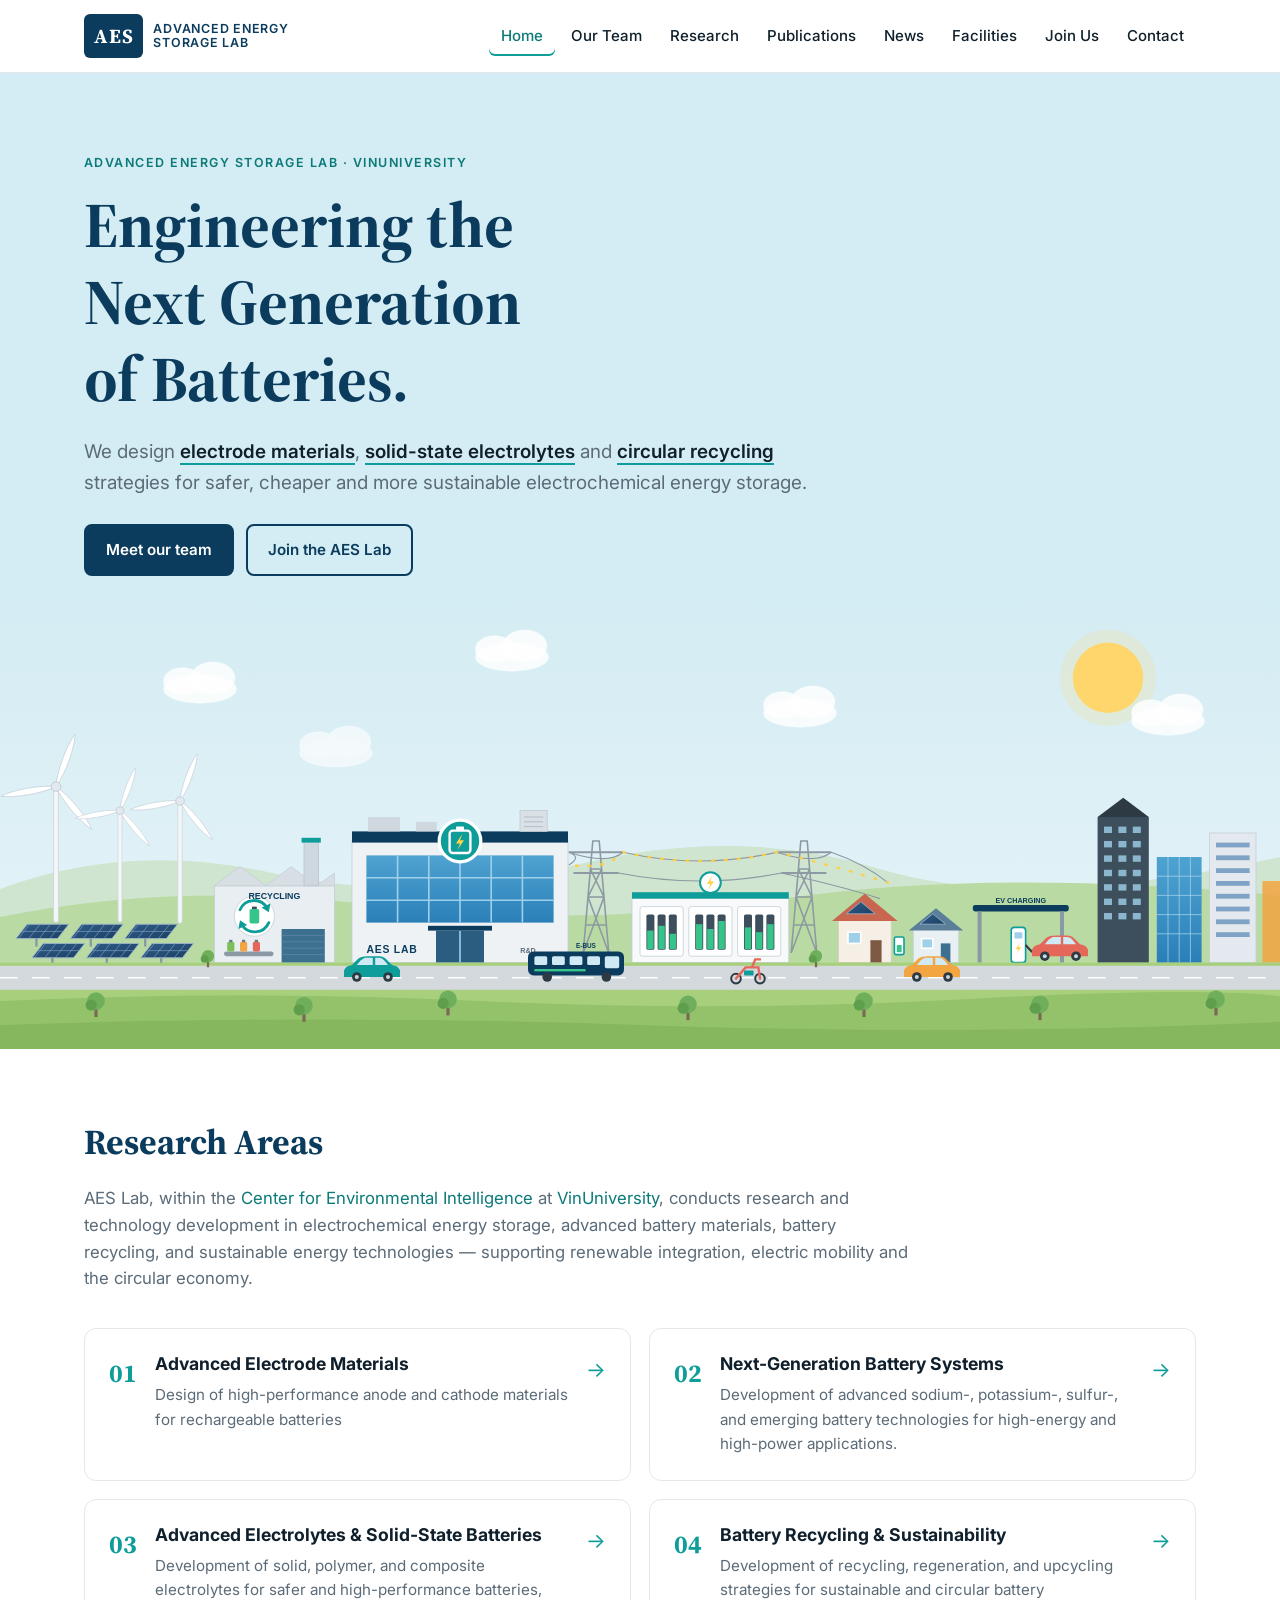
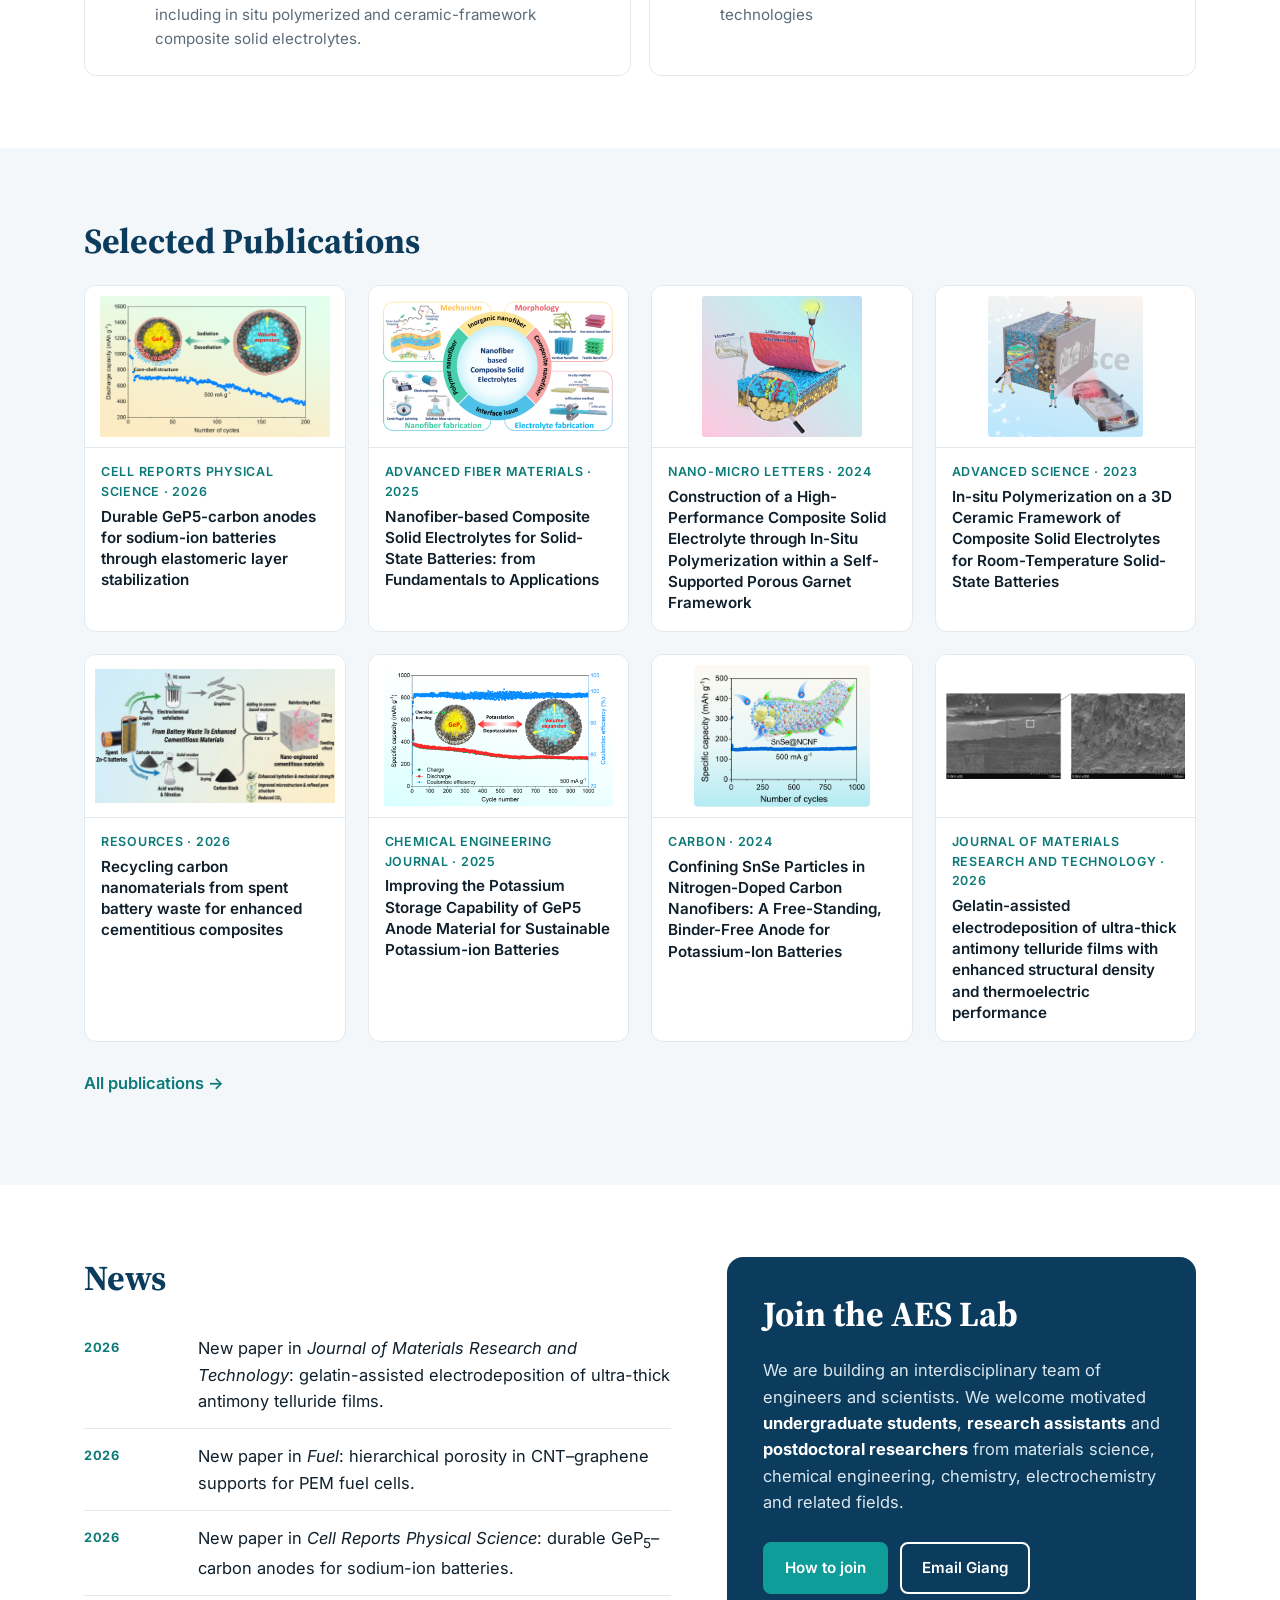
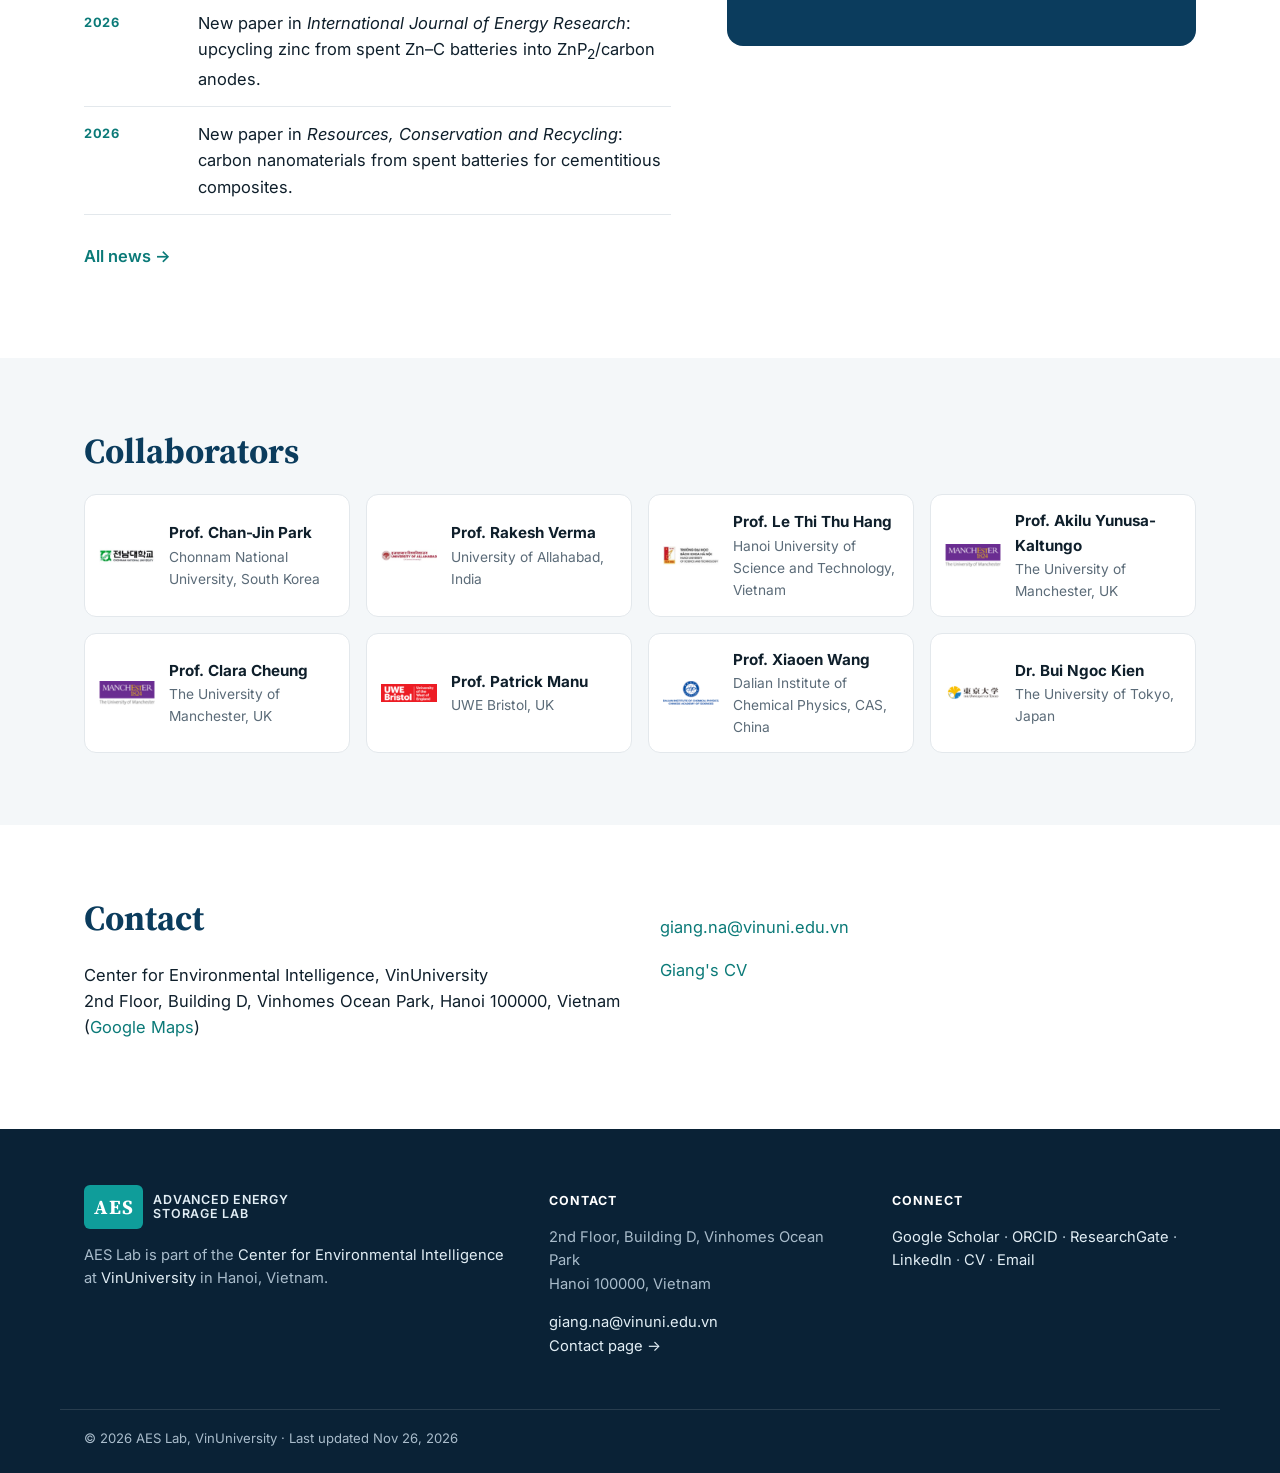
==== index.html @ db92ef1f "New BUI-style hero illustration: battery research and applications Co-Authored-By: Claude Opus 5.5 <" ====
<!DOCTYPE html>
<html lang="en">
<head>
<meta charset="utf-8">
<meta name="viewport" content="width=device-width, initial-scale=1">
<title>Home | AES Lab</title>
<meta name="description" content="Advanced Energy Storage Lab (AES Lab) at VinUniversity, Hanoi.">
<meta name="author" content="An-Giang Nguyen">
<meta name="google-site-verification" content="d0pSPKO_GlTzVYPjmjcmrT25txM_n-tMU0p10082C5M">
<link rel="icon" type="image/png" href="images/icon.png">
<link rel="preconnect" href="https://fonts.googleapis.com">
<link rel="preconnect" href="https://fonts.gstatic.com" crossorigin>
<link href="https://fonts.googleapis.com/css2?family=Inter:wght@400;500;600;700&family=Source+Serif+4:opsz,wght@8..60,600;8..60,700&display=swap" rel="stylesheet">
<link rel="stylesheet" href="assets/style.css">
</head>
<body>
<a class="skip" href="#main">Skip to content</a>
<header class="site-header">
  <div class="wrap nav-row">
    <a class="logo" href="index.html"><span class="logo-mark">AES</span><span class="logo-text">Advanced Energy<br>Storage Lab</span></a>
    <input type="checkbox" id="menu-toggle" class="menu-toggle" aria-label="Menu">
    <label for="menu-toggle" class="menu-btn"><span></span>Menu</label>
    <nav aria-label="Main"><ul><li><a href="index.html" class=active aria-current=page>Home</a></li><li><a href="team.html">Our Team</a></li><li><a href="research.html">Research</a></li><li><a href="publications.html">Publications</a></li><li><a href="news.html">News</a></li><li><a href="facilities.html">Facilities</a></li><li><a href="join.html">Join Us</a></li><li><a href="contact.html">Contact</a></li></ul></nav>
  </div>
</header>
<main id="main">

<section class="hero">
  <div class="wrap hero-inner">
    <p class="kicker">Advanced Energy Storage Lab · VinUniversity</p>
    <h1>Engineering the Next Generation of Batteries.</h1>
    <p class="lead">We design <em>electrode materials</em>, <em>solid-state electrolytes</em> and <em>circular recycling</em> strategies for safer, cheaper and more sustainable electrochemical energy storage.</p>
    <p class="cta"><a class="btn" href="team.html">Meet our team</a><a class="btn btn-ghost" href="join.html">Join the AES Lab</a></p>
  </div>
  <div class="hero-img" role="img" aria-label="Illustration of the battery ecosystem: solar and wind power, the AES battery lab, grid storage, homes, EV charging, electric vehicles and battery recycling"></div>
</section>

<section class="section">
  <div class="wrap">
    <h2 class="section-title">Research Areas</h2>
    <p class="section-lead">AES Lab, within the <a href="https://cei.vinuni.edu.vn/">Center for Environmental Intelligence</a> at <a href="https://vinuni.edu.vn/">VinUniversity</a>, conducts research and technology development in electrochemical energy storage, advanced battery materials, battery recycling, and sustainable energy technologies — supporting renewable integration, electric mobility and the circular economy.</p>
    <ol class="research-list"><li><a href="research.html#electrodes"><span class="num">01</span><div><h3>Advanced Electrode Materials</h3><p>Design of high-performance anode and cathode materials for rechargeable batteries</p></div><span class="arrow">→</span></a></li><li><a href="research.html#next-gen"><span class="num">02</span><div><h3>Next-Generation Battery Systems</h3><p>Development of advanced sodium-, potassium-, sulfur-, and emerging battery technologies for high-energy and high-power applications.</p></div><span class="arrow">→</span></a></li><li><a href="research.html#solid-state"><span class="num">03</span><div><h3>Advanced Electrolytes & Solid-State Batteries</h3><p>Development of solid, polymer, and composite electrolytes for safer and high-performance batteries, including in situ polymerized and ceramic-framework composite solid electrolytes.</p></div><span class="arrow">→</span></a></li><li><a href="research.html#recycling"><span class="num">04</span><div><h3>Battery Recycling & Sustainability</h3><p>Development of recycling, regeneration, and upcycling strategies for sustainable and circular battery technologies</p></div><span class="arrow">→</span></a></li></ol>
  </div>
</section>

<section class="section section-alt">
  <div class="wrap">
    <h2 class="section-title">Selected Publications</h2>
    <div class="pub-grid"><article class="pub-card"><a href="https://doi.org/10.1016/j.xcrp.2026.103433"><img src="images/33.png" alt="" loading="lazy"></a>
<p class="pub-card-venue">Cell Reports Physical Science · 2026</p>
<a class="pub-card-title" href="https://doi.org/10.1016/j.xcrp.2026.103433">Durable GeP5-carbon anodes for sodium-ion batteries through elastomeric layer stabilization</a></article><article class="pub-card"><a href="https://doi.org/10.1007/s42765-024-00508-3"><img src="images/20.png" alt="" loading="lazy"></a>
<p class="pub-card-venue">Advanced Fiber Materials · 2025</p>
<a class="pub-card-title" href="https://doi.org/10.1007/s42765-024-00508-3">Nanofiber-based Composite Solid Electrolytes for Solid-State Batteries: from Fundamentals to Applications</a></article><article class="pub-card"><a href="https://bit.ly/giang15"><img src="images/15.png" alt="" loading="lazy"></a>
<p class="pub-card-venue">Nano-Micro Letters · 2024</p>
<a class="pub-card-title" href="https://bit.ly/giang15">Construction of a High-Performance Composite Solid Electrolyte through In-Situ Polymerization within a Self-Supported Porous Garnet Framework</a></article><article class="pub-card"><a href="https://bit.ly/giang13"><img src="images/13.png" alt="" loading="lazy"></a>
<p class="pub-card-venue">Advanced Science · 2023</p>
<a class="pub-card-title" href="https://bit.ly/giang13">In-situ Polymerization on a 3D Ceramic Framework of Composite Solid Electrolytes for Room-Temperature Solid-State Batteries</a></article><article class="pub-card"><a href="https://doi.org/10.1016/j.resconrec.2026.108887"><img src="images/31.png" alt="" loading="lazy"></a>
<p class="pub-card-venue">Resources · 2026</p>
<a class="pub-card-title" href="https://doi.org/10.1016/j.resconrec.2026.108887">Recycling carbon nanomaterials from spent battery waste for enhanced cementitious composites</a></article><article class="pub-card"><a href="https://doi.org/10.1016/j.cej.2025.162350"><img src="images/22.png" alt="" loading="lazy"></a>
<p class="pub-card-venue">Chemical Engineering Journal · 2025</p>
<a class="pub-card-title" href="https://doi.org/10.1016/j.cej.2025.162350">Improving the Potassium Storage Capability of GeP5 Anode Material for Sustainable Potassium-ion Batteries</a></article><article class="pub-card"><a href="https://doi.org/10.1016/j.carbon.2023.118741"><img src="images/16.png" alt="" loading="lazy"></a>
<p class="pub-card-venue">Carbon · 2024</p>
<a class="pub-card-title" href="https://doi.org/10.1016/j.carbon.2023.118741">Confining SnSe Particles in Nitrogen-Doped Carbon Nanofibers: A Free-Standing, Binder-Free Anode for Potassium-Ion Batteries</a></article><article class="pub-card"><a href="https://doi.org/10.1016/j.jmrt.2026.08.152"><img src="images/37.png" alt="" loading="lazy"></a>
<p class="pub-card-venue">Journal of Materials Research and Technology · 2026</p>
<a class="pub-card-title" href="https://doi.org/10.1016/j.jmrt.2026.08.152">Gelatin-assisted electrodeposition of ultra-thick antimony telluride films with enhanced structural density and thermoelectric performance</a></article></div>
    <p class="more"><a href="publications.html">All publications →</a></p>
  </div>
</section>

<section class="section">
  <div class="wrap two-col">
    <div>
      <h2 class="section-title">News</h2>
      <ul class="news"><li><span class="date">2026</span><a href="https://doi.org/10.1016/j.jmrt.2026.08.152">New paper in <em>Journal of Materials Research and Technology</em>: gelatin-assisted electrodeposition of ultra-thick antimony telluride films.</a></li><li><span class="date">2026</span><a href="https://doi.org/10.1016/j.fuel.2026.141014">New paper in <em>Fuel</em>: hierarchical porosity in CNT–graphene supports for PEM fuel cells.</a></li><li><span class="date">2026</span><a href="https://doi.org/10.1016/j.xcrp.2026.103433">New paper in <em>Cell Reports Physical Science</em>: durable GeP<sub>5</sub>–carbon anodes for sodium-ion batteries.</a></li><li><span class="date">2026</span><a href="https://doi.org/10.1155/er/6625373">New paper in <em>International Journal of Energy Research</em>: upcycling zinc from spent Zn–C batteries into ZnP<sub>2</sub>/carbon anodes.</a></li><li><span class="date">2026</span><a href="https://doi.org/10.1016/j.resconrec.2026.108887">New paper in <em>Resources, Conservation and Recycling</em>: carbon nanomaterials from spent batteries for cementitious composites.</a></li></ul>
      <p class="more"><a href="news.html">All news →</a></p>
    </div>
    <div class="join-card">
      <h2 class="section-title">Join the AES Lab</h2>
      <p>We are building an interdisciplinary team of engineers and scientists. We welcome motivated <strong>undergraduate students</strong>, <strong>research assistants</strong> and <strong>postdoctoral researchers</strong> from materials science, chemical engineering, chemistry, electrochemistry and related fields.</p>
      <p class="cta"><a class="btn" href="join.html">How to join</a><a class="btn btn-ghost" href="mailto:giang.na@vinuni.edu.vn?subject=%5BAES%20Lab_Applying%20Position_Your%20Name%5D">Email Giang</a></p>
    </div>
  </div>
</section>

<section class="section section-alt">
  <div class="wrap">
    <h2 class="section-title">Collaborators</h2>
    <div class="collab-grid"><a class="collab" href="https://jnu-melab.com/"><img src="images/c/c1.png" alt="" loading="lazy"><span><strong>Prof. Chan-Jin Park</strong>Chonnam National University, South Korea</span></a><a class="collab" href="https://allduniv.ac.in/faculties/chemistry"><img src="images/c/c2.png" alt="" loading="lazy"><span><strong>Prof. Rakesh Verma</strong>University of Allahabad, India</span></a><a class="collab" href="https://scholar.google.com/citations?user=3qwyZ5cAAAAJ&hl=en"><img src="images/c/c3.png" alt="" loading="lazy"><span><strong>Prof. Le Thi Thu Hang</strong>Hanoi University of Science and Technology, Vietnam</span></a><a class="collab" href="https://research.manchester.ac.uk/en/persons/akilu.kaltungo"><img src="images/c/c4.png" alt="" loading="lazy"><span><strong>Prof. Akilu Yunusa-Kaltungo</strong>The University of Manchester, UK</span></a><a class="collab" href="https://research.manchester.ac.uk/en/persons/clara.cheung/"><img src="images/c/c4.png" alt="" loading="lazy"><span><strong>Prof. Clara Cheung</strong>The University of Manchester, UK</span></a><a class="collab" href="https://people.uwe.ac.uk/Person/PatrickManu"><img src="images/c/c6.png" alt="" loading="lazy"><span><strong>Prof. Patrick Manu</strong>UWE Bristol, UK</span></a><a class="collab" href="http://english.dicp.cas.cn/sourcedb/people/Profes/202411/t20241115_694271.html"><img src="images/c/c7.png" alt="" loading="lazy"><span><strong>Prof. Xiaoen Wang</strong>Dalian Institute of Chemical Physics, CAS, China</span></a><a class="collab" href="https://scholar.google.com.vn/citations?user=zB12kVgAAAAJ&hl=en"><img src="images/c/c8.png" alt="" loading="lazy"><span><strong>Dr. Bui Ngoc Kien</strong>The University of Tokyo, Japan</span></a></div>
  </div>
</section>

<section class="section">
  <div class="wrap contact-strip">
    <div><h2 class="section-title">Contact</h2>
    <p>Center for Environmental Intelligence, VinUniversity<br>2nd Floor, Building D, Vinhomes Ocean Park, Hanoi 100000, Vietnam (<a href="https://maps.app.goo.gl/zWSa4pebakvrFzTW8">Google Maps</a>)</p></div>
    <div><p><a href="mailto:giang.na@vinuni.edu.vn">giang.na@vinuni.edu.vn</a></p><p><a href="https://bit.ly/giang-cv">Giang's CV</a></p></div>
  </div>
</section>
</main>
<footer class="site-footer">
  <div class="wrap footer-grid">
    <div>
      <a class="logo logo-light" href="index.html"><span class="logo-mark">AES</span><span class="logo-text">Advanced Energy<br>Storage Lab</span></a>
      <p>AES Lab is part of the <a href="https://cei.vinuni.edu.vn/">Center for Environmental Intelligence</a> at <a href="https://vinuni.edu.vn/">VinUniversity</a> in Hanoi, Vietnam.</p>
    </div>
    <div>
      <h4>Contact</h4>
      <p>2nd Floor, Building D, Vinhomes Ocean Park<br>Hanoi 100000, Vietnam</p>
      <p><a href="mailto:giang.na@vinuni.edu.vn">giang.na@vinuni.edu.vn</a><br><a href="contact.html">Contact page →</a></p>
    </div>
    <div>
      <h4>Connect</h4>
      <p class="social"><a href="https://bit.ly/gianggs">Google Scholar</a> · <a href="https://bit.ly/giangorc">ORCID</a> · <a href="https://bit.ly/giangrg">ResearchGate</a> · <a href="https://www.linkedin.com/company/aeslabo/">LinkedIn</a> · <a href="https://bit.ly/giang-cv">CV</a> · <a href="mailto:giang.na@vinuni.edu.vn">Email</a></p>
    </div>
  </div>
  <div class="wrap footer-bottom">© 2026 AES Lab, VinUniversity · Last updated Nov 26, 2026</div>
</footer>
</body>
</html>
---- assets/style.css ----
/* AES Lab — layout modeled on the BUI Lab (NYU Tandon) site */
:root{
  --ink:#0f1f2b; --muted:#5b6b78; --line:#e3e8ec; --bg:#fff; --alt:#f4f7f9;
  --brand:#0b3c5d; --accent:#0f9d9a; --accent-dark:#0b7a78;
  --serif:"Source Serif 4",Georgia,serif; --sans:Inter,system-ui,-apple-system,"Segoe UI",Roboto,sans-serif;
  --max:1160px;
}
*{box-sizing:border-box}
html{scroll-behavior:smooth}
body{margin:0;font-family:var(--sans);color:var(--ink);background:var(--bg);line-height:1.6;font-size:16.5px;-webkit-font-smoothing:antialiased}
img{max-width:100%;display:block}
a{color:var(--accent-dark);text-decoration:none}
a:hover{text-decoration:underline}
h1,h2,h3{line-height:1.2;margin:0 0 .5em}
.wrap{max-width:var(--max);margin:0 auto;padding:0 24px}
.muted{color:var(--muted)}
.skip{position:absolute;left:-999px;top:8px;background:#fff;padding:8px 12px;z-index:100}
.skip:focus{left:8px}

/* header */
.site-header{position:sticky;top:0;z-index:50;background:rgba(255,255,255,.96);backdrop-filter:blur(8px);border-bottom:1px solid var(--line)}
.nav-row{display:flex;align-items:center;justify-content:space-between;min-height:72px;gap:24px}
.logo{display:flex;align-items:center;gap:10px;color:var(--brand);text-decoration:none!important}
.logo-mark{font-family:var(--serif);font-weight:700;font-size:1.25rem;background:var(--brand);color:#fff;padding:6px 10px;border-radius:6px;letter-spacing:.04em}
.logo-text{font-size:.78rem;font-weight:600;line-height:1.15;text-transform:uppercase;letter-spacing:.06em}
.logo-light{color:#fff}.logo-light .logo-mark{background:var(--accent)}
nav ul{list-style:none;margin:0;padding:0;display:flex;gap:4px;flex-wrap:wrap}
nav a{display:block;padding:8px 12px;border-radius:6px;color:var(--ink);font-weight:500;font-size:.94rem}
nav a:hover{background:var(--alt);text-decoration:none}
nav a.active{color:var(--accent-dark);box-shadow:inset 0 -2px 0 var(--accent)}
.menu-toggle,.menu-btn{display:none}

/* hero */
.hero{background:#d4ecf3}
.hero-inner{padding:80px 24px 8px}
.kicker{text-transform:uppercase;letter-spacing:.12em;font-size:.78rem;font-weight:600;color:var(--accent-dark);margin:0 0 14px}
.hero h1{font-family:var(--serif);font-size:clamp(2.3rem,5.2vw,4rem);max-width:15ch;color:var(--brand);margin-bottom:20px}
.lead{font-size:1.18rem;color:var(--muted);max-width:62ch}
.lead em,.hero .lead em{color:var(--ink);font-style:normal;font-weight:600;border-bottom:2px solid var(--accent)}
.hero-img{height:clamp(240px,35vw,560px);background:url(../images/hero-battery.svg) center bottom/cover no-repeat}
.cta{display:flex;flex-wrap:wrap;gap:12px;margin-top:26px}
.btn{display:inline-block;background:var(--brand);color:#fff;padding:12px 20px;border-radius:8px;font-weight:600;font-size:.95rem;border:2px solid var(--brand)}
.btn:hover{background:var(--accent-dark);border-color:var(--accent-dark);text-decoration:none}
.btn-ghost{background:transparent;color:var(--brand)}
.btn-ghost:hover{color:#fff}

/* sections */
.section{padding:72px 0}
.section-alt{background:var(--alt)}
.section-title{font-family:var(--serif);font-size:clamp(1.6rem,3vw,2.2rem);color:var(--brand);margin-bottom:22px}
.section-lead{max-width:75ch;color:var(--muted);font-size:1.05rem}
.more{margin-top:28px;font-weight:600}
.page-head{background:var(--brand);color:#fff;padding:64px 0 52px}
.page-head .kicker{color:#7fe0dd}
.page-head h1{font-family:var(--serif);font-size:clamp(2rem,4.5vw,3.2rem);max-width:24ch}
.page-head .lead{color:#cfe0ea}
.page-head a{color:#7fe0dd}

/* research list */
.research-list{list-style:none;margin:36px 0 0;padding:0;display:grid;grid-template-columns:repeat(2,1fr);gap:18px}
.research-list a{display:flex;gap:18px;align-items:flex-start;padding:24px;border:1px solid var(--line);border-radius:12px;color:var(--ink);height:100%;transition:.2s}
.research-list a:hover{border-color:var(--accent);box-shadow:0 8px 24px rgba(11,60,93,.08);text-decoration:none;transform:translateY(-2px)}
.research-list p{color:var(--muted);margin:0;font-size:.95rem}
.research-list h3{font-size:1.1rem}
.num{font-family:var(--serif);font-size:1.6rem;font-weight:700;color:var(--accent)}
.arrow{margin-left:auto;color:var(--accent);font-size:1.3rem}

/* publications */
.pub-grid{display:grid;grid-template-columns:repeat(4,1fr);gap:22px}
.pub-card{background:#fff;border:1px solid var(--line);border-radius:12px;overflow:hidden;display:flex;flex-direction:column}
.pub-card img{width:100%;aspect-ratio:16/10;object-fit:contain;background:#fff;padding:10px;border-bottom:1px solid var(--line)}
.pub-card-venue{margin:14px 16px 4px;font-size:.78rem;text-transform:uppercase;letter-spacing:.06em;color:var(--accent-dark);font-weight:600}
.pub-card-title{margin:0 16px 18px;color:var(--ink);font-weight:600;font-size:.95rem;line-height:1.4}
.jump{display:flex;gap:10px;flex-wrap:wrap}
.jump a,.chips a{border:1px solid var(--line);padding:6px 14px;border-radius:999px;font-size:.9rem;font-weight:500}
.chips{display:flex;gap:8px;flex-wrap:wrap}
.pubs{list-style:none;padding:0;margin:0 0 56px}
.pub{display:grid;grid-template-columns:180px 1fr;gap:24px;padding:22px 0;border-bottom:1px solid var(--line);align-items:center}
.pub img{width:180px;max-height:130px;object-fit:contain}
.pub-num{display:inline-block;font-size:.78rem;font-weight:700;color:#fff;background:var(--brand);border-radius:4px;padding:1px 7px;margin-right:8px;vertical-align:2px}
.pub-title{font-weight:600;color:var(--ink);font-size:1.02rem}
.pub-authors{margin:6px 0 2px;color:var(--muted);font-size:.92rem}
.pub-authors strong{color:var(--ink)}
.pub-venue{margin:0;font-size:.92rem}
.tag{display:inline-block;font-size:.72rem;font-weight:600;background:#e2f5f4;color:var(--accent-dark);padding:2px 8px;border-radius:999px;margin-left:4px}
.tag-muted{background:#eef1f4;color:var(--muted);margin-left:0}

/* news */
.news{list-style:none;margin:0;padding:0}
.news li{display:grid;grid-template-columns:96px 1fr;gap:18px;padding:14px 0;border-bottom:1px solid var(--line)}
.news .date{font-size:.8rem;font-weight:700;text-transform:uppercase;letter-spacing:.05em;color:var(--accent-dark);padding-top:3px}
.news a{color:var(--ink)}
.two-col{display:grid;grid-template-columns:1.25fr 1fr;gap:56px;align-items:start}
.join-card{background:var(--brand);color:#dbe8ef;padding:36px;border-radius:16px}
.join-card .section-title{color:#fff}.join-card strong{color:#fff}
.join-card .btn{background:var(--accent);border-color:var(--accent)}
.join-card .btn-ghost{background:transparent;color:#fff;border-color:#fff}

/* people */
.pi-card{display:grid;grid-template-columns:260px 1fr;gap:40px;align-items:start}
.pi-card img{border-radius:16px;width:100%}
.role{color:var(--accent-dark);font-weight:600}
.people-grid{display:grid;grid-template-columns:repeat(auto-fill,minmax(200px,1fr));gap:22px}
.person{background:#fff;border:1px solid var(--line);border-radius:12px;padding:18px;text-align:center}
.person img{width:120px;height:120px;border-radius:50%;object-fit:cover;margin:0 auto 12px}
.person h3{font-size:1rem;margin-bottom:4px}
.person p{margin:2px 0;font-size:.86rem}
.collab-grid{display:grid;grid-template-columns:repeat(auto-fill,minmax(250px,1fr));gap:16px}
.collab{display:flex;gap:14px;align-items:center;background:#fff;border:1px solid var(--line);border-radius:12px;padding:14px;color:var(--muted);font-size:.86rem}
.collab:hover{border-color:var(--accent);text-decoration:none}
.collab img{width:56px;height:56px;object-fit:contain;flex:none}
.collab strong{display:block;color:var(--ink);font-size:.95rem}
.cv-item{padding:18px 0;border-bottom:1px solid var(--line)}
.cv-item h3{font-size:1.08rem;margin-bottom:4px}
.cv-item p{margin:4px 0}

/* research page */
.research-item{display:grid;grid-template-columns:380px 1fr;gap:40px;align-items:center;padding:36px 0;border-bottom:1px solid var(--line);scroll-margin-top:90px}
.research-item img{border-radius:12px;border:1px solid var(--line);background:#fff;padding:8px;width:100%;max-height:300px;object-fit:contain}
.research-item h2{font-family:var(--serif);color:var(--brand);font-size:1.7rem}
.research-item p{color:var(--muted);font-size:1.05rem}
.gallery{display:grid;grid-template-columns:repeat(auto-fill,minmax(250px,1fr));gap:20px}
.gallery figure{margin:0;background:#fff;border:1px solid var(--line);border-radius:12px;overflow:hidden}
.gallery img{width:100%;aspect-ratio:4/3;object-fit:contain;padding:10px;background:#fff}
.gallery figcaption{padding:10px 14px 14px;font-size:.86rem;color:var(--muted);border-top:1px solid var(--line)}
.gallery-sm{grid-template-columns:repeat(auto-fill,minmax(170px,1fr));margin-bottom:48px}
.gallery-sm figcaption{text-align:center;color:var(--ink);font-weight:500}
.position-grid{display:grid;grid-template-columns:repeat(2,1fr);gap:22px;margin-top:36px}
.position{border:1px solid var(--line);border-radius:12px;padding:26px}
.position img{width:64px;height:64px;object-fit:contain;margin-bottom:12px}
.position p{color:var(--muted);margin:0}
.contact-strip{display:grid;grid-template-columns:1fr 1fr;gap:40px}
.slides{display:grid;gap:18px;max-width:900px}
.slides img{border:1px solid var(--line);border-radius:8px}

/* footer */
.site-footer{background:#0a2236;color:#a9bccb;padding:56px 0 24px;font-size:.92rem}
.site-footer a{color:#e2eef5}
.footer-grid{display:grid;grid-template-columns:1.4fr 1fr 1fr;gap:40px}
.site-footer h4{color:#fff;text-transform:uppercase;letter-spacing:.08em;font-size:.78rem;margin:6px 0 12px}
.footer-bottom{border-top:1px solid rgba(255,255,255,.12);margin-top:36px;padding-top:18px;font-size:.82rem}

/* responsive */
@media (max-width:1000px){
  .pub-grid{grid-template-columns:repeat(2,1fr)}
  .menu-btn{display:flex;align-items:center;gap:8px;cursor:pointer;font-weight:600;padding:8px 12px;border:1px solid var(--line);border-radius:8px}
  .menu-btn span,.menu-btn span::before,.menu-btn span::after{display:block;width:18px;height:2px;background:var(--ink);position:relative}
  .menu-btn span::before,.menu-btn span::after{content:"";position:absolute}
  .menu-btn span::before{top:-6px}.menu-btn span::after{top:6px}
  nav{display:none;position:absolute;top:72px;left:0;right:0;background:#fff;border-bottom:1px solid var(--line);padding:8px 16px 16px}
  nav ul{flex-direction:column}
  .menu-toggle:checked~nav{display:block}
}
@media (max-width:760px){
  .research-list,.two-col,.pi-card,.research-item,.position-grid,.contact-strip,.footer-grid{grid-template-columns:1fr}
  .pub{grid-template-columns:1fr}.pub img{width:140px}
  .pi-card img{max-width:220px}
  .section{padding:52px 0}.hero-inner{padding-top:56px}
}
@media (max-width:480px){.pub-grid{grid-template-columns:1fr}.news li{grid-template-columns:1fr;gap:2px}}
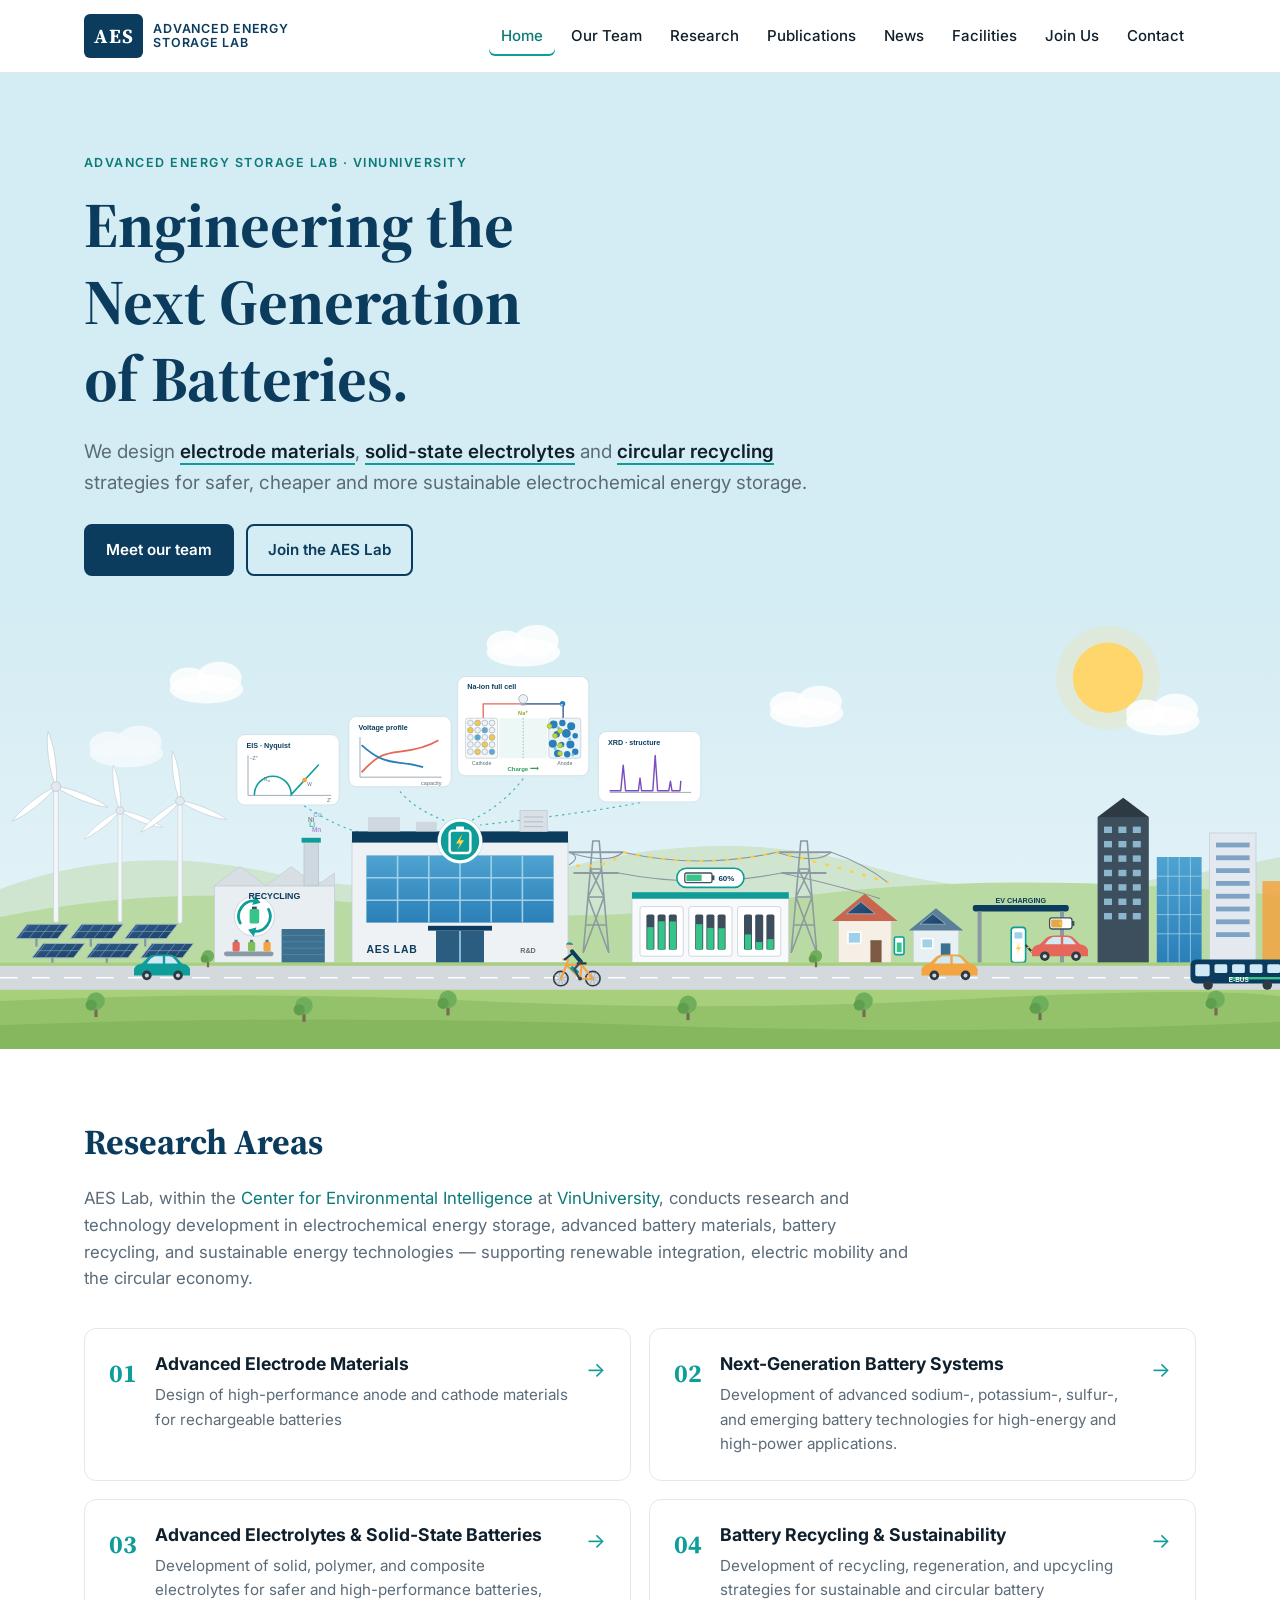
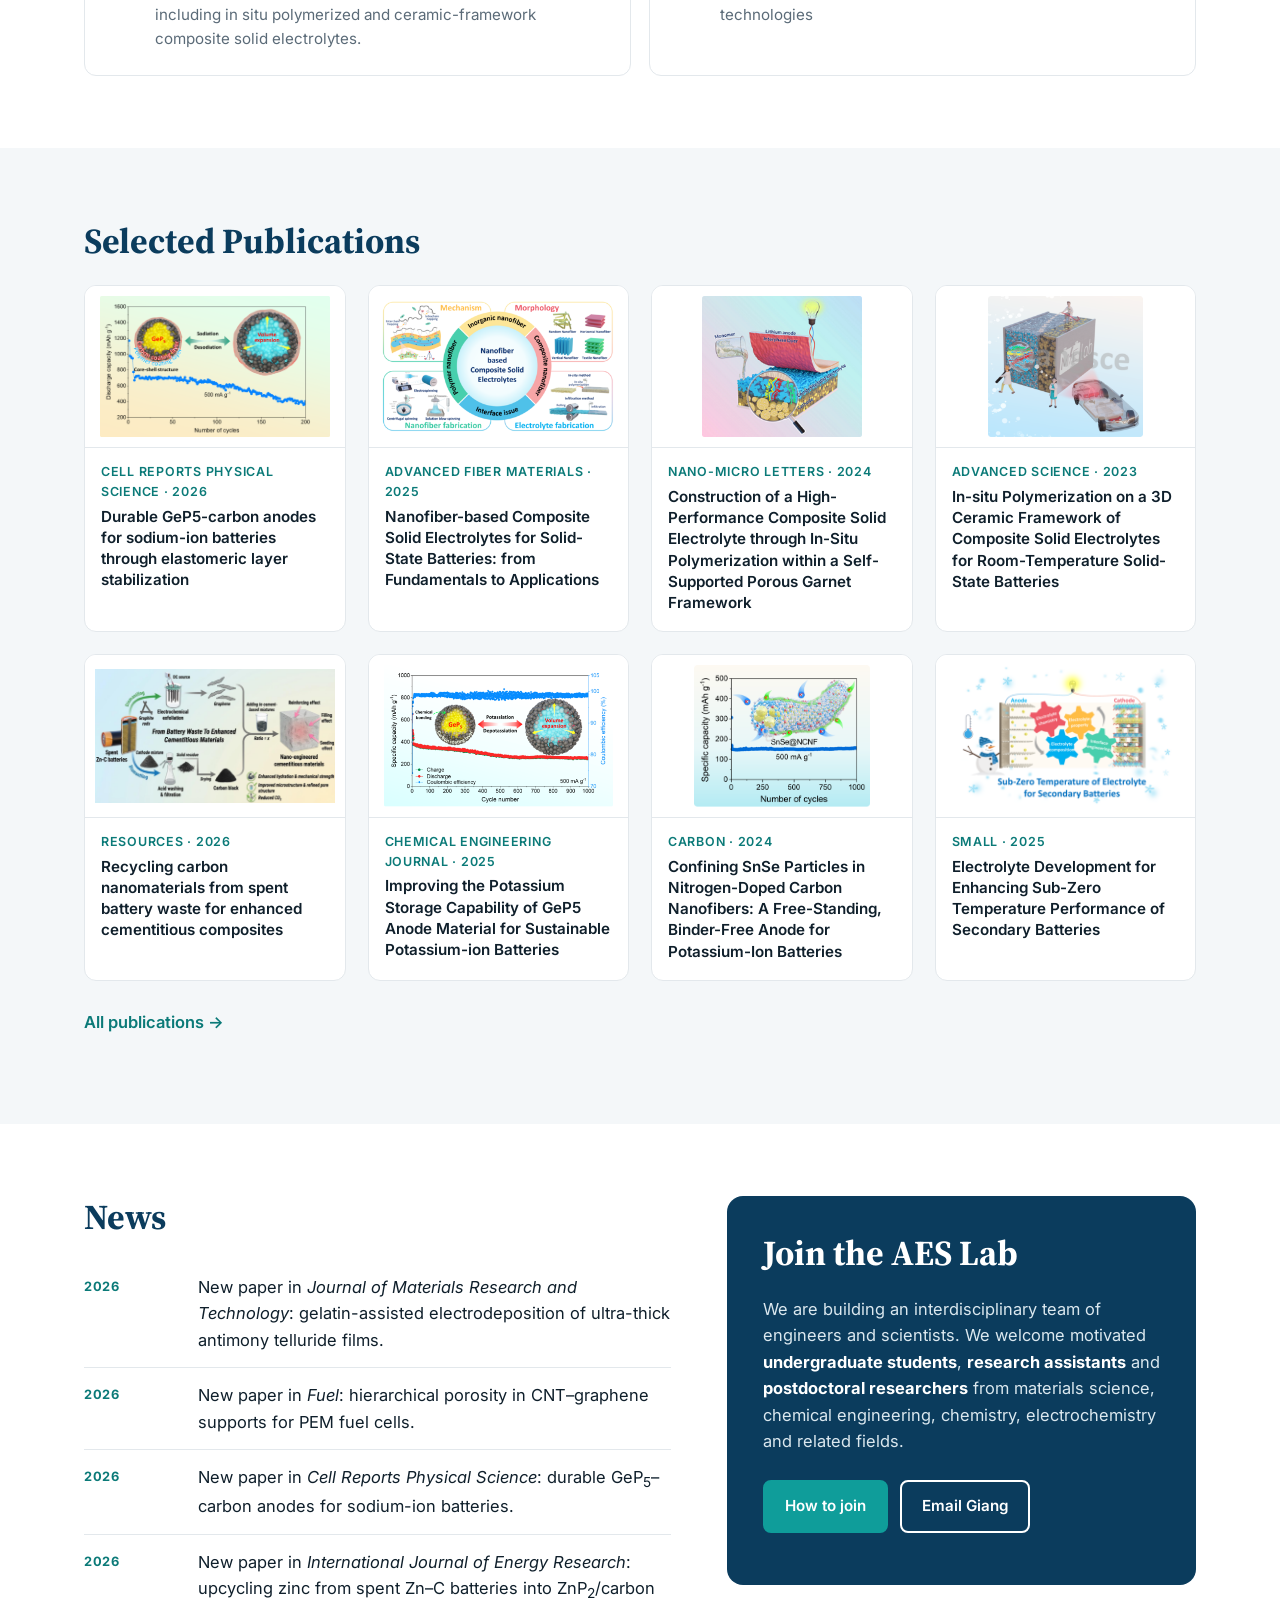
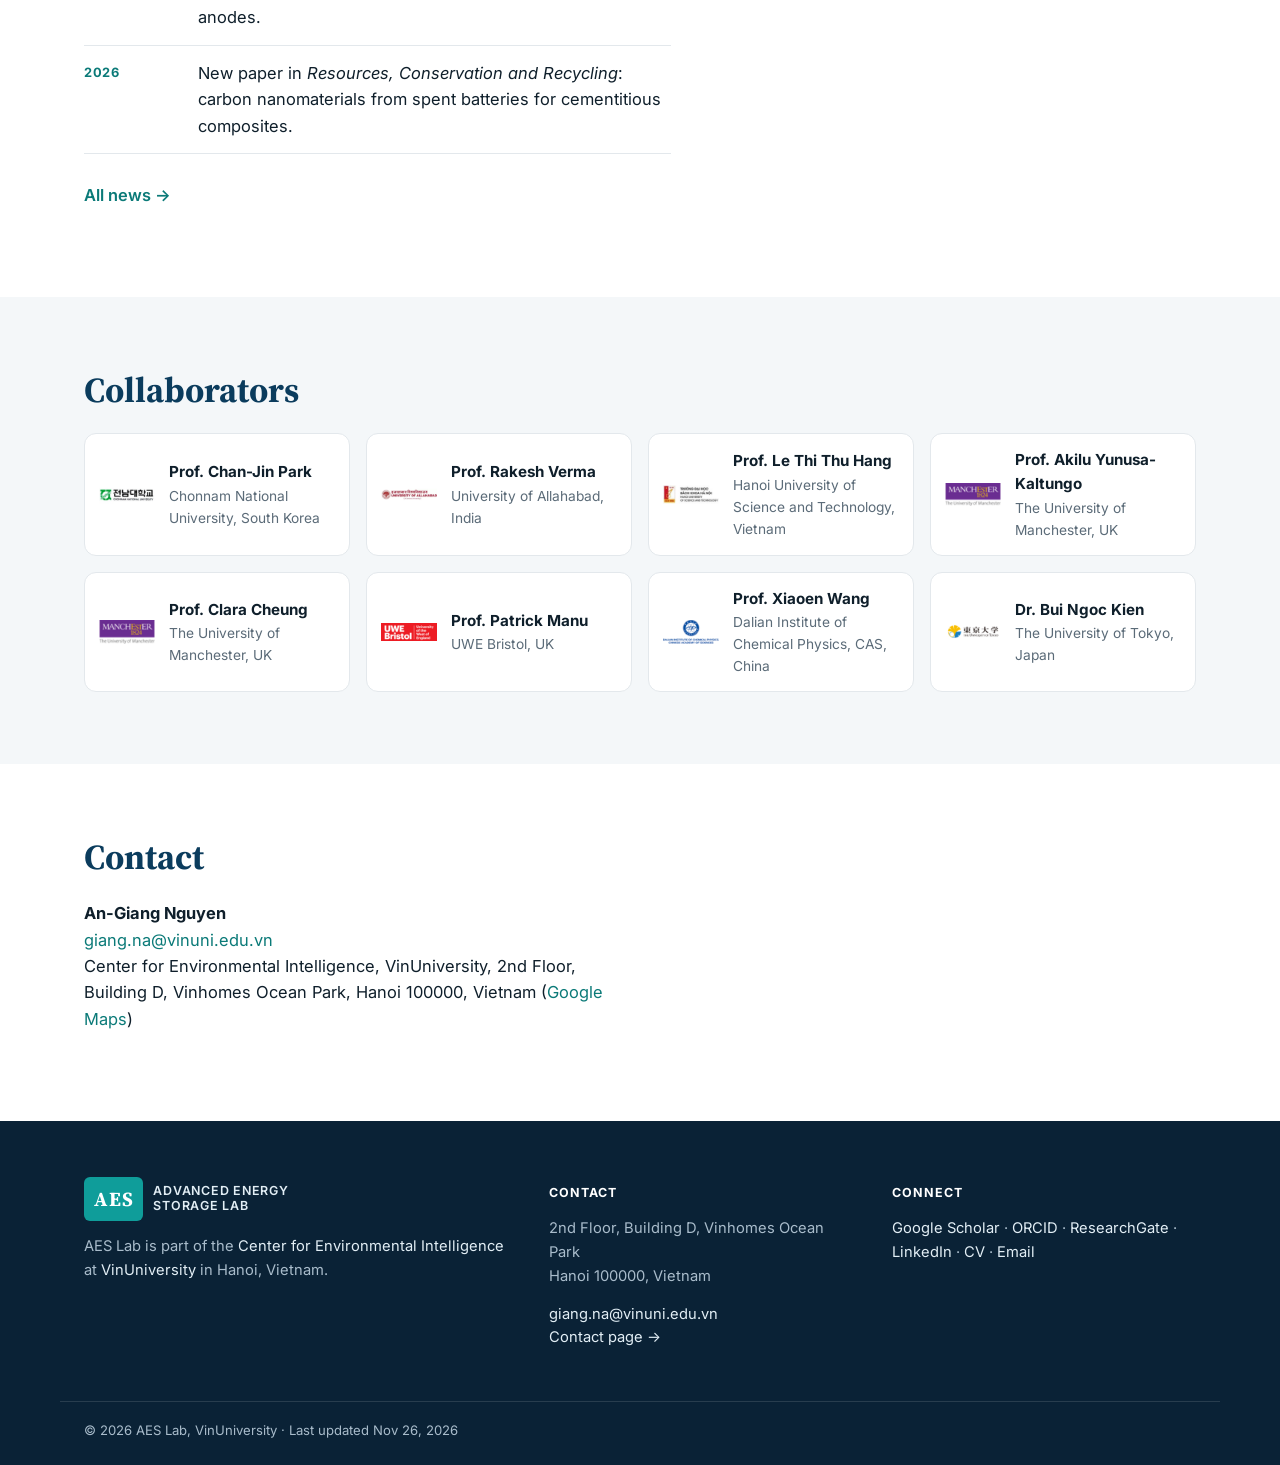
==== commit b605214b: "Hero: Na-ion full cell, EIS, recycling animation, e-bike; update pubs, contact, news Co-Authored-By:" ====
--- a/index.html
+++ b/index.html
@@ -60,9 +60,9 @@
 <p class="pub-card-venue">Chemical Engineering Journal · 2025</p>
 <a class="pub-card-title" href="https://doi.org/10.1016/j.cej.2025.162350">Improving the Potassium Storage Capability of GeP5 Anode Material for Sustainable Potassium-ion Batteries</a></article><article class="pub-card"><a href="https://doi.org/10.1016/j.carbon.2023.118741"><img src="images/16.png" alt="" loading="lazy"></a>
 <p class="pub-card-venue">Carbon · 2024</p>
-<a class="pub-card-title" href="https://doi.org/10.1016/j.carbon.2023.118741">Confining SnSe Particles in Nitrogen-Doped Carbon Nanofibers: A Free-Standing, Binder-Free Anode for Potassium-Ion Batteries</a></article><article class="pub-card"><a href="https://doi.org/10.1016/j.jmrt.2026.08.152"><img src="images/37.png" alt="" loading="lazy"></a>
-<p class="pub-card-venue">Journal of Materials Research and Technology · 2026</p>
-<a class="pub-card-title" href="https://doi.org/10.1016/j.jmrt.2026.08.152">Gelatin-assisted electrodeposition of ultra-thick antimony telluride films with enhanced structural density and thermoelectric performance</a></article></div>
+<a class="pub-card-title" href="https://doi.org/10.1016/j.carbon.2023.118741">Confining SnSe Particles in Nitrogen-Doped Carbon Nanofibers: A Free-Standing, Binder-Free Anode for Potassium-Ion Batteries</a></article><article class="pub-card"><a href="https://doi.org/10.1002/smll.202500982"><img src="images/19.png" alt="" loading="lazy"></a>
+<p class="pub-card-venue">Small · 2025</p>
+<a class="pub-card-title" href="https://doi.org/10.1002/smll.202500982">Electrolyte Development for Enhancing Sub-Zero Temperature Performance of Secondary Batteries</a></article></div>
     <p class="more"><a href="publications.html">All publications →</a></p>
   </div>
 </section>
@@ -92,8 +92,7 @@
 <section class="section">
   <div class="wrap contact-strip">
     <div><h2 class="section-title">Contact</h2>
-    <p>Center for Environmental Intelligence, VinUniversity<br>2nd Floor, Building D, Vinhomes Ocean Park, Hanoi 100000, Vietnam (<a href="https://maps.app.goo.gl/zWSa4pebakvrFzTW8">Google Maps</a>)</p></div>
-    <div><p><a href="mailto:giang.na@vinuni.edu.vn">giang.na@vinuni.edu.vn</a></p><p><a href="https://bit.ly/giang-cv">Giang's CV</a></p></div>
+    <p class="contact-lines"><strong>An-Giang Nguyen</strong><br><a href="mailto:giang.na@vinuni.edu.vn">giang.na@vinuni.edu.vn</a><br>Center for Environmental Intelligence, VinUniversity, 2nd Floor, Building D, Vinhomes Ocean Park, Hanoi 100000, Vietnam (<a href="https://maps.app.goo.gl/zWSa4pebakvrFzTW8">Google Maps</a>)</p></div>
   </div>
 </section>
 </main>
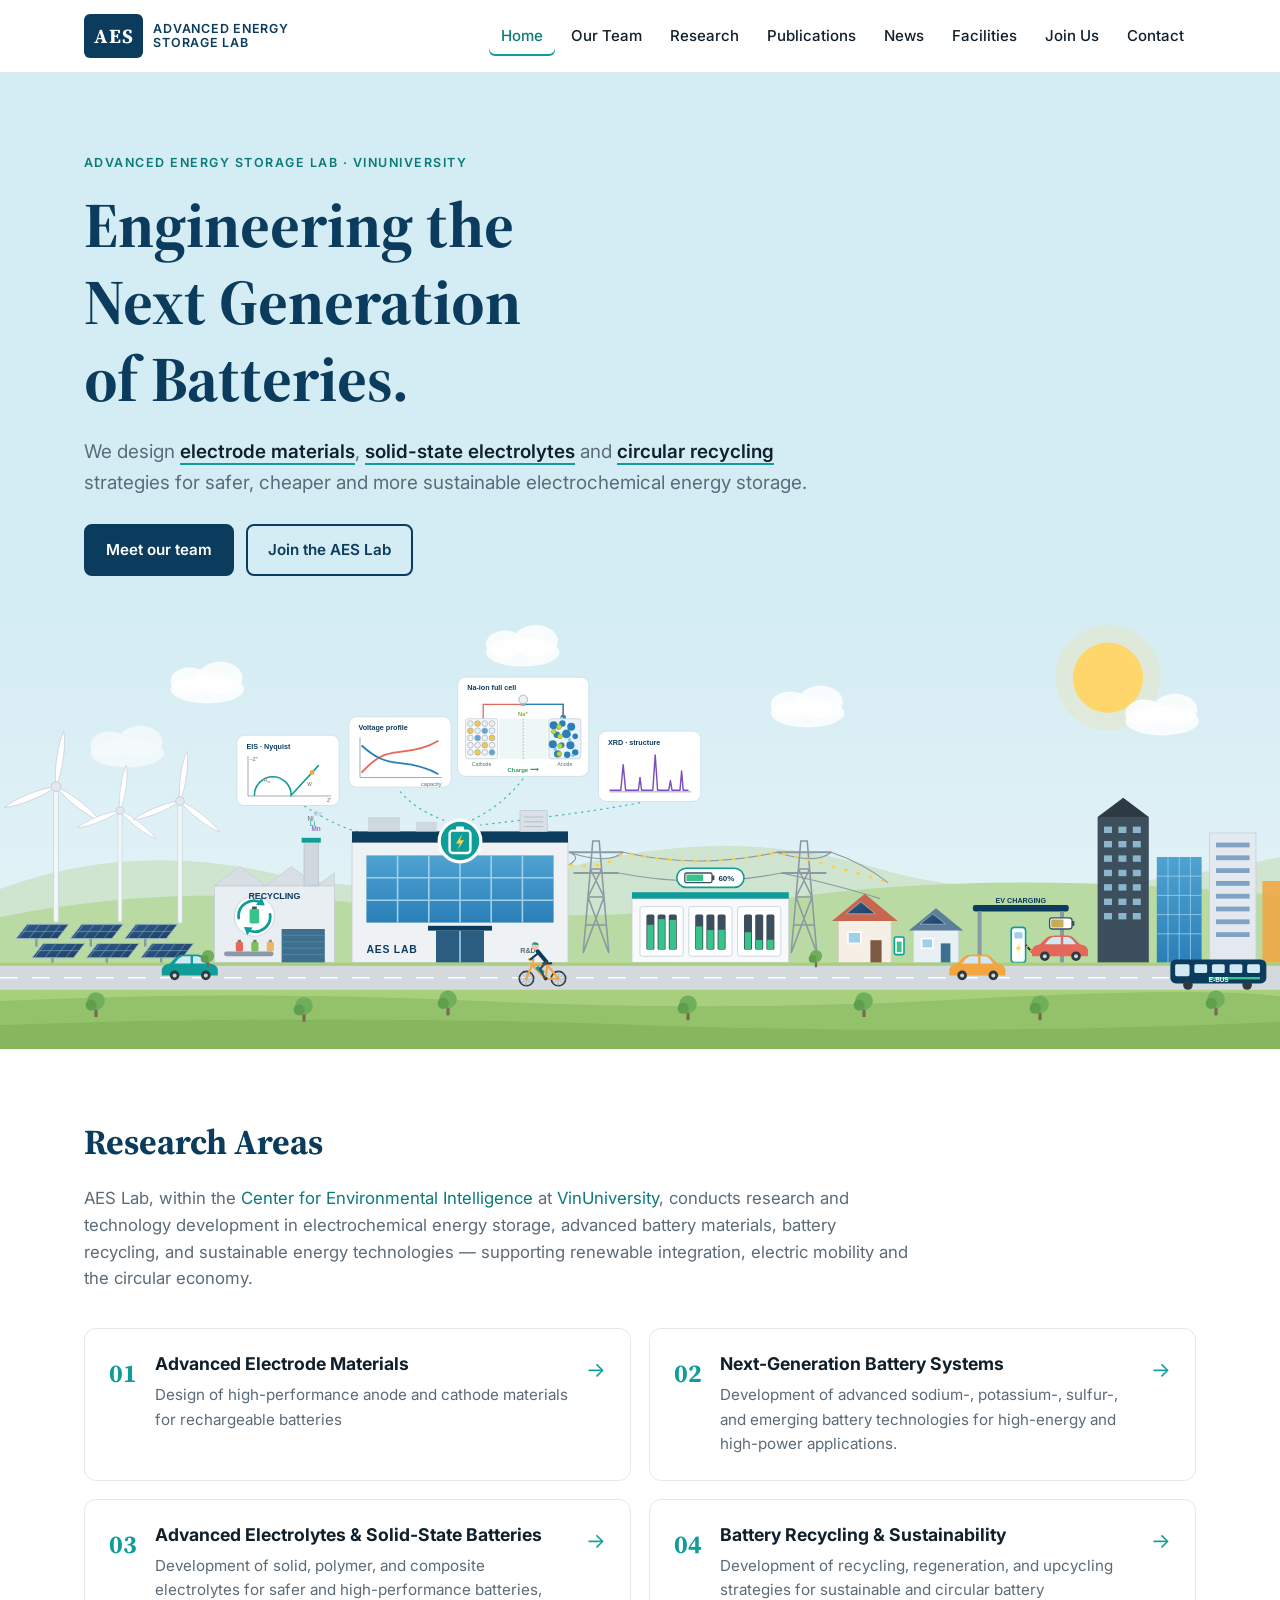
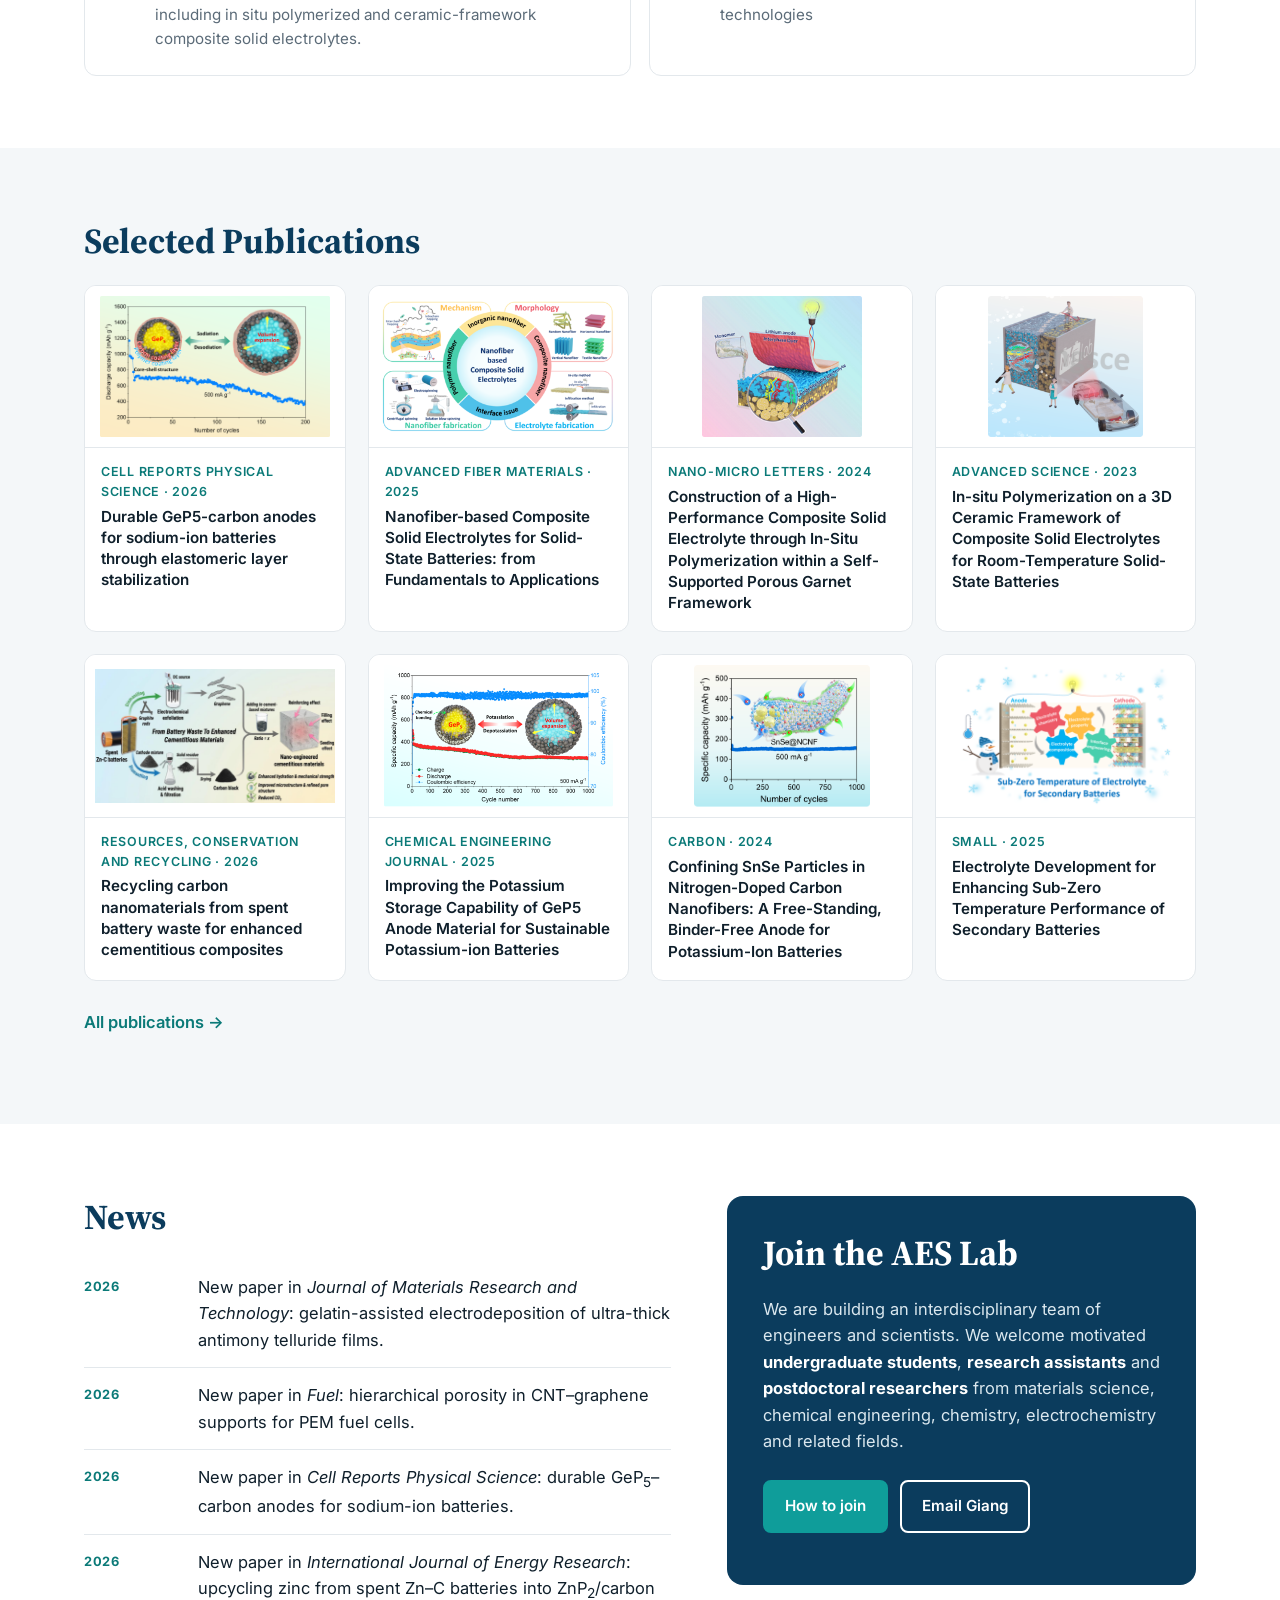
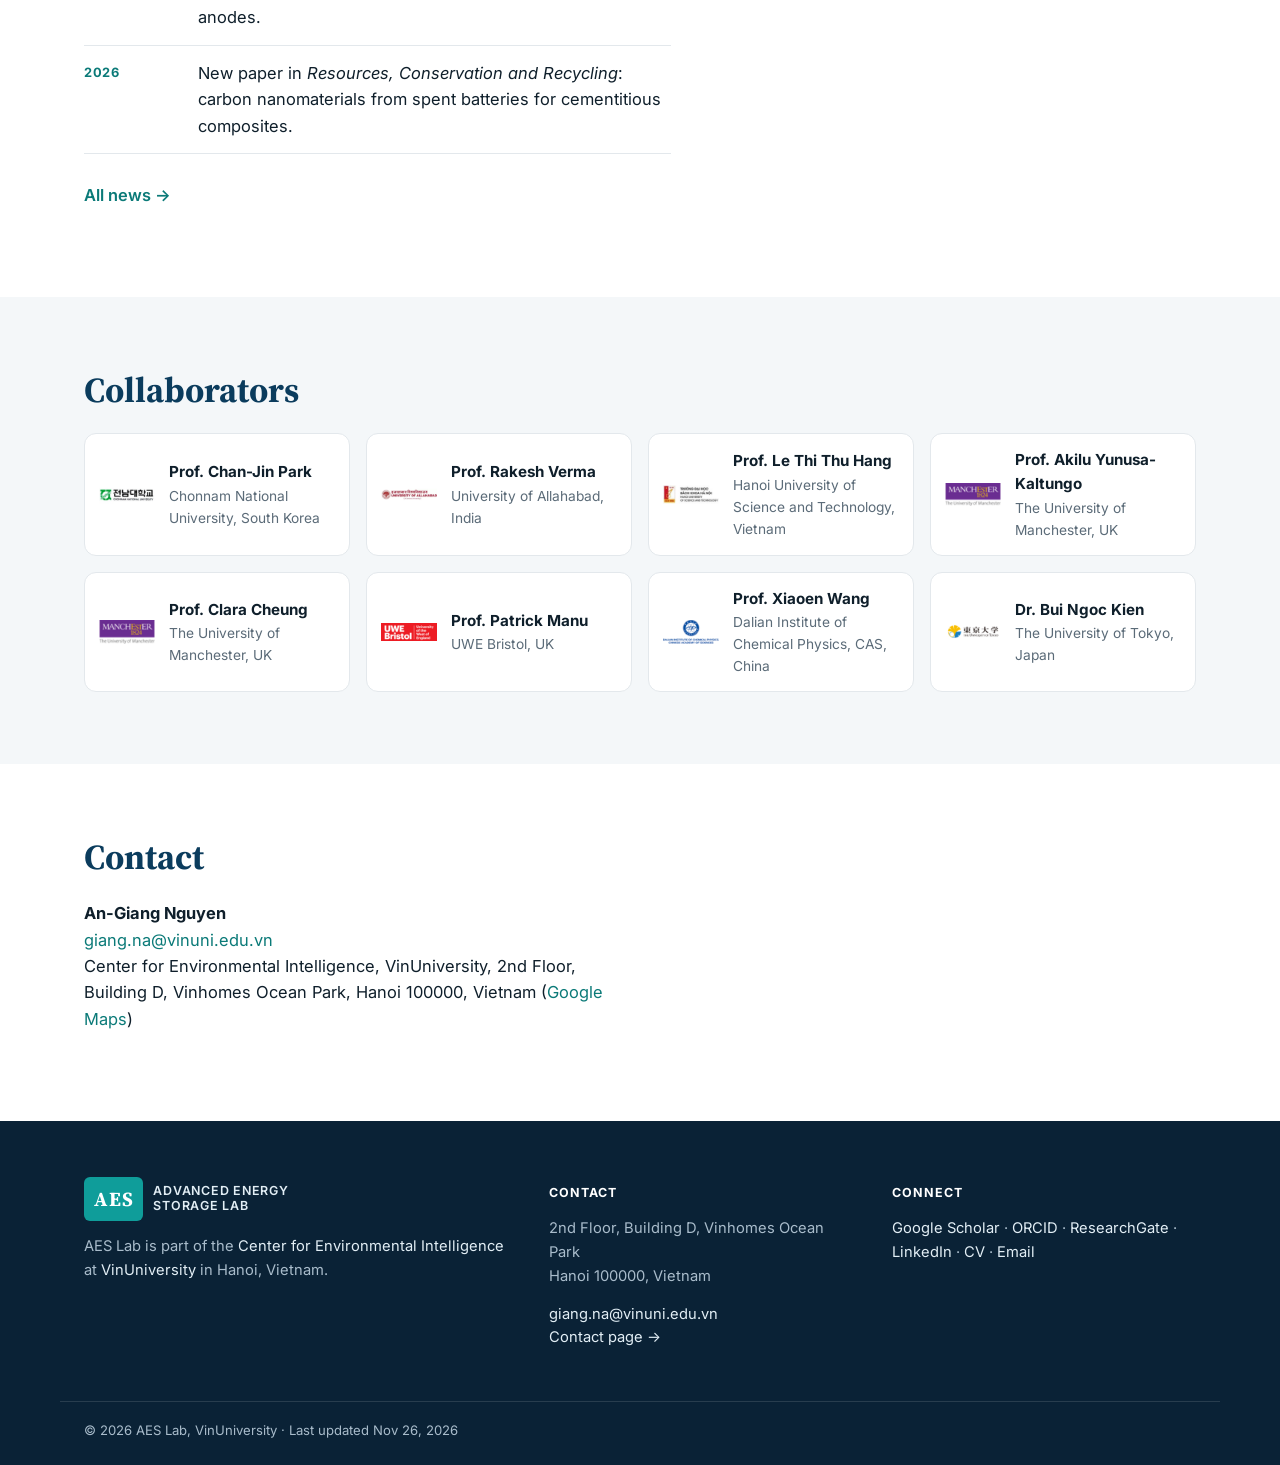
==== commit 1cb2ab34: "Show full journal name on publication cards Co-Authored-By: Claude Opus 5.5 <noreply@anthropic.com>" ====
--- a/index.html
+++ b/index.html
@@ -55,7 +55,7 @@
 <a class="pub-card-title" href="https://bit.ly/giang15">Construction of a High-Performance Composite Solid Electrolyte through In-Situ Polymerization within a Self-Supported Porous Garnet Framework</a></article><article class="pub-card"><a href="https://bit.ly/giang13"><img src="images/13.png" alt="" loading="lazy"></a>
 <p class="pub-card-venue">Advanced Science · 2023</p>
 <a class="pub-card-title" href="https://bit.ly/giang13">In-situ Polymerization on a 3D Ceramic Framework of Composite Solid Electrolytes for Room-Temperature Solid-State Batteries</a></article><article class="pub-card"><a href="https://doi.org/10.1016/j.resconrec.2026.108887"><img src="images/31.png" alt="" loading="lazy"></a>
-<p class="pub-card-venue">Resources · 2026</p>
+<p class="pub-card-venue">Resources, Conservation and Recycling · 2026</p>
 <a class="pub-card-title" href="https://doi.org/10.1016/j.resconrec.2026.108887">Recycling carbon nanomaterials from spent battery waste for enhanced cementitious composites</a></article><article class="pub-card"><a href="https://doi.org/10.1016/j.cej.2025.162350"><img src="images/22.png" alt="" loading="lazy"></a>
 <p class="pub-card-venue">Chemical Engineering Journal · 2025</p>
 <a class="pub-card-title" href="https://doi.org/10.1016/j.cej.2025.162350">Improving the Potassium Storage Capability of GeP5 Anode Material for Sustainable Potassium-ion Batteries</a></article><article class="pub-card"><a href="https://doi.org/10.1016/j.carbon.2023.118741"><img src="images/16.png" alt="" loading="lazy"></a>
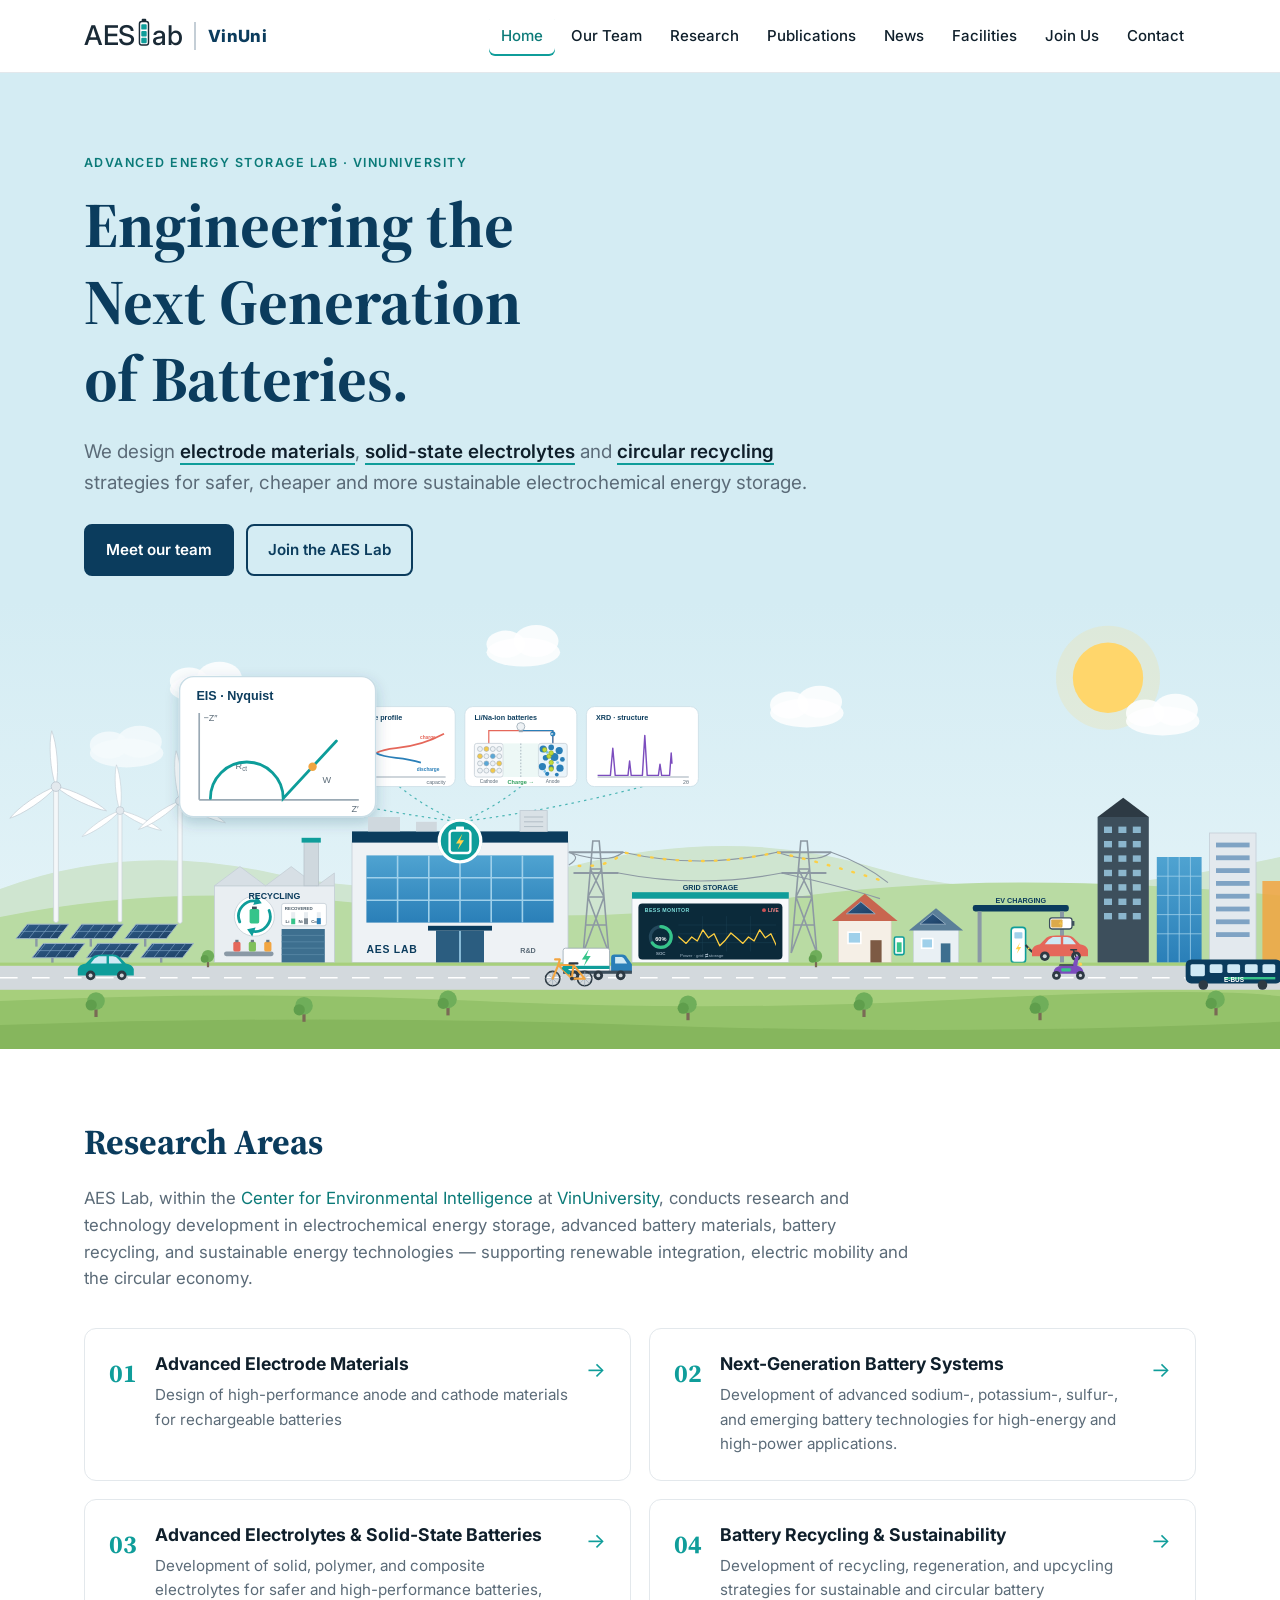
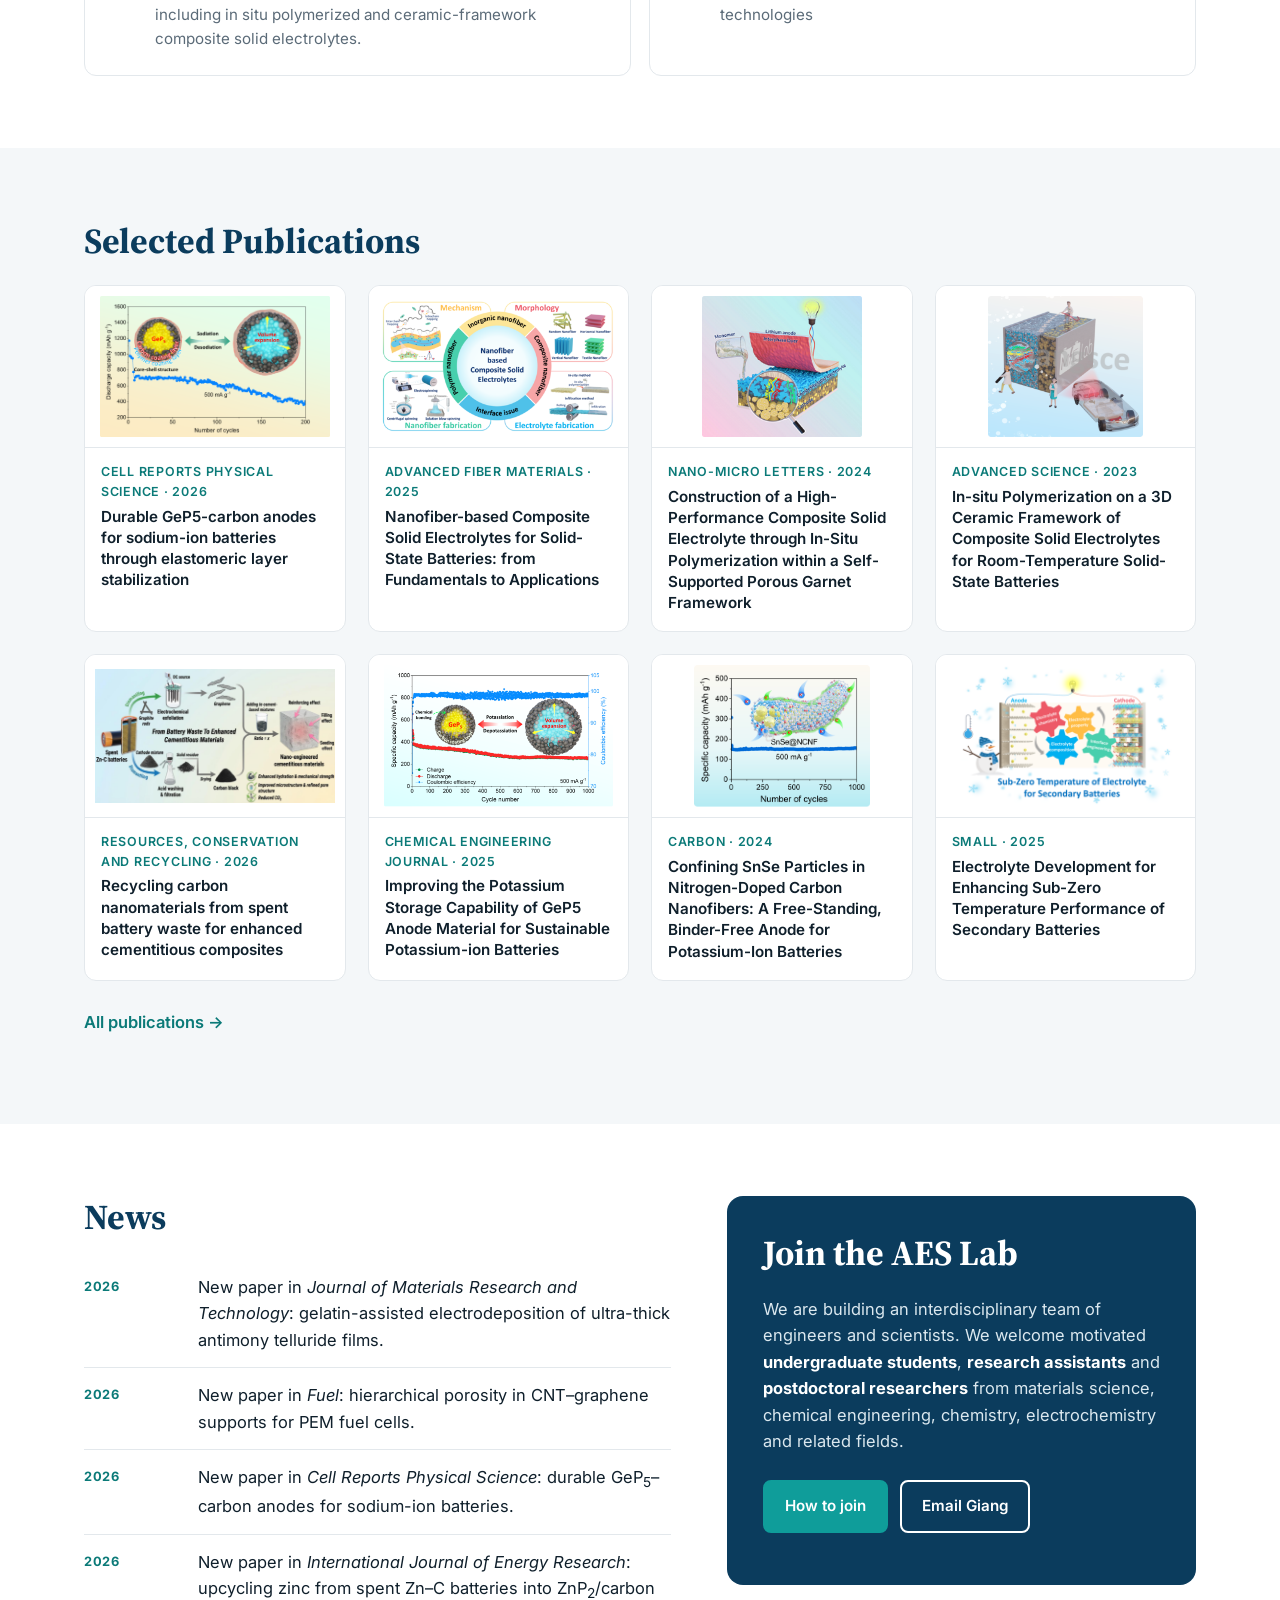
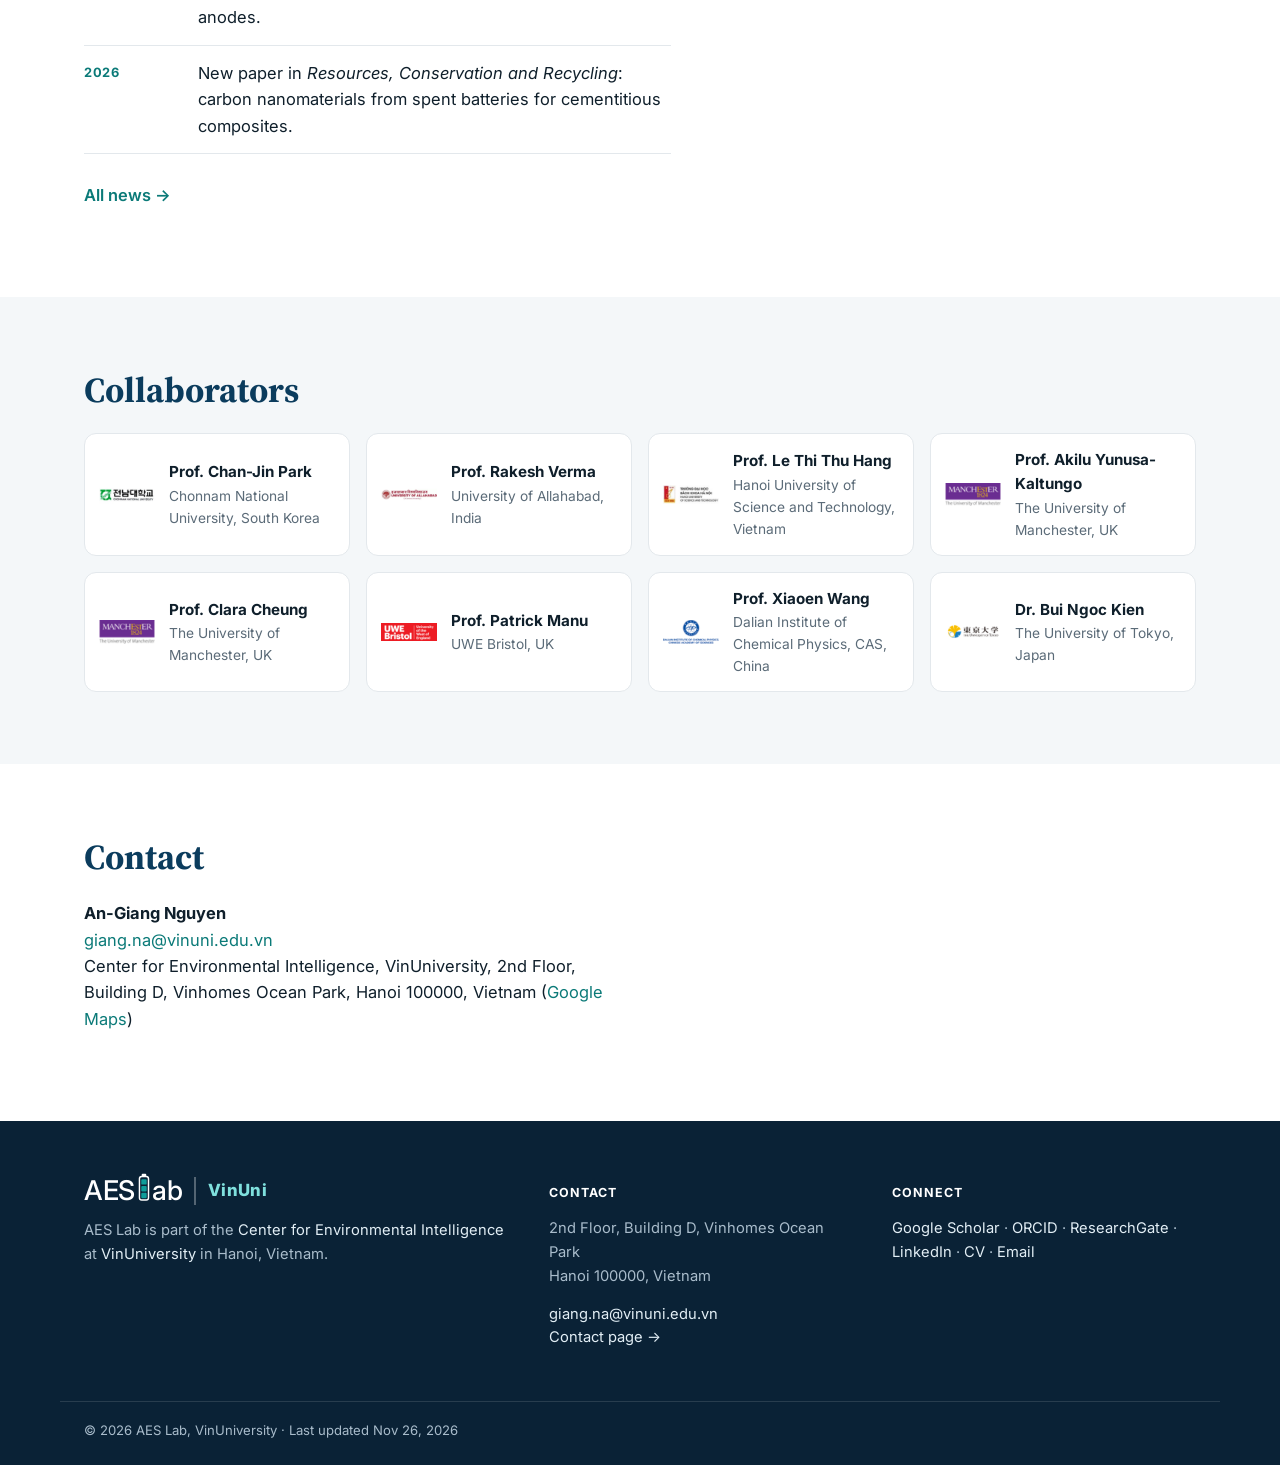
==== commit ddaadddb: "New AESlab logo; hero: R&D spotlight cards, BESS live dashboard, e-truck/e-moto, recycling fix Co-Au" ====
--- a/index.html
+++ b/index.html
@@ -17,7 +17,7 @@
 <a class="skip" href="#main">Skip to content</a>
 <header class="site-header">
   <div class="wrap nav-row">
-    <a class="logo" href="index.html"><span class="logo-mark">AES</span><span class="logo-text">Advanced Energy<br>Storage Lab</span></a>
+    <a class="logo" href="index.html" aria-label="AES Lab · VinUniversity"><span class="logo-word">AES<svg class="logo-batt" viewBox="0 0 12 30" aria-hidden="true"><rect class="cap" x="3.5" y="0" width="5" height="3.2" rx="1"/><rect class="shell" x="1" y="3" width="10" height="26" rx="2.5"/><rect class="b1" x="3" y="21" width="6" height="6" rx="1"/><rect class="b2" x="3" y="13.5" width="6" height="6" rx="1"/><rect class="b3" x="3" y="6" width="6" height="6" rx="1"/></svg>ab</span><span class="logo-div" aria-hidden="true"></span><span class="logo-org">VinUni</span></a>
     <input type="checkbox" id="menu-toggle" class="menu-toggle" aria-label="Menu">
     <label for="menu-toggle" class="menu-btn"><span></span>Menu</label>
     <nav aria-label="Main"><ul><li><a href="index.html" class=active aria-current=page>Home</a></li><li><a href="team.html">Our Team</a></li><li><a href="research.html">Research</a></li><li><a href="publications.html">Publications</a></li><li><a href="news.html">News</a></li><li><a href="facilities.html">Facilities</a></li><li><a href="join.html">Join Us</a></li><li><a href="contact.html">Contact</a></li></ul></nav>
@@ -99,7 +99,7 @@
 <footer class="site-footer">
   <div class="wrap footer-grid">
     <div>
-      <a class="logo logo-light" href="index.html"><span class="logo-mark">AES</span><span class="logo-text">Advanced Energy<br>Storage Lab</span></a>
+      <a class="logo logo-light" href="index.html" aria-label="AES Lab · VinUniversity"><span class="logo-word">AES<svg class="logo-batt" viewBox="0 0 12 30" aria-hidden="true"><rect class="cap" x="3.5" y="0" width="5" height="3.2" rx="1"/><rect class="shell" x="1" y="3" width="10" height="26" rx="2.5"/><rect class="b1" x="3" y="21" width="6" height="6" rx="1"/><rect class="b2" x="3" y="13.5" width="6" height="6" rx="1"/><rect class="b3" x="3" y="6" width="6" height="6" rx="1"/></svg>ab</span><span class="logo-div" aria-hidden="true"></span><span class="logo-org">VinUni</span></a>
       <p>AES Lab is part of the <a href="https://cei.vinuni.edu.vn/">Center for Environmental Intelligence</a> at <a href="https://vinuni.edu.vn/">VinUniversity</a> in Hanoi, Vietnam.</p>
     </div>
     <div>
--- a/assets/style.css
+++ b/assets/style.css
@@ -158,3 +158,18 @@
   .section{padding:52px 0}.hero-inner{padding-top:56px}
 }
 @media (max-width:480px){.pub-grid{grid-template-columns:1fr}.news li{grid-template-columns:1fr;gap:2px}}
+
+/* logo (BUI-style wordmark: battery as the "l" in AESlab) */
+.logo{gap:12px}
+.logo-word{font-family:var(--sans);font-weight:500;font-size:1.7rem;letter-spacing:-.01em;color:#1a2a36;display:inline-flex;align-items:baseline;line-height:1}
+.logo-batt{width:.44em;height:1em;margin:0 .06em 0 .12em;align-self:flex-end;transform:translateY(-.12em);overflow:visible}
+.logo-batt .cap{fill:#1a2a36}
+.logo-batt .shell{fill:none;stroke:#1a2a36;stroke-width:1.6}
+.logo-batt .b1,.logo-batt .b2,.logo-batt .b3{fill:var(--accent);animation:aes-charge 3s infinite}
+.logo-batt .b2{animation-delay:.45s}.logo-batt .b3{animation-delay:.9s}
+@keyframes aes-charge{0%,10%{opacity:.12}25%,80%{opacity:1}95%,100%{opacity:.12}}
+.logo-div{width:1.5px;height:28px;background:#c4ced6}
+.logo-org{font-weight:800;font-size:1.05rem;color:var(--brand);letter-spacing:.02em}
+.logo-light .logo-word{color:#fff}.logo-light .logo-batt .cap{fill:#fff}.logo-light .logo-batt .shell{stroke:#fff}
+.logo-light .logo-org{color:#7fe0dd}.logo-light .logo-div{background:rgba(255,255,255,.3)}
+@media (prefers-reduced-motion:reduce){.logo-batt rect{animation:none!important}}
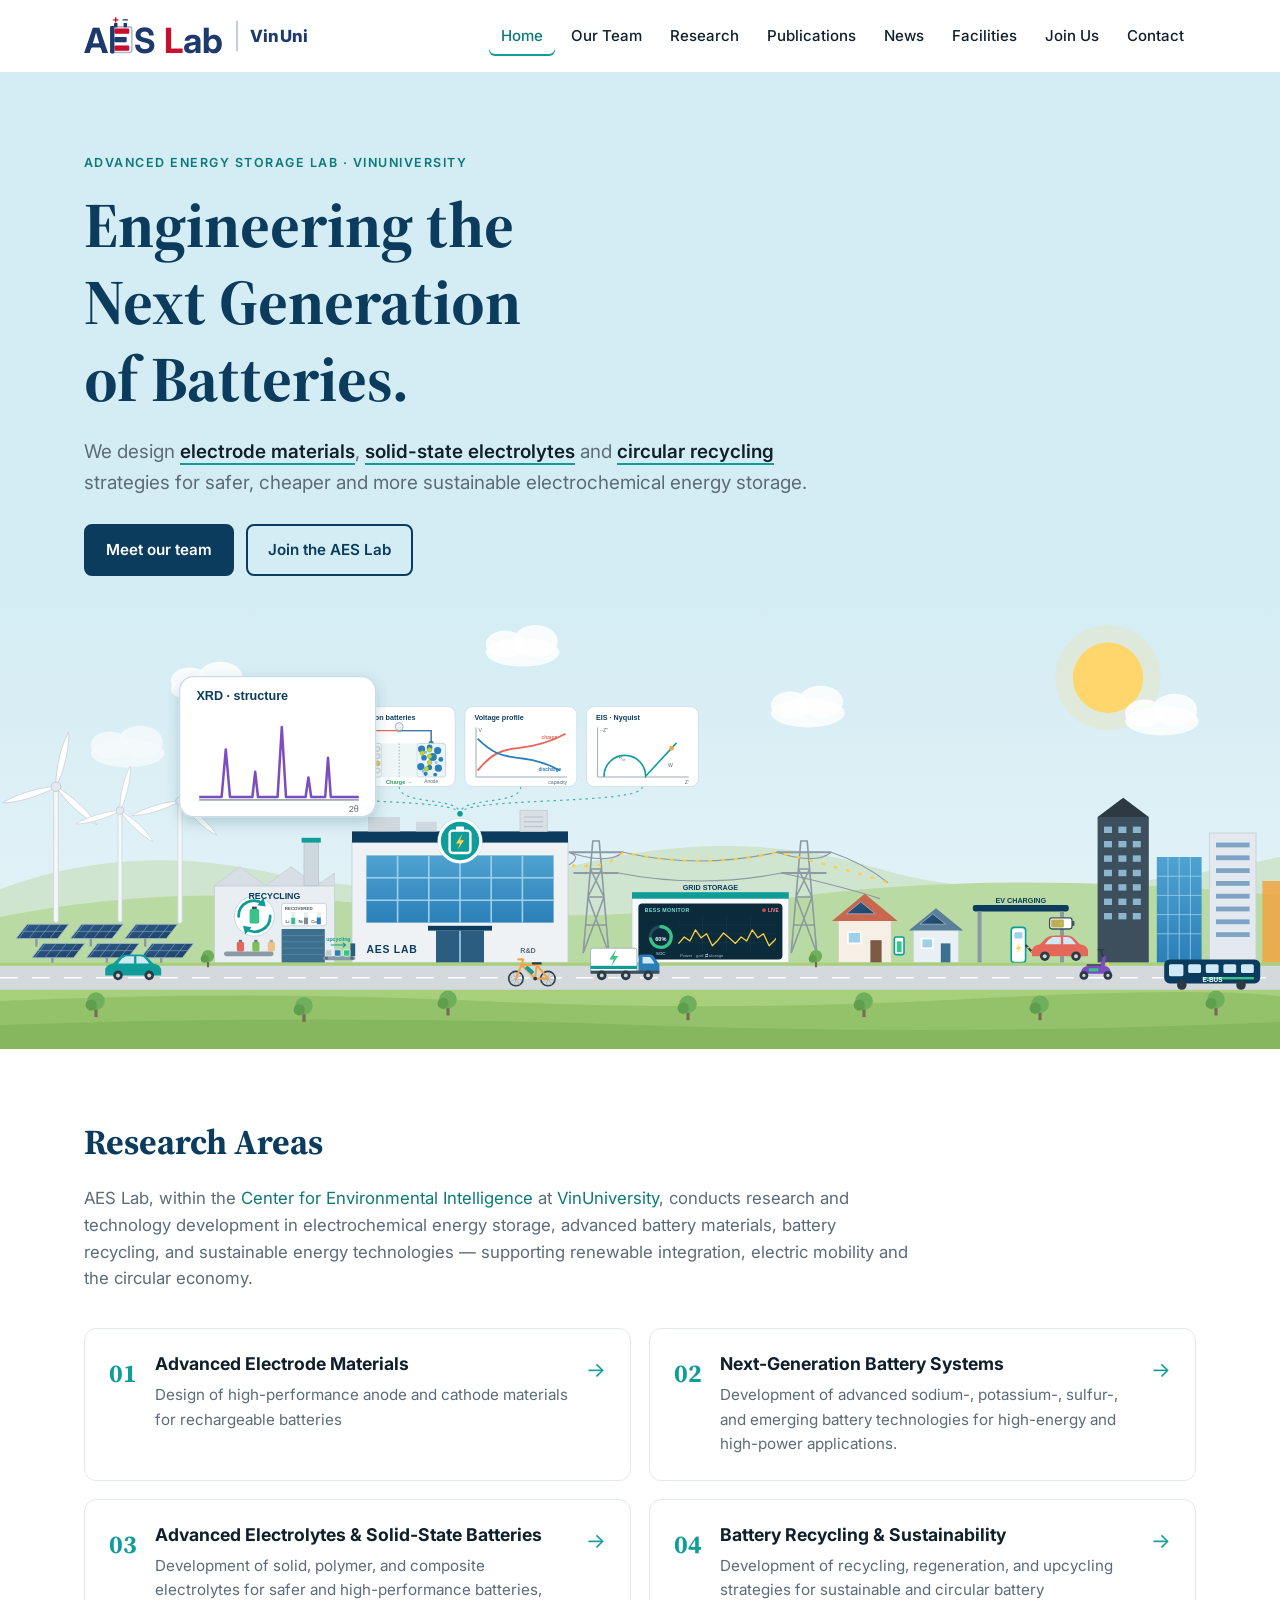
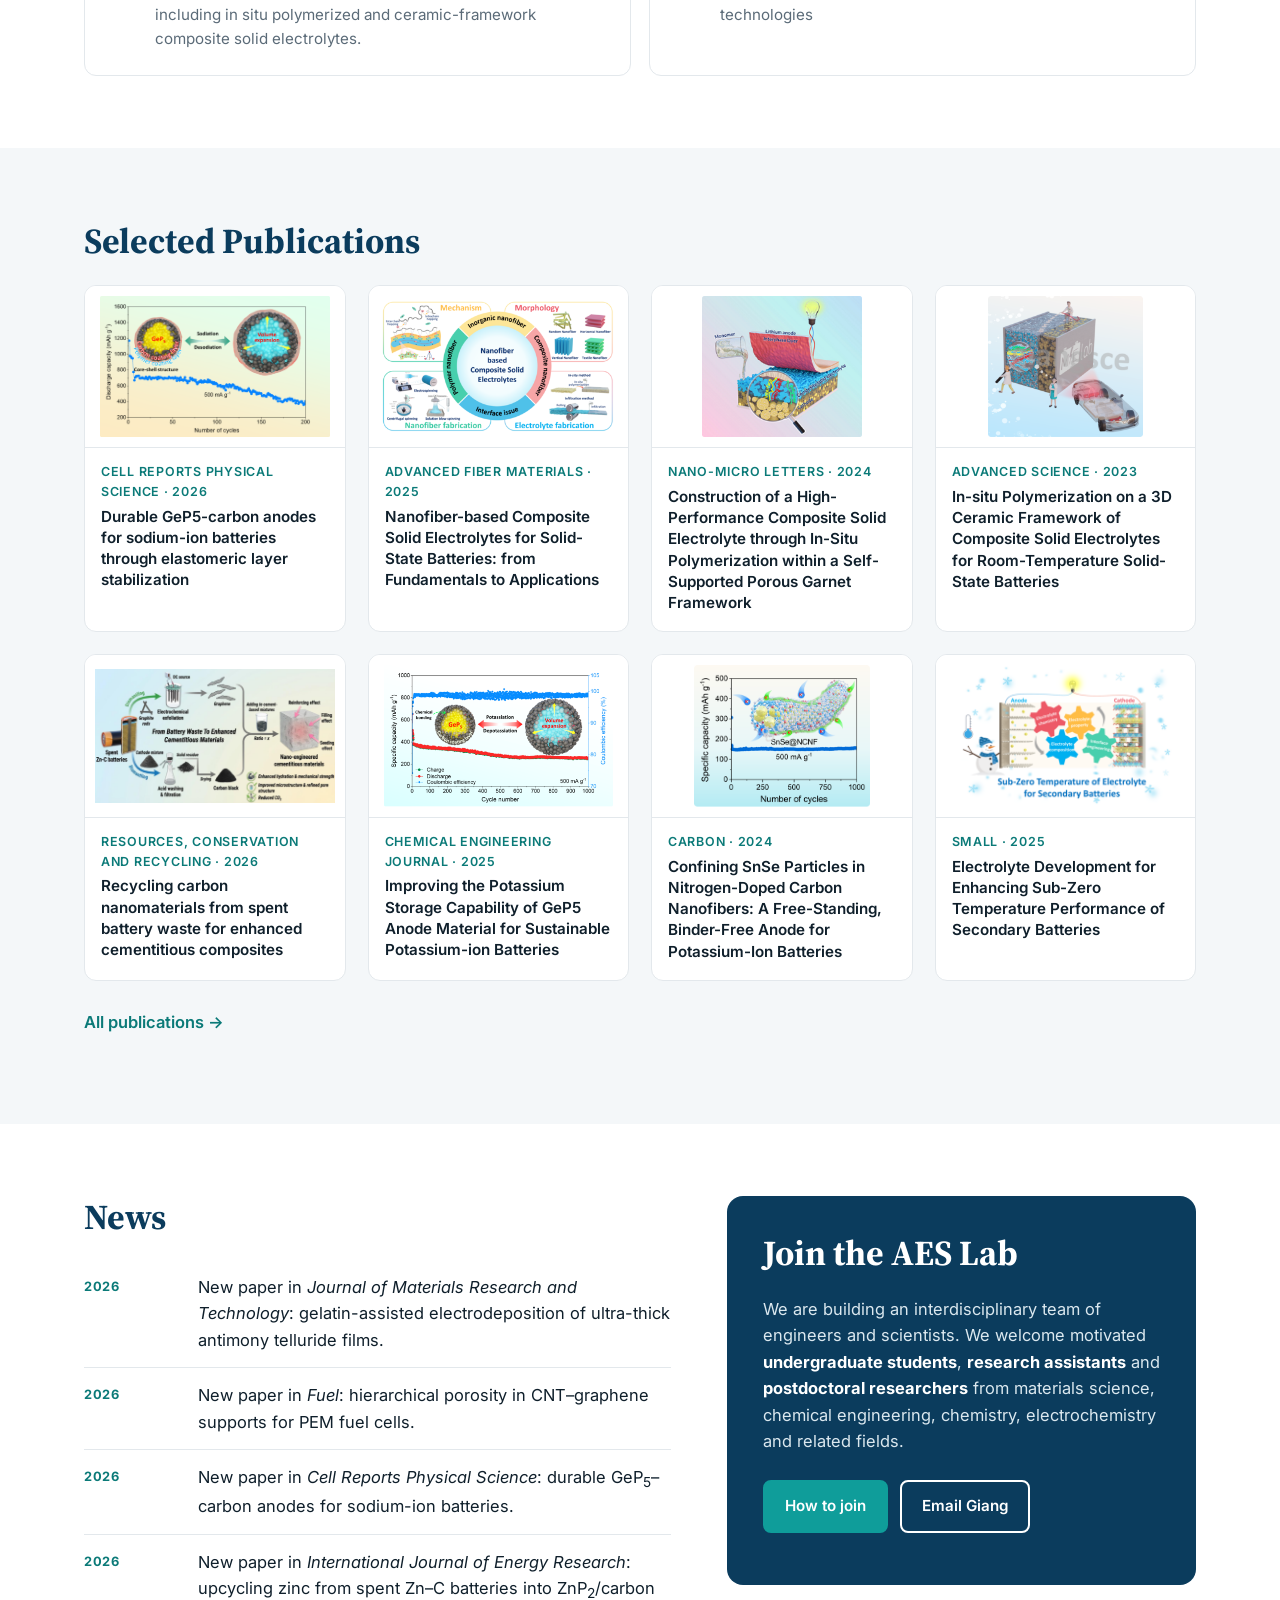
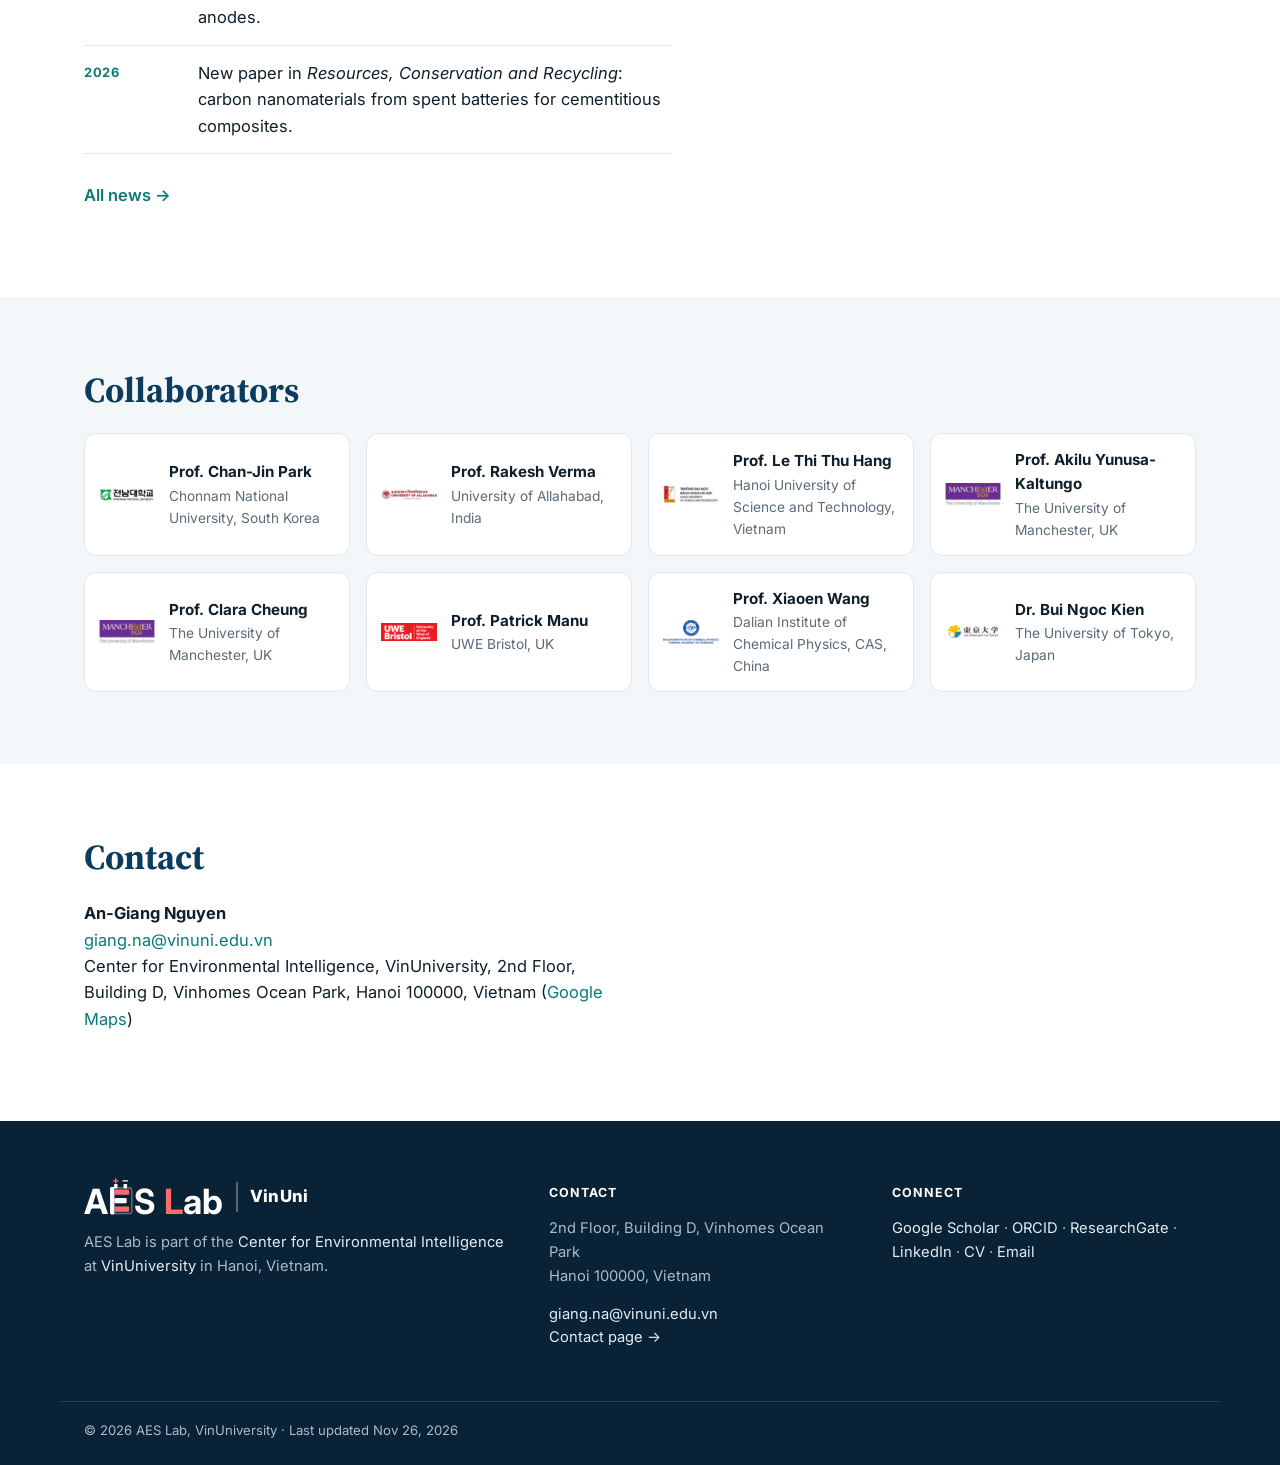
==== commit afd449f8: "Logo v2 (battery E, VinUni colors); reorder R&D cards, spotlight on top; upcycling line to R&D Co-Au" ====
--- a/index.html
+++ b/index.html
@@ -17,7 +17,7 @@
 <a class="skip" href="#main">Skip to content</a>
 <header class="site-header">
   <div class="wrap nav-row">
-    <a class="logo" href="index.html" aria-label="AES Lab · VinUniversity"><span class="logo-word">AES<svg class="logo-batt" viewBox="0 0 12 30" aria-hidden="true"><rect class="cap" x="3.5" y="0" width="5" height="3.2" rx="1"/><rect class="shell" x="1" y="3" width="10" height="26" rx="2.5"/><rect class="b1" x="3" y="21" width="6" height="6" rx="1"/><rect class="b2" x="3" y="13.5" width="6" height="6" rx="1"/><rect class="b3" x="3" y="6" width="6" height="6" rx="1"/></svg>ab</span><span class="logo-div" aria-hidden="true"></span><span class="logo-org">VinUni</span></a>
+    <a class="logo" href="index.html" aria-label="AES Lab · VinUniversity"><svg class="logo-svg" viewBox="0 0 322 92" role="img" aria-label="AES Lab"><g font-family="Inter,Arial,sans-serif" font-weight="700" font-size="80"><text class="lg-ink" x="0" y="84" textLength="56" lengthAdjust="spacingAndGlyphs">A</text><text class="lg-ink" x="114" y="84" textLength="50" lengthAdjust="spacingAndGlyphs">S</text><text x="184" y="84" textLength="136" lengthAdjust="spacingAndGlyphs"><tspan class="lg-red">L</tspan><tspan class="lg-ink">ab</tspan></text></g><g class="lg-e"><path class="lg-plus" d="M68 9 H78 M73 4 V14"/><path class="lg-minus" d="M90 9 H100"/><rect class="lg-ink" x="69" y="16" width="8" height="10" rx="1.5"/><rect class="lg-ink" x="91" y="16" width="8" height="10" rx="1.5"/><rect class="lg-shell" x="62" y="25" width="48" height="59" rx="6"/><rect class="lg-ink" x="60" y="23" width="10" height="63" rx="3"/><rect class="lg-slot lg-redf" x="70" y="29" width="34" height="12" rx="2.5"/><rect class="lg-slot lg-inkf" x="70" y="48.5" width="28" height="12" rx="2.5"/><rect class="lg-slot lg-redf" x="70" y="68" width="34" height="12" rx="2.5"/><rect class="lg-bar lg-b3 lg-redf" x="70" y="29" width="34" height="12" rx="2.5"/><rect class="lg-bar lg-b2 lg-inkf" x="70" y="48.5" width="28" height="12" rx="2.5"/><rect class="lg-bar lg-b1 lg-redf" x="70" y="68" width="34" height="12" rx="2.5"/></g></svg><span class="logo-div" aria-hidden="true"></span><span class="logo-org">VinUni</span></a>
     <input type="checkbox" id="menu-toggle" class="menu-toggle" aria-label="Menu">
     <label for="menu-toggle" class="menu-btn"><span></span>Menu</label>
     <nav aria-label="Main"><ul><li><a href="index.html" class=active aria-current=page>Home</a></li><li><a href="team.html">Our Team</a></li><li><a href="research.html">Research</a></li><li><a href="publications.html">Publications</a></li><li><a href="news.html">News</a></li><li><a href="facilities.html">Facilities</a></li><li><a href="join.html">Join Us</a></li><li><a href="contact.html">Contact</a></li></ul></nav>
@@ -99,7 +99,7 @@
 <footer class="site-footer">
   <div class="wrap footer-grid">
     <div>
-      <a class="logo logo-light" href="index.html" aria-label="AES Lab · VinUniversity"><span class="logo-word">AES<svg class="logo-batt" viewBox="0 0 12 30" aria-hidden="true"><rect class="cap" x="3.5" y="0" width="5" height="3.2" rx="1"/><rect class="shell" x="1" y="3" width="10" height="26" rx="2.5"/><rect class="b1" x="3" y="21" width="6" height="6" rx="1"/><rect class="b2" x="3" y="13.5" width="6" height="6" rx="1"/><rect class="b3" x="3" y="6" width="6" height="6" rx="1"/></svg>ab</span><span class="logo-div" aria-hidden="true"></span><span class="logo-org">VinUni</span></a>
+      <a class="logo logo-light" href="index.html" aria-label="AES Lab · VinUniversity"><svg class="logo-svg" viewBox="0 0 322 92" role="img" aria-label="AES Lab"><g font-family="Inter,Arial,sans-serif" font-weight="700" font-size="80"><text class="lg-ink" x="0" y="84" textLength="56" lengthAdjust="spacingAndGlyphs">A</text><text class="lg-ink" x="114" y="84" textLength="50" lengthAdjust="spacingAndGlyphs">S</text><text x="184" y="84" textLength="136" lengthAdjust="spacingAndGlyphs"><tspan class="lg-red">L</tspan><tspan class="lg-ink">ab</tspan></text></g><g class="lg-e"><path class="lg-plus" d="M68 9 H78 M73 4 V14"/><path class="lg-minus" d="M90 9 H100"/><rect class="lg-ink" x="69" y="16" width="8" height="10" rx="1.5"/><rect class="lg-ink" x="91" y="16" width="8" height="10" rx="1.5"/><rect class="lg-shell" x="62" y="25" width="48" height="59" rx="6"/><rect class="lg-ink" x="60" y="23" width="10" height="63" rx="3"/><rect class="lg-slot lg-redf" x="70" y="29" width="34" height="12" rx="2.5"/><rect class="lg-slot lg-inkf" x="70" y="48.5" width="28" height="12" rx="2.5"/><rect class="lg-slot lg-redf" x="70" y="68" width="34" height="12" rx="2.5"/><rect class="lg-bar lg-b3 lg-redf" x="70" y="29" width="34" height="12" rx="2.5"/><rect class="lg-bar lg-b2 lg-inkf" x="70" y="48.5" width="28" height="12" rx="2.5"/><rect class="lg-bar lg-b1 lg-redf" x="70" y="68" width="34" height="12" rx="2.5"/></g></svg><span class="logo-div" aria-hidden="true"></span><span class="logo-org">VinUni</span></a>
       <p>AES Lab is part of the <a href="https://cei.vinuni.edu.vn/">Center for Environmental Intelligence</a> at <a href="https://vinuni.edu.vn/">VinUniversity</a> in Hanoi, Vietnam.</p>
     </div>
     <div>
--- a/assets/style.css
+++ b/assets/style.css
@@ -173,3 +173,24 @@
 .logo-light .logo-word{color:#fff}.logo-light .logo-batt .cap{fill:#fff}.logo-light .logo-batt .shell{stroke:#fff}
 .logo-light .logo-org{color:#7fe0dd}.logo-light .logo-div{background:rgba(255,255,255,.3)}
 @media (prefers-reduced-motion:reduce){.logo-batt rect{animation:none!important}}
+
+/* logo v2: "AES Lab" with the E drawn as a charging battery (VinUni navy + red) */
+:root{--vin-navy:#1d3a6d;--vin-red:#c8102e}
+.logo-svg{height:40px;width:auto;display:block;overflow:visible}
+.logo-svg .lg-ink{fill:var(--vin-navy)}
+.logo-svg .lg-red,.logo-svg .lg-redf{fill:var(--vin-red)}
+.logo-svg .lg-inkf{fill:var(--vin-navy)}
+.logo-svg .lg-shell{fill:none;stroke:var(--vin-navy);stroke-width:3.5;opacity:.35}
+.logo-svg .lg-plus{stroke:var(--vin-red);stroke-width:3.2;stroke-linecap:round}
+.logo-svg .lg-minus{stroke:var(--vin-navy);stroke-width:3.2;stroke-linecap:round}
+.logo-svg .lg-bar{transform-box:fill-box;transform-origin:left center;animation:lg-charge 3.2s ease-in-out infinite}
+.logo-svg .lg-b2{animation-delay:.35s}.logo-svg .lg-b3{animation-delay:.7s}
+.logo-svg .lg-slot{opacity:.22}
+@keyframes lg-charge{0%,6%{transform:scaleX(0)}28%,84%{transform:scaleX(1)}100%{transform:scaleX(0)}}
+.logo-div{width:1.5px;height:30px;background:#c4ced6}
+.logo-org{font-weight:800;font-size:1.05rem;color:var(--vin-navy);letter-spacing:.02em}
+.logo-light .logo-svg .lg-ink,.logo-light .logo-svg .lg-inkf{fill:#fff}
+.logo-light .logo-svg .lg-shell,.logo-light .logo-svg .lg-minus{stroke:#fff}
+.logo-light .logo-svg .lg-red,.logo-light .logo-svg .lg-redf{fill:#ff6b6b}.logo-light .logo-svg .lg-plus{stroke:#ff6b6b}
+.logo-light .logo-org{color:#fff}
+@media (prefers-reduced-motion:reduce){.logo-svg .lg-bar{animation:none}}
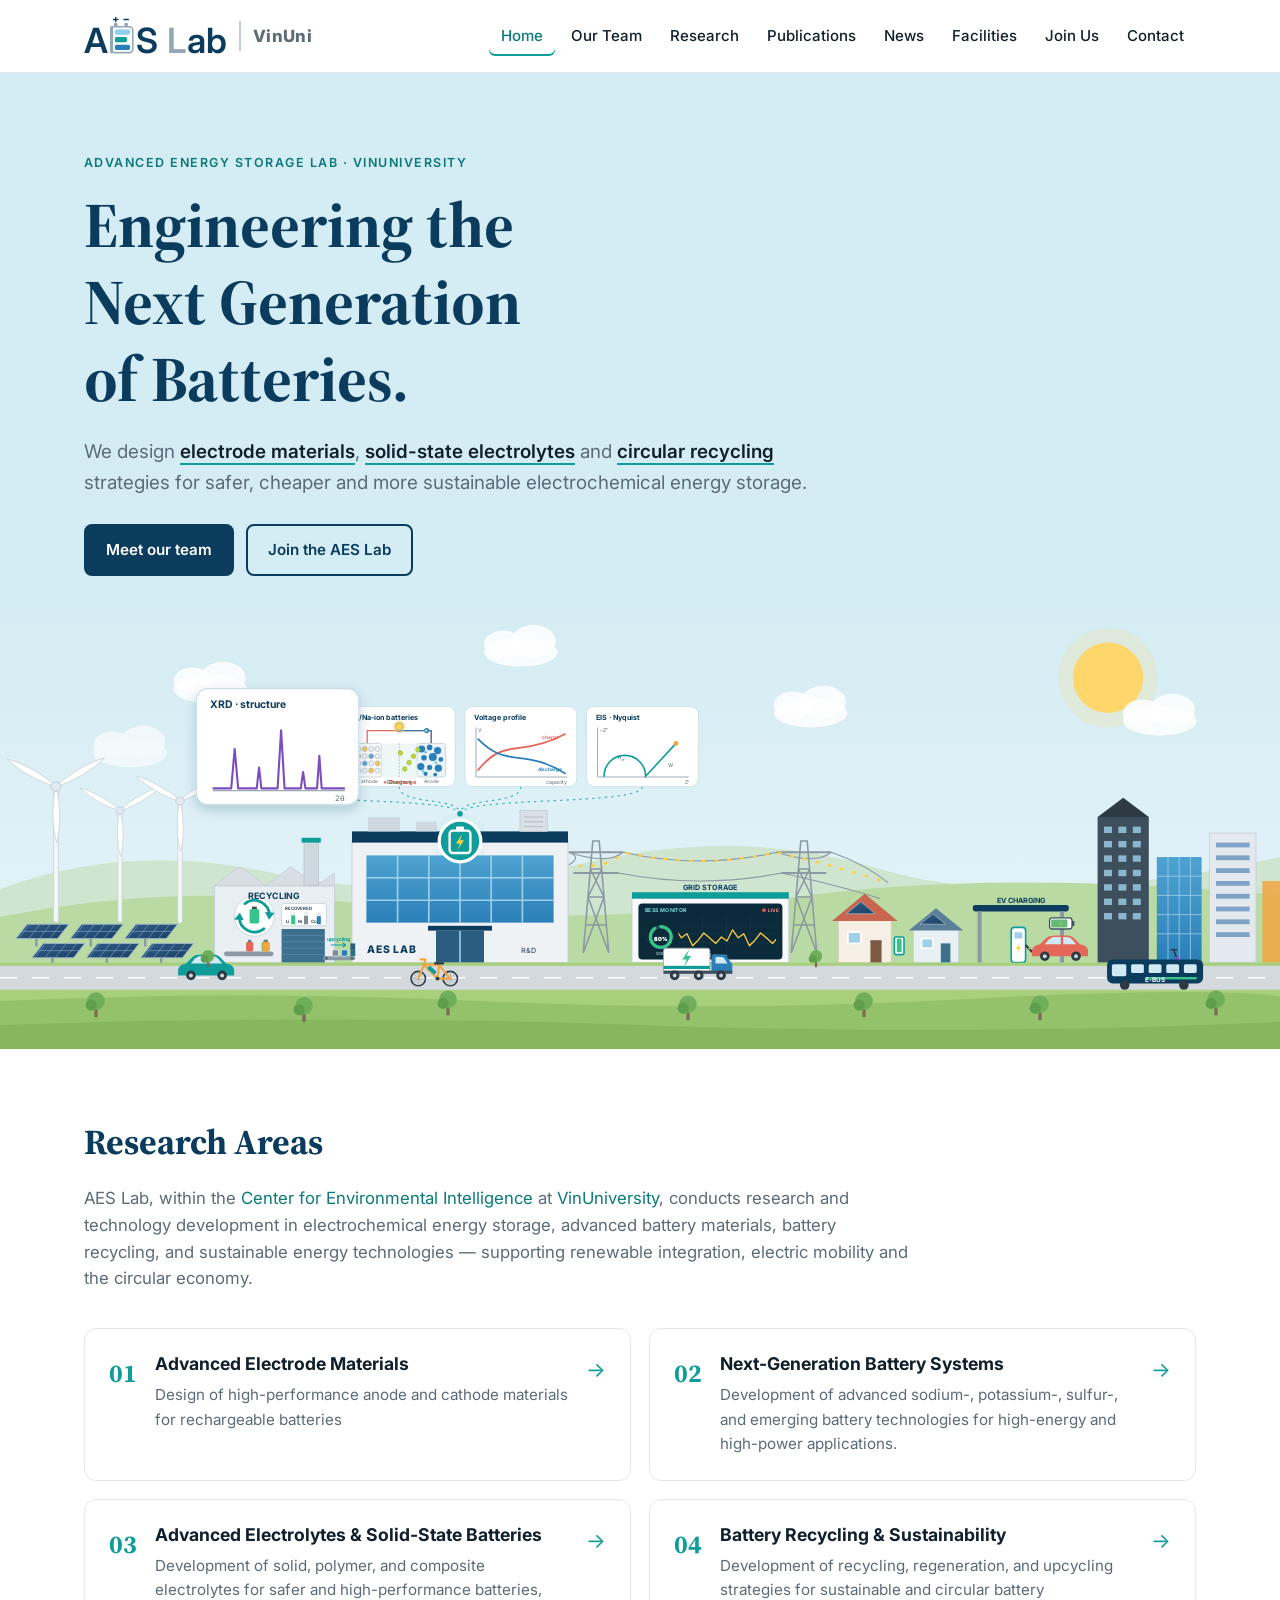
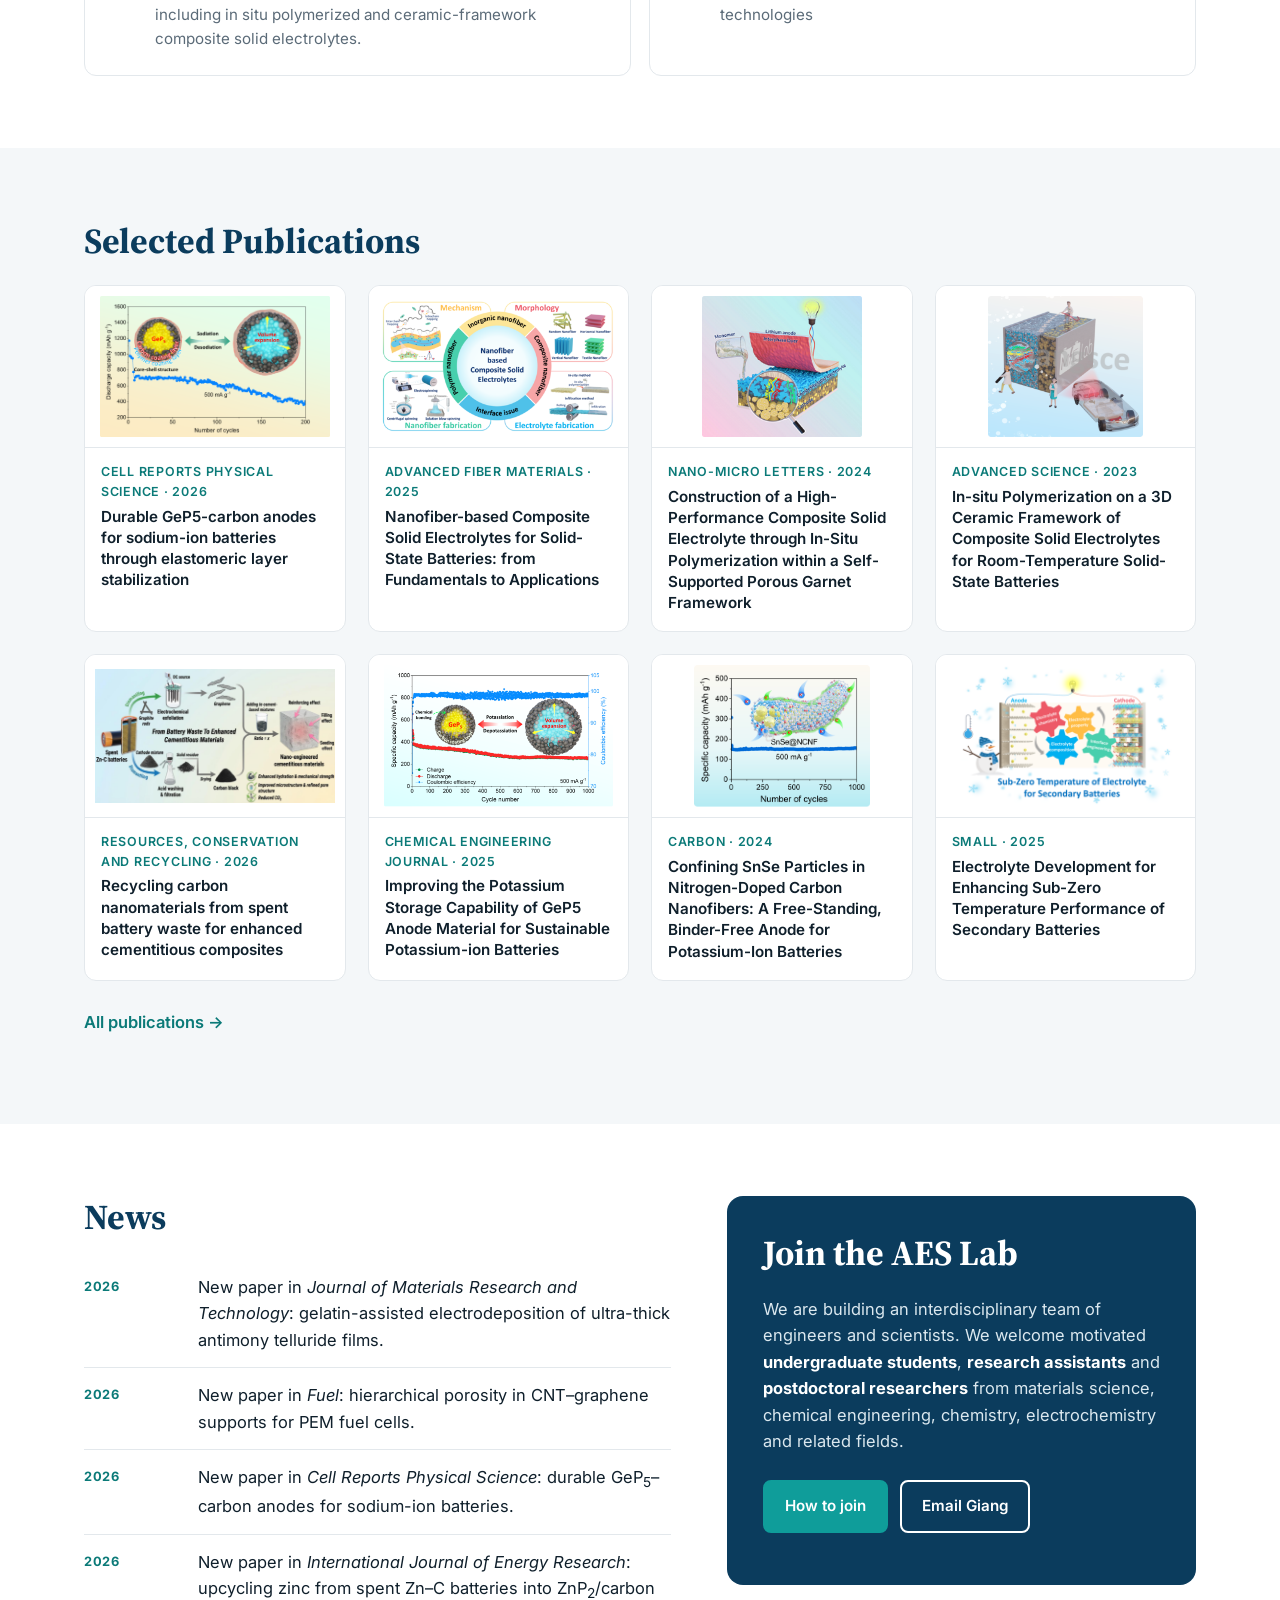
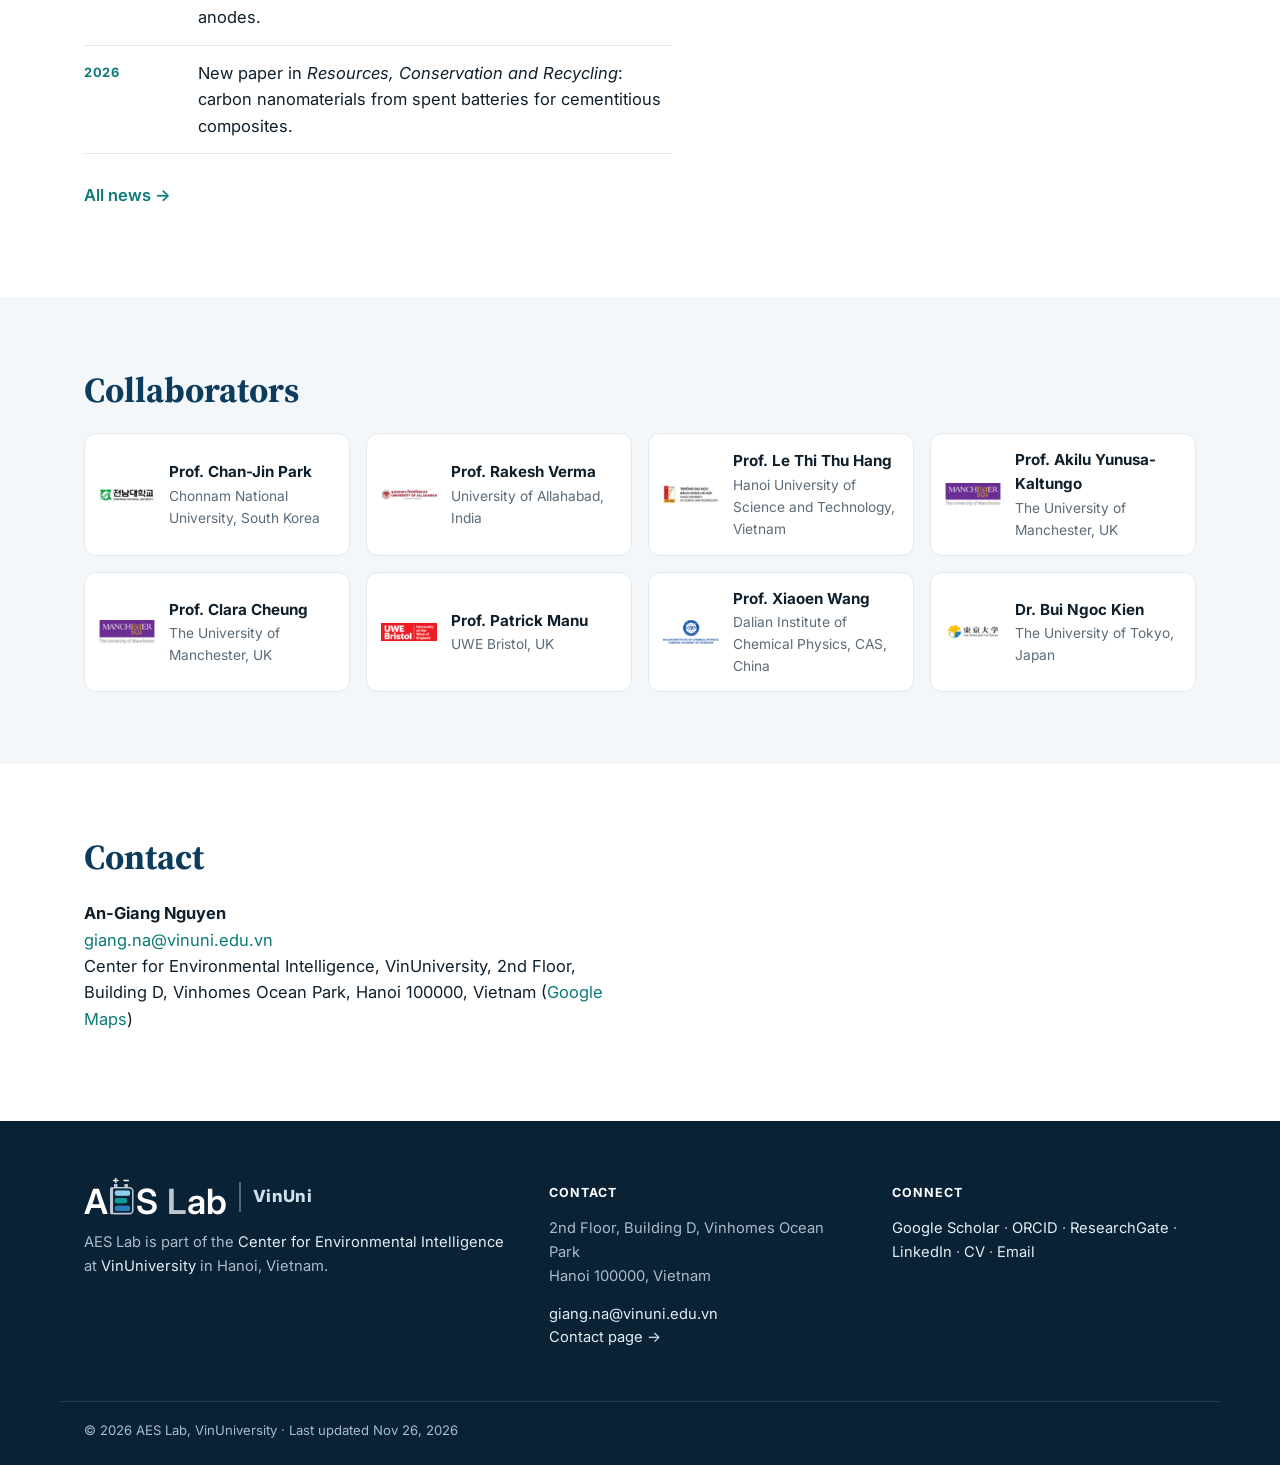
==== commit 96f2ea53: "Logo v3 (site palette); inline hero SVG with hover-zoom R&D cards Co-Authored-By: Claude Opus 5.5 <n" ====
--- a/index.html
+++ b/index.html
@@ -17,7 +17,7 @@
 <a class="skip" href="#main">Skip to content</a>
 <header class="site-header">
   <div class="wrap nav-row">
-    <a class="logo" href="index.html" aria-label="AES Lab · VinUniversity"><svg class="logo-svg" viewBox="0 0 322 92" role="img" aria-label="AES Lab"><g font-family="Inter,Arial,sans-serif" font-weight="700" font-size="80"><text class="lg-ink" x="0" y="84" textLength="56" lengthAdjust="spacingAndGlyphs">A</text><text class="lg-ink" x="114" y="84" textLength="50" lengthAdjust="spacingAndGlyphs">S</text><text x="184" y="84" textLength="136" lengthAdjust="spacingAndGlyphs"><tspan class="lg-red">L</tspan><tspan class="lg-ink">ab</tspan></text></g><g class="lg-e"><path class="lg-plus" d="M68 9 H78 M73 4 V14"/><path class="lg-minus" d="M90 9 H100"/><rect class="lg-ink" x="69" y="16" width="8" height="10" rx="1.5"/><rect class="lg-ink" x="91" y="16" width="8" height="10" rx="1.5"/><rect class="lg-shell" x="62" y="25" width="48" height="59" rx="6"/><rect class="lg-ink" x="60" y="23" width="10" height="63" rx="3"/><rect class="lg-slot lg-redf" x="70" y="29" width="34" height="12" rx="2.5"/><rect class="lg-slot lg-inkf" x="70" y="48.5" width="28" height="12" rx="2.5"/><rect class="lg-slot lg-redf" x="70" y="68" width="34" height="12" rx="2.5"/><rect class="lg-bar lg-b3 lg-redf" x="70" y="29" width="34" height="12" rx="2.5"/><rect class="lg-bar lg-b2 lg-inkf" x="70" y="48.5" width="28" height="12" rx="2.5"/><rect class="lg-bar lg-b1 lg-redf" x="70" y="68" width="34" height="12" rx="2.5"/></g></svg><span class="logo-div" aria-hidden="true"></span><span class="logo-org">VinUni</span></a>
+    <a class="logo" href="index.html" aria-label="AES Lab · VinUniversity"><svg class="logo-svg3" viewBox="0 0 330 92" role="img" aria-label="AES Lab"><g font-family="Inter,Arial,sans-serif" font-weight="600" font-size="80"><text class="l3-ink" x="0" y="84" textLength="55" lengthAdjust="spacingAndGlyphs">A</text><text class="l3-ink" x="120" y="84" textLength="50" lengthAdjust="spacingAndGlyphs">S</text><text x="192" y="84" textLength="136" lengthAdjust="spacingAndGlyphs"><tspan class="l3-gray">L</tspan><tspan class="l3-ink">ab</tspan></text></g><g><path class="l3-sign" d="M68 8 H78 M73 3 V13 M92 8 H102"/><rect class="l3-grayf" x="69" y="16" width="8" height="9" rx="1.5"/><rect class="l3-grayf" x="93" y="16" width="8" height="9" rx="1.5"/><rect class="l3-shell" x="61.75" y="24.75" width="50.5" height="59.5" rx="8"/><rect class="l3-grayf" x="60" y="23" width="7" height="63" rx="3.5"/><rect class="l3-slot l3-c1" x="71" y="31" width="35" height="12" rx="4"/><rect class="l3-slot l3-c2" x="71" y="48.5" width="28" height="12" rx="4"/><rect class="l3-slot l3-c3" x="71" y="66" width="35" height="12" rx="4"/><rect class="l3-bar l3-c1 l3-b3" x="71" y="31" width="35" height="12" rx="4"/><rect class="l3-bar l3-c2 l3-b2" x="71" y="48.5" width="28" height="12" rx="4"/><rect class="l3-bar l3-c3 l3-b1" x="71" y="66" width="35" height="12" rx="4"/></g></svg><span class="logo-div" aria-hidden="true"></span><span class="logo-org">VinUni</span></a>
     <input type="checkbox" id="menu-toggle" class="menu-toggle" aria-label="Menu">
     <label for="menu-toggle" class="menu-btn"><span></span>Menu</label>
     <nav aria-label="Main"><ul><li><a href="index.html" class=active aria-current=page>Home</a></li><li><a href="team.html">Our Team</a></li><li><a href="research.html">Research</a></li><li><a href="publications.html">Publications</a></li><li><a href="news.html">News</a></li><li><a href="facilities.html">Facilities</a></li><li><a href="join.html">Join Us</a></li><li><a href="contact.html">Contact</a></li></ul></nav>
@@ -32,7 +32,346 @@
     <p class="lead">We design <em>electrode materials</em>, <em>solid-state electrolytes</em> and <em>circular recycling</em> strategies for safer, cheaper and more sustainable electrochemical energy storage.</p>
     <p class="cta"><a class="btn" href="team.html">Meet our team</a><a class="btn btn-ghost" href="join.html">Join the AES Lab</a></p>
   </div>
-  <div class="hero-img" role="img" aria-label="Illustration of the battery ecosystem: solar and wind power, the AES battery lab, grid storage, homes, EV charging, electric vehicles and battery recycling"></div>
+  <svg class="hero-img hero-svg" xmlns="http://www.w3.org/2000/svg" viewBox="0 0 1600 560" preserveAspectRatio="xMidYMax slice" role="img" aria-labelledby="t">
+<title id="t">Illustration of the battery ecosystem: solar panels and wind turbines feed a battery research lab, grid-scale battery storage, homes with batteries, an EV charging station and electric vehicles, with a battery recycling plant closing the loop.</title>
+<defs>
+  <linearGradient id="sky" x1="0" y1="0" x2="0" y2="1">
+    <stop offset="0" stop-color="#d4ecf3"/><stop offset="1" stop-color="#e8f5f9"/>
+  </linearGradient>
+  <linearGradient id="glass" x1="0" y1="0" x2="0" y2="1">
+    <stop offset="0" stop-color="#4fa3d1"/><stop offset="1" stop-color="#2a7fb8"/>
+  </linearGradient>
+  <linearGradient id="panel" x1="0" y1="0" x2="1" y2="1">
+    <stop offset="0" stop-color="#2f5d8a"/><stop offset="1" stop-color="#1d3f63"/>
+  </linearGradient>
+  <g id="turbine">
+    <rect x="-3" y="0" width="6" height="170" rx="3" fill="#f4f7f9" stroke="#c9d3da"/>
+    <g>
+      <animateTransform attributeName="transform" type="rotate" from="0" to="360" dur="7s" repeatCount="indefinite"/>
+      <path d="M0 0 C6 -20 5 -55 0 -70 C-5 -55 -6 -20 0 0Z" fill="#fff" stroke="#c9d3da"/>
+      <path d="M0 0 C6 -20 5 -55 0 -70 C-5 -55 -6 -20 0 0Z" fill="#fff" stroke="#c9d3da" transform="rotate(120)"/>
+      <path d="M0 0 C6 -20 5 -55 0 -70 C-5 -55 -6 -20 0 0Z" fill="#fff" stroke="#c9d3da" transform="rotate(240)"/>
+    </g>
+    <circle r="6" fill="#e3e9ee" stroke="#b9c5ce"/>
+  </g>
+  <g id="solar">
+    <path d="M0 18 L14 0 H66 L52 18Z" fill="url(#panel)" stroke="#9fb6c9" stroke-width="1.2"/>
+    <path d="M17 0 L3 18 M30 0 L16 18 M43 0 L29 18 M56 0 L42 18 M7 9 H59" stroke="#7fa3c4" stroke-width=".8"/>
+    <rect x="24" y="18" width="3" height="10" fill="#8a99a6"/>
+  </g>
+  <g id="cloud">
+    <ellipse cx="0" cy="0" rx="46" ry="18" fill="#fff" opacity=".85"/>
+    <ellipse cx="-22" cy="-10" rx="24" ry="17" fill="#fff" opacity=".85"/>
+    <ellipse cx="16" cy="-14" rx="28" ry="20" fill="#fff" opacity=".85"/>
+  </g>
+  <g id="tree">
+    <rect x="-2" y="0" width="4" height="14" fill="#7a6a55"/>
+    <circle cy="-6" r="11" fill="#6fae5a"/><circle cx="-6" cy="-1" r="7" fill="#5f9e4c"/>
+  </g>
+  <g id="bolt"><path d="M3 -10 L-5 2 H0 L-3 10 L5 -2 H0Z" fill="#ffd34d"/></g>
+  <g id="pylon" fill="none" stroke="#8d99a3" stroke-width="2">
+    <path d="M-16 140 L-4 0 L4 0 L16 140 M-10 70 H10 M-13 105 H13 M-7 35 H7 M-16 140 L10 70 M16 140 L-10 70 M-10 70 L7 35 M10 70 L-7 35"/>
+    <path d="M-34 14 H34 M-28 40 H28" stroke-width="2.5"/>
+  </g>
+  <g id="car">
+    <path d="M0 18 V10 Q2 4 10 3 L18 -5 Q22 -8 30 -8 H44 Q50 -8 54 -3 L60 3 Q68 4 70 10 V18Z" fill="currentColor"/>
+    <path d="M21 -3 L26 -6 H36 V3 H16Z M39 -6 H44 Q48 -6 51 -2 L55 3 H39Z" fill="#cfe9f5"/>
+    <circle cx="16" cy="18" r="6" fill="#2d3a44"/><circle cx="16" cy="18" r="2.5" fill="#cfd6db"/>
+    <circle cx="55" cy="18" r="6" fill="#2d3a44"/><circle cx="55" cy="18" r="2.5" fill="#cfd6db"/>
+  </g>
+  <filter id="sh" x="-20%" y="-20%" width="140%" height="160%"><feDropShadow dx="0" dy="4" stdDeviation="5" flood-color="#0b3c5d" flood-opacity=".22"/></filter>
+  <g id="cEIS"><rect width="140" height="100" rx="10" fill="#fff" stroke="#c9dde6"/><text x="12" y="17" font-family="Inter,Arial,sans-serif" font-size="9" font-weight="700" fill="#0b3c5d">EIS · Nyquist</text>
+  <path d="M14 88 H128 M14 88 V26" stroke="#9aa9b4" stroke-width="1.2"/>
+  <g font-family="Inter,Arial,sans-serif" font-size="6.5" fill="#5b6b78"><text x="128" y="97" text-anchor="end">Z′</text><text x="17" y="32">−Z″</text><text x="40" y="66">R<tspan font-size="4.5" dy="1.5">ct</tspan></text><text x="102" y="76">W</text></g>
+  <path id="nyq" d="M22 87 A26 26 0 0 1 74 87 L112 46" fill="none" stroke="#0f9d9a" stroke-width="2" stroke-linecap="round" stroke-dasharray="170" stroke-dashoffset="170"><animate attributeName="stroke-dashoffset" values="170;0;0;170" keyTimes="0;.55;.85;1" dur="5s" repeatCount="indefinite"/></path>
+  <circle r="3" fill="#f2a541"><animateMotion dur="5s" repeatCount="indefinite" keyPoints="0;1;1;0" keyTimes="0;.55;.85;1" calcMode="linear"><mpath href="#nyq"/></animateMotion></circle>
+</g>
+  <g id="cV"><rect width="140" height="100" rx="10" fill="#fff" stroke="#c9dde6"/><text x="12" y="17" font-family="Inter,Arial,sans-serif" font-size="9" font-weight="700" fill="#0b3c5d">Voltage profile</text>
+  <path d="M14 88 H128 M14 88 V26" stroke="#9aa9b4" stroke-width="1.2"/>
+  <g font-family="Inter,Arial,sans-serif" font-size="6.5" fill="#5b6b78"><text x="128" y="97" text-anchor="end">capacity</text><text x="17" y="32">V</text></g>
+  <path d="M16 80 C34 58 46 54 66 52 S104 46 126 34" fill="none" stroke="#e5675a" stroke-width="2.2" stroke-dasharray="160" stroke-dashoffset="160"><animate attributeName="stroke-dashoffset" values="160;0;0;160" keyTimes="0;.45;.85;1" dur="5s" repeatCount="indefinite"/></path>
+  <path d="M16 40 C34 58 46 62 66 64 S104 70 126 84" fill="none" stroke="#2a7fb8" stroke-width="2.2" stroke-dasharray="160" stroke-dashoffset="160"><animate attributeName="stroke-dashoffset" values="160;160;0;0;160" keyTimes="0;.2;.65;.85;1" dur="5s" repeatCount="indefinite"/></path>
+  <g font-family="Inter,Arial,sans-serif" font-size="6" font-weight="700"><text x="96" y="40" fill="#e5675a">charge</text><text x="92" y="80" fill="#2a7fb8">discharge</text></g>
+</g>
+  <g id="cCell"><rect width="140" height="100" rx="10" fill="#fff" stroke="#c9dde6"/><text x="12" y="17" font-family="Inter,Arial,sans-serif" font-size="9" font-weight="700" fill="#0b3c5d">Li/Na-ion batteries</text>
+  <path id="wire" d="M30 46 V30 H110 V46" fill="none" stroke="#e5675a" stroke-width="1.5"/>
+  <path d="M70 30 H110 V46" fill="none" stroke="#2a7fb8" stroke-width="1.5"/>
+  <circle cx="70" cy="25" r="8" fill="#ffd34d" opacity="0"><animate attributeName="opacity" values="0;0;.45;.45;0" keyTimes="0;.5;.54;.96;1" dur="6s" repeatCount="indefinite"/></circle>
+  <circle cx="70" cy="25" r="5" stroke="#9aa9b4" stroke-width="1"><animate attributeName="fill" values="#eef2f5;#eef2f5;#ffd34d;#ffd34d;#eef2f5" keyTimes="0;.5;.54;.96;1" dur="6s" repeatCount="indefinite"/></circle>
+  <rect x="67.5" y="29.5" width="5" height="2.5" fill="#9aa9b4"/>
+  <g><animateMotion dur="6s" repeatCount="indefinite" keyPoints="0;1;1;0;0" keyTimes="0;.42;.5;.92;1" calcMode="linear"><mpath href="#wire"/></animateMotion><circle r="3.2" fill="#2a7fb8"/><text x="-2.4" y="2.2" font-family="Inter,Arial,sans-serif" font-size="5.5" font-weight="700" fill="#fff">e</text></g>
+  <rect x="12" y="46" width="36" height="42" rx="3" fill="#f7f9fb" stroke="#c4ced6"/><circle cx="19" cy="53" r="3.1" fill="#eef2f5" stroke="#9aa9b4" stroke-width=".7"/><circle cx="19" cy="62" r="3.1" fill="#f2c94c" stroke="#9aa9b4" stroke-width=".7"/><circle cx="19" cy="71" r="3.1" fill="#eef2f5" stroke="#9aa9b4" stroke-width=".7"/><circle cx="19" cy="80" r="3.1" fill="#eef2f5" stroke="#9aa9b4" stroke-width=".7"/><circle cx="27" cy="53" r="3.1" fill="#f2c94c" stroke="#9aa9b4" stroke-width=".7"/><circle cx="27" cy="62" r="3.1" fill="#eef2f5" stroke="#9aa9b4" stroke-width=".7"/><circle cx="27" cy="71" r="3.1" fill="#5aa7d6" stroke="#9aa9b4" stroke-width=".7"/><circle cx="27" cy="80" r="3.1" fill="#eef2f5" stroke="#9aa9b4" stroke-width=".7"/><circle cx="35" cy="53" r="3.1" fill="#eef2f5" stroke="#9aa9b4" stroke-width=".7"/><circle cx="35" cy="62" r="3.1" fill="#5aa7d6" stroke="#9aa9b4" stroke-width=".7"/><circle cx="35" cy="71" r="3.1" fill="#eef2f5" stroke="#9aa9b4" stroke-width=".7"/><circle cx="35" cy="80" r="3.1" fill="#f2c94c" stroke="#9aa9b4" stroke-width=".7"/><circle cx="43" cy="53" r="3.1" fill="#eef2f5" stroke="#9aa9b4" stroke-width=".7"/><circle cx="43" cy="62" r="3.1" fill="#eef2f5" stroke="#9aa9b4" stroke-width=".7"/><circle cx="43" cy="71" r="3.1" fill="#f2c94c" stroke="#9aa9b4" stroke-width=".7"/><circle cx="43" cy="80" r="3.1" fill="#eef2f5" stroke="#9aa9b4" stroke-width=".7"/>
+  <rect x="92" y="46" width="36" height="42" rx="3" fill="#eaf4fa" stroke="#c4ced6"/><g fill="#2a7fb8"><circle cx="98" cy="53" r="4.5"/><circle cx="108" cy="51" r="3.5"/><circle cx="118" cy="55" r="4.5"/><circle cx="101" cy="64" r="3.5"/><circle cx="112" cy="63" r="5"/><circle cx="122" cy="66" r="3"/><circle cx="97" cy="75" r="4.5"/><circle cx="108" cy="76" r="3.2"/><circle cx="119" cy="77" r="4.5"/><circle cx="103" cy="84" r="2.6"/><circle cx="115" cy="85" r="2.4"/></g>
+  <g fill="#7cc4ea"><circle cx="103" cy="57" r="1.8"/><circle cx="116" cy="70" r="1.8"/><circle cx="100" cy="81" r="1.6"/></g>
+  <rect x="48" y="46" width="44" height="42" fill="#e6f6f2" opacity=".7"/>
+  <path d="M70 46 V88" stroke="#9aa9b4" stroke-width="1" stroke-dasharray="2 2"/>
+  <circle cy="54" r="2.8" fill="#c3d93b" stroke="#8aa61f" stroke-width=".7"><animate attributeName="cx" values="32;108;108;32;32" keyTimes="0;.42;.5;.92;1" dur="6s" begin="-0.00s" repeatCount="indefinite"/></circle><circle cy="62" r="2.8" fill="#c3d93b" stroke="#8aa61f" stroke-width=".7"><animate attributeName="cx" values="32;108;108;32;32" keyTimes="0;.42;.5;.92;1" dur="6s" begin="-0.18s" repeatCount="indefinite"/></circle><circle cy="70" r="2.8" fill="#c3d93b" stroke="#8aa61f" stroke-width=".7"><animate attributeName="cx" values="32;108;108;32;32" keyTimes="0;.42;.5;.92;1" dur="6s" begin="-0.36s" repeatCount="indefinite"/></circle><circle cy="78" r="2.8" fill="#c3d93b" stroke="#8aa61f" stroke-width=".7"><animate attributeName="cx" values="32;108;108;32;32" keyTimes="0;.42;.5;.92;1" dur="6s" begin="-0.54s" repeatCount="indefinite"/></circle><circle cy="58" r="2.8" fill="#c3d93b" stroke="#8aa61f" stroke-width=".7"><animate attributeName="cx" values="32;108;108;32;32" keyTimes="0;.42;.5;.92;1" dur="6s" begin="-0.72s" repeatCount="indefinite"/></circle>
+  <g font-family="Inter,Arial,sans-serif" font-size="6" fill="#5b6b78" text-anchor="middle"><text x="30" y="96">Cathode</text><text x="110" y="96">Anode</text></g>
+  <g font-family="Inter,Arial,sans-serif" font-size="7" font-weight="700" text-anchor="middle">
+    <text x="70" y="97" fill="#2e9e5b">Charge →<animate attributeName="opacity" calcMode="discrete" values="1;0" keyTimes="0;.5" dur="6s" repeatCount="indefinite"/></text>
+    <text x="70" y="97" fill="#d9534f" opacity="0">← Discharge<animate attributeName="opacity" calcMode="discrete" values="0;1" keyTimes="0;.5" dur="6s" repeatCount="indefinite"/></text>
+  </g>
+</g>
+  <g id="cXRD"><rect width="140" height="100" rx="10" fill="#fff" stroke="#c9dde6"/><text x="12" y="17" font-family="Inter,Arial,sans-serif" font-size="9" font-weight="700" fill="#0b3c5d">XRD · structure</text>
+  <path d="M14 88 H128" stroke="#9aa9b4" stroke-width="1.2"/>
+  <g font-family="Inter,Arial,sans-serif" font-size="6.5" fill="#5b6b78"><text x="128" y="97" text-anchor="end">2θ</text></g>
+  <path d="M14 86 H30 L33 52 L36 86 H52 L54 68 L56 86 H70 L73 36 L76 86 H90 L92 72 L94 86 H104 L106 58 L108 86 H128" fill="none" stroke="#7c4dbe" stroke-width="1.8" stroke-linejoin="round" stroke-dasharray="460" stroke-dashoffset="460"><animate attributeName="stroke-dashoffset" values="460;0;0;460" keyTimes="0;.5;.85;1" dur="6s" repeatCount="indefinite"/></path>
+</g>
+  <g id="truck">
+    <rect x="0" y="-16" width="58" height="30" rx="3" fill="#fff" stroke="#9aa9b4"/>
+    <rect x="0" y="6" width="58" height="4" fill="#0f9d9a"/>
+    <g transform="translate(29 -4) scale(1.1)"><path d="M3 -10 L-5 2 H0 L-3 10 L5 -2 H0Z" fill="#36c48a"/></g>
+    <path d="M60 14 V-4 Q60 -8 64 -8 H74 Q78 -8 80 -4 L86 4 V14Z" fill="#2a7fb8"/>
+    <path d="M65 -5 H73 Q75 -5 76 -3 L80 3 H65Z" fill="#cfe9f5"/>
+    <rect x="0" y="12" width="86" height="4" fill="#3d4f5c"/>
+    <circle cx="14" cy="18" r="6" fill="#2d3a44"/><circle cx="14" cy="18" r="2.4" fill="#cfd6db"/>
+    <circle cx="44" cy="18" r="6" fill="#2d3a44"/><circle cx="44" cy="18" r="2.4" fill="#cfd6db"/>
+    <circle cx="72" cy="18" r="6" fill="#2d3a44"/><circle cx="72" cy="18" r="2.4" fill="#cfd6db"/>
+  </g>
+  <g id="emoto">
+    <path d="M6 16 Q6 6 18 6 H30 L34 -6 H38 L36 6 Q44 8 44 16Z" fill="#7c4dbe"/>
+    <path d="M14 4 H30 Q32 4 31 6 H13Z" fill="#2d3a44"/>
+    <path d="M34 -6 L31 -14 M28 -14 H35" stroke="#2d3a44" stroke-width="2" stroke-linecap="round"/>
+    <circle cx="40" cy="4" r="2" fill="#ffd34d"/>
+    <rect x="16" y="9" width="12" height="4" rx="1" fill="#36c48a"/>
+    <circle cx="10" cy="18" r="5.5" fill="#2d3a44"/><circle cx="10" cy="18" r="2" fill="#cfd6db"/>
+    <circle cx="40" cy="18" r="5.5" fill="#2d3a44"/><circle cx="40" cy="18" r="2" fill="#cfd6db"/>
+  </g>
+</defs>
+
+<!-- sky -->
+<rect width="1600" height="560" fill="url(#sky)"/>
+<circle cx="1385" cy="96" r="44" fill="#ffd56b"/>
+<circle cx="1385" cy="96" r="60" fill="#ffd56b" opacity=".18"><animate attributeName="r" values="56;66;56" dur="5s" repeatCount="indefinite"/></circle>
+<g><animateTransform attributeName="transform" type="translate" values="0 0;70 0;0 0" dur="38s" repeatCount="indefinite"/><use href="#cloud" x="250" y="110"/></g>
+<g><animateTransform attributeName="transform" type="translate" values="0 0;-60 0;0 0" dur="46s" repeatCount="indefinite"/><use href="#cloud" x="660" y="64"/></g>
+<g><animateTransform attributeName="transform" type="translate" values="0 0;80 0;0 0" dur="42s" repeatCount="indefinite"/><use href="#cloud" x="1000" y="140"/></g>
+<g><animateTransform attributeName="transform" type="translate" values="0 0;-50 0;0 0" dur="34s" repeatCount="indefinite"/><use href="#cloud" x="1460" y="150"/></g>
+<g opacity=".7"><animateTransform attributeName="transform" type="translate" values="0 0;55 0;0 0" dur="30s" repeatCount="indefinite"/><use href="#cloud" x="150" y="190"/></g>
+
+<!-- distant hills -->
+<path d="M0 360 Q160 300 340 340 T720 330 T1100 335 T1600 320 V460 H0Z" fill="#cfe5d0"/>
+<path d="M0 395 Q220 350 470 380 T980 372 T1600 368 V470 H0Z" fill="#b9dba3"/>
+
+<!-- ===== Generation: wind + solar ===== -->
+<use href="#turbine" x="70" y="232"/>
+<use href="#turbine" x="150" y="262" transform="translate(150 262) scale(.82) translate(-150 -262)"/>
+<use href="#turbine" x="225" y="250" transform="translate(225 250) scale(.9) translate(-225 -250)"/>
+<g>
+  <use href="#solar" x="20" y="404"/><use href="#solar" x="88" y="404"/><use href="#solar" x="156" y="404"/>
+  <use href="#solar" x="40" y="428"/><use href="#solar" x="108" y="428"/><use href="#solar" x="176" y="428"/>
+</g>
+
+<!-- ===== Recycling plant ===== -->
+<g>
+  <rect x="268" y="356" width="150" height="96" fill="#e9eef2" stroke="#c4ced6"/>
+  <path d="M268 356 L300 332 L332 356 L364 332 L396 356 L418 340 V356Z" fill="#d7dfe5" stroke="#c4ced6"/>
+  <rect x="380" y="300" width="18" height="56" fill="#cfd8de" stroke="#b8c3cb"/>
+  <rect x="377" y="296" width="24" height="6" fill="#0f9d9a"/>
+  <circle cx="318" cy="394" r="25" fill="#fff" stroke="#c4ced6"/>
+  <g><animateTransform attributeName="transform" type="rotate" from="0 318 394" to="360 318 394" dur="6s" repeatCount="indefinite"/>
+  <g fill="none" stroke="#0f9d9a" stroke-width="3.5" stroke-linecap="round">
+    <path d="M300 386 A19 19 0 0 1 334 384"/><path d="M336 402 A19 19 0 0 1 302 404"/>
+  </g>
+  <path d="M338 378 L336 389 L327 383Z M298 410 L300 399 L309 405Z" fill="#0f9d9a"/></g>
+  <rect x="312" y="385" width="12" height="18" rx="2" fill="#36c48a"/><rect x="315" y="382" width="6" height="3" fill="#3d4f5c"/>
+  <rect x="352" y="410" width="54" height="42" fill="#3d6f8f"/>
+  <path d="M352 418 H406 M352 426 H406 M352 434 H406 M352 442 H406" stroke="#5a8aa8"/>
+  <!-- conveyor with spent cells -->
+  <rect x="280" y="438" width="62" height="6" rx="3" fill="#8a99a6"/>
+  <g opacity="0"><animateTransform attributeName="transform" type="translate" values="0 0;58 0" dur="4.5s" begin="-0.0s" repeatCount="indefinite"/><animate attributeName="opacity" values="0;1;1;0" keyTimes="0;.12;.85;1" dur="4.5s" begin="-0.0s" repeatCount="indefinite"/><rect x="282" y="426" width="9" height="12" rx="2" fill="#7fbf5a"/><rect x="284.5" y="423.5" width="4" height="3" fill="#6c7a85"/></g>
+  <g opacity="0"><animateTransform attributeName="transform" type="translate" values="0 0;58 0" dur="4.5s" begin="-1.5s" repeatCount="indefinite"/><animate attributeName="opacity" values="0;1;1;0" keyTimes="0;.12;.85;1" dur="4.5s" begin="-1.5s" repeatCount="indefinite"/><rect x="282" y="426" width="9" height="12" rx="2" fill="#f2a541"/><rect x="284.5" y="423.5" width="4" height="3" fill="#6c7a85"/></g>
+  <g opacity="0"><animateTransform attributeName="transform" type="translate" values="0 0;58 0" dur="4.5s" begin="-3.0s" repeatCount="indefinite"/><animate attributeName="opacity" values="0;1;1;0" keyTimes="0;.12;.85;1" dur="4.5s" begin="-3.0s" repeatCount="indefinite"/><rect x="282" y="426" width="9" height="12" rx="2" fill="#e5675a"/><rect x="284.5" y="423.5" width="4" height="3" fill="#6c7a85"/></g>
+  <!-- recovered materials panel -->
+  <rect x="352" y="378" width="56" height="28" rx="3" fill="#fff" stroke="#c4ced6"/>
+  <g font-family="Inter,Arial,sans-serif" font-size="5.5" font-weight="700" fill="#3d4f5c"><text x="356" y="386">RECOVERED</text>
+    <text x="357" y="403">Li</text><text x="373" y="403">Ni</text><text x="389" y="403">Co</text></g>
+  <g>
+    <rect x="364" y="389" width="5" height="15" fill="#e8edf1"/><rect x="380" y="389" width="5" height="15" fill="#e8edf1"/><rect x="396" y="389" width="5" height="15" fill="#e8edf1"/>
+    <rect x="364" width="5" fill="#36c48a" y="404" height="0"><animate attributeName="height" values="0;15;15;0" keyTimes="0;.8;.95;1" dur="6s" repeatCount="indefinite"/><animate attributeName="y" values="404;389;389;404" keyTimes="0;.8;.95;1" dur="6s" repeatCount="indefinite"/></rect>
+    <rect x="380" width="5" fill="#7f8c96" y="404" height="0"><animate attributeName="height" values="0;12;12;0" keyTimes="0;.8;.95;1" dur="6s" begin="-.7s" repeatCount="indefinite"/><animate attributeName="y" values="404;392;392;404" keyTimes="0;.8;.95;1" dur="6s" begin="-.7s" repeatCount="indefinite"/></rect>
+    <rect x="396" width="5" fill="#2a7fb8" y="404" height="0"><animate attributeName="height" values="0;10;10;0" keyTimes="0;.8;.95;1" dur="6s" begin="-1.4s" repeatCount="indefinite"/><animate attributeName="y" values="404;394;394;404" keyTimes="0;.8;.95;1" dur="6s" begin="-1.4s" repeatCount="indefinite"/></rect>
+  </g>
+  <text x="343" y="372" font-family="Inter,Arial,sans-serif" font-size="11" font-weight="700" fill="#0b3c5d" text-anchor="middle">RECYCLING</text>
+</g>
+
+
+<!-- ===== Research illustrations (uniform cards; spotlight layer is drawn last, on top) ===== -->
+<g fill="none" stroke="#0f9d9a" stroke-width="1.5" stroke-dasharray="3 5" opacity=".75"><path d="M347 232 C347 256 575 244 575 266"/><path d="M499 232 C499 256 575 244 575 266"/><path d="M651 232 C651 256 575 244 575 266"/><path d="M803 232 C803 256 575 244 575 266"/></g>
+<circle cx="575" cy="266" r="3.5" fill="#0f9d9a"/>
+<use href="#cXRD" x="277" y="132"/><use href="#cCell" x="429" y="132"/><use href="#cV" x="581" y="132"/><use href="#cEIS" x="733" y="132"/>
+<!-- ===== AES Lab building ===== -->
+<g>
+  <rect x="440" y="300" width="270" height="152" fill="#eef2f5" stroke="#c4ced6"/>
+  <rect x="440" y="288" width="270" height="14" fill="#0b3c5d"/>
+  <rect x="460" y="270" width="40" height="18" fill="#cfd8de"/><rect x="520" y="276" width="26" height="12" fill="#cfd8de"/>
+  <rect x="650" y="262" width="34" height="26" fill="#d9e1e6" stroke="#bfc9d1"/>
+  <path d="M655 270 h24 M655 276 h24 M655 282 h24" stroke="#a9b6bf"/>
+  <!-- glass facade -->
+  <rect x="458" y="318" width="234" height="84" fill="url(#glass)"/>
+  <path d="M497 318 V402 M536 318 V402 M575 318 V402 M614 318 V402 M653 318 V402 M458 346 H692 M458 374 H692" stroke="#9fd0ea" stroke-width="2"/>
+  <!-- entrance -->
+  <rect x="545" y="412" width="60" height="40" fill="#2b5d80"/><path d="M575 412 V452" stroke="#9fd0ea" stroke-width="2"/>
+  <rect x="535" y="406" width="80" height="6" fill="#0b3c5d"/>
+  <!-- sign + battery badge -->
+  <circle cx="575" cy="300" r="30" fill="#0f9d9a" opacity=".25"><animate attributeName="r" values="27;36;27" dur="2.4s" repeatCount="indefinite"/><animate attributeName="opacity" values=".35;0;.35" dur="2.4s" repeatCount="indefinite"/></circle>
+  <circle cx="575" cy="300" r="26" fill="#0f9d9a" stroke="#fff" stroke-width="4"/>
+  <rect x="562" y="287" width="26" height="28" rx="4" fill="none" stroke="#fff" stroke-width="3"/>
+  <rect x="570" y="282" width="10" height="5" rx="1" fill="#fff"/>
+  <use href="#bolt" x="575" y="301"/>
+  <text x="490" y="440" font-family="Inter,Arial,sans-serif" font-size="13" font-weight="800" fill="#0b3c5d" text-anchor="middle" letter-spacing="1">AES LAB</text>
+  <text x="660" y="440" font-family="Inter,Arial,sans-serif" font-size="9" font-weight="600" fill="#5b6b78" text-anchor="middle">R&amp;D</text>
+</g>
+
+
+<!-- ===== Upcycling line: recovered materials -> R&D lab ===== -->
+<g>
+  <rect x="404" y="444" width="40" height="5" rx="2.5" fill="#8a99a6"/>
+  <circle cx="408" cy="446.5" r="2" fill="#5b6b78"/><circle cx="440" cy="446.5" r="2" fill="#5b6b78"/>
+  <rect x="438" y="428" width="6" height="16" fill="#2b5d80"/>
+  <text x="423" y="425" font-family="Inter,Arial,sans-serif" font-size="6.5" font-weight="700" fill="#0f9d9a" text-anchor="middle">upcycling</text>
+  <path d="M414 430 H432 M429 427.5 L432 430 L429 432.5" fill="none" stroke="#0f9d9a" stroke-width="1.3" stroke-linecap="round"/>
+  <g opacity="0"><animateTransform attributeName="transform" type="translate" values="0 0;34 0" dur="3.6s" begin="-0.0s" repeatCount="indefinite"/><animate attributeName="opacity" values="0;1;1;0" keyTimes="0;.15;.8;1" dur="3.6s" begin="-0.0s" repeatCount="indefinite"/><rect x="405" y="436" width="8" height="8" rx="1.5" fill="#36c48a" stroke="#fff" stroke-width=".8"/></g>
+  <g opacity="0"><animateTransform attributeName="transform" type="translate" values="0 0;34 0" dur="3.6s" begin="-1.2s" repeatCount="indefinite"/><animate attributeName="opacity" values="0;1;1;0" keyTimes="0;.15;.8;1" dur="3.6s" begin="-1.2s" repeatCount="indefinite"/><rect x="405" y="436" width="8" height="8" rx="1.5" fill="#7f8c96" stroke="#fff" stroke-width=".8"/></g>
+  <g opacity="0"><animateTransform attributeName="transform" type="translate" values="0 0;34 0" dur="3.6s" begin="-2.4s" repeatCount="indefinite"/><animate attributeName="opacity" values="0;1;1;0" keyTimes="0;.15;.8;1" dur="3.6s" begin="-2.4s" repeatCount="indefinite"/><rect x="405" y="436" width="8" height="8" rx="1.5" fill="#2a7fb8" stroke="#fff" stroke-width=".8"/></g>
+</g>
+<!-- ===== grid: pylons + lines ===== -->
+<use href="#pylon" x="745" y="300"/>
+<use href="#pylon" x="1005" y="300"/>
+<g fill="none" stroke="#8d99a3" stroke-width="1.4">
+  <path d="M711 330 Q728 320 711 314 M711 314 Q760 330 779 314 Q875 336 971 314 Q1020 330 1039 314 Q1080 328 1110 352"/>
+  <path d="M717 340 Q740 340 773 340 Q875 360 977 340 Q1050 356 1100 372"/>
+</g>
+<!-- energy flow (animated) -->
+<path id="flow" d="M711 330 Q760 336 779 314 Q875 336 971 314 Q1040 330 1110 352" fill="none" stroke="#ffcf3f" stroke-width="3" stroke-linecap="round" stroke-dasharray="2 14" opacity=".95">
+  <animate attributeName="stroke-dashoffset" from="32" to="0" dur="1.2s" repeatCount="indefinite"/>
+</path>
+
+<!-- ===== Grid-scale battery storage (BESS) ===== -->
+<g>
+  <rect x="790" y="372" width="196" height="80" fill="#f7f9fb" stroke="#c4ced6"/>
+  <!-- live dashboard -->
+  <rect x="798" y="378" width="180" height="70" rx="5" fill="#0b2a3a"/>
+  <g font-family="Inter,Arial,sans-serif" font-weight="700">
+    <text x="806" y="389" font-size="6.5" fill="#7fe0dd" letter-spacing=".5">BESS MONITOR</text>
+    <circle cx="955" cy="386.5" r="2.4" fill="#ff5c5c"><animate attributeName="opacity" values="1;.15;1" dur="1.2s" repeatCount="indefinite"/></circle>
+    <text x="960" y="389" font-size="6" fill="#ff8a8a">LIVE</text>
+    <circle cx="826" cy="420" r="13" fill="none" stroke="#24485c" stroke-width="4"/>
+    <circle cx="826" cy="420" r="13" fill="none" stroke="#36c48a" stroke-width="4" stroke-linecap="round" stroke-dasharray="81.68" stroke-dashoffset="65.3" transform="rotate(-90 826 420)"><animate attributeName="stroke-dashoffset" values="65.3;49.0;32.7;16.3;0.0;16.3;32.7;49.0;65.3" keyTimes="0;.125;.25;.375;.5;.625;.75;.875;1" dur="8s" repeatCount="indefinite"/></circle>
+    <g font-size="7" fill="#fff"><text x="826" y="425" text-anchor="middle" opacity="0">20%<animate attributeName="opacity" calcMode="discrete" values="1;0;0;0;0;0;0;0" keyTimes="0;.125;.25;.375;.5;.625;.75;.875" dur="8s" repeatCount="indefinite"/></text><text x="826" y="425" text-anchor="middle" opacity="0">40%<animate attributeName="opacity" calcMode="discrete" values="0;1;0;0;0;0;0;1" keyTimes="0;.125;.25;.375;.5;.625;.75;.875" dur="8s" repeatCount="indefinite"/></text><text x="826" y="425" text-anchor="middle" opacity="0">60%<animate attributeName="opacity" calcMode="discrete" values="0;0;1;0;0;0;1;0" keyTimes="0;.125;.25;.375;.5;.625;.75;.875" dur="8s" repeatCount="indefinite"/></text><text x="826" y="425" text-anchor="middle" opacity="0">80%<animate attributeName="opacity" calcMode="discrete" values="0;0;0;1;0;1;0;0" keyTimes="0;.125;.25;.375;.5;.625;.75;.875" dur="8s" repeatCount="indefinite"/></text><text x="826" y="425" text-anchor="middle" opacity="0">100%<animate attributeName="opacity" calcMode="discrete" values="0;0;0;0;1;0;0;0" keyTimes="0;.125;.25;.375;.5;.625;.75;.875" dur="8s" repeatCount="indefinite"/></text></g>
+    <text x="826" y="443" font-size="5.5" fill="#9fb3c2" text-anchor="middle">SOC</text>
+  </g>
+  <clipPath id="wclip"><rect x="848" y="394" width="122" height="44"/></clipPath>
+  <g stroke="#1d4256" stroke-width=".6"><path d="M848 405 H970 M848 416 H970 M848 427 H970 M878 394 V438 M908 394 V438 M938 394 V438"/></g>
+  <g clip-path="url(#wclip)">
+    <g transform="translate(848 398)"><g><animateTransform attributeName="transform" type="translate" from="0 0" to="-71 0" dur="2.6s" repeatCount="indefinite"/>
+      <path d="M0 30 l7 -8 l7 5 l7 -14 l7 10 l7 -5 l7 15 l7 -7 l7 -9 l7 6 l8 7 l0 0 l7 -8 l7 5 l7 -14 l7 10 l7 -5 l7 15 l7 -7 l7 -9 l7 6 l8 7 l0 0 l7 -8 l7 5 l7 -14 l7 10 l7 -5 l7 15 l7 -7 l7 -9 l7 6 l8 7" fill="none" stroke="#ffcf3f" stroke-width="1.6" stroke-linejoin="round"/>
+    </g></g>
+  </g>
+  <g font-family="Inter,Arial,sans-serif" font-size="5.5" fill="#9fb3c2"><text x="850" y="445">Power · grid ⇄ storage</text></g>
+  <rect x="790" y="364" width="196" height="8" fill="#0f9d9a"/>
+  <text x="888" y="361" font-family="Inter,Arial,sans-serif" font-size="9" font-weight="700" fill="#0b3c5d" text-anchor="middle">GRID STORAGE</text>
+</g>
+
+<!-- ===== Homes with rooftop solar + home battery ===== -->
+<g>
+  <rect x="1048" y="398" width="66" height="54" fill="#f5efe6" stroke="#d8cdbd"/>
+  <path d="M1040 400 L1081 366 L1122 400Z" fill="#c8664f"/>
+  <path d="M1058 391 L1076 376 L1094 391Z" fill="url(#panel)" stroke="#9fb6c9"/>
+  <rect x="1060" y="414" width="16" height="14" fill="#9fd0ea" stroke="#fff" stroke-width="2"/>
+  <rect x="1088" y="424" width="14" height="28" fill="#7d5a44"/>
+  <rect x="1118" y="420" width="12" height="22" rx="2" fill="#fff" stroke="#0f9d9a" stroke-width="2"/>
+  <rect x="1121" y="430" width="6" height="9" fill="#36c48a"><animate attributeName="height" values="4;17;4" dur="7s" repeatCount="indefinite"/><animate attributeName="y" values="435;422;435" dur="7s" repeatCount="indefinite"/></rect>
+  <rect x="1142" y="410" width="56" height="42" fill="#e9f0f4" stroke="#cbd6dd"/>
+  <path d="M1136 412 L1170 384 L1204 412Z" fill="#5b7f99"/>
+  <path d="M1150 404 L1166 391 L1182 404Z" fill="url(#panel)" stroke="#9fb6c9"/>
+  <rect x="1152" y="422" width="14" height="12" fill="#9fd0ea" stroke="#fff" stroke-width="2"/>
+  <rect x="1176" y="428" width="12" height="24" fill="#3d6f8f"/>
+</g>
+
+<!-- ===== EV charging station ===== -->
+<g>
+  <rect x="1216" y="380" width="120" height="8" rx="3" fill="#0b3c5d"/>
+  <rect x="1222" y="388" width="5" height="64" fill="#8a99a6"/><rect x="1325" y="388" width="5" height="64" fill="#8a99a6"/>
+  <rect x="1264" y="408" width="18" height="44" rx="4" fill="#fff" stroke="#0f9d9a" stroke-width="2"/>
+  <rect x="1268" y="414" width="10" height="8" rx="1" fill="#9fd0ea"/>
+  <use href="#bolt" x="1273" y="434" transform="translate(1273 434) scale(.7) translate(-1273 -434)"/>
+  <path d="M1282 430 Q1296 446 1294 438" fill="none" stroke="#2d3a44" stroke-width="2.5"/>
+  <path d="M1282 430 Q1296 446 1294 438" fill="none" stroke="#ffcf3f" stroke-width="2" stroke-dasharray="2 5"><animate attributeName="stroke-dashoffset" from="14" to="0" dur=".8s" repeatCount="indefinite"/></path>
+  <use href="#car" x="1290" y="426" color="#e5675a"/>
+  <g>
+    <rect x="1312" y="396" width="28" height="14" rx="3" fill="#fff" stroke="#3d4f5c" stroke-width="1.6"/><rect x="1340" y="400" width="3" height="6" fill="#3d4f5c"/>
+    <rect x="1314" y="398" height="10" width="3" rx="1" fill="#e5675a"><animate attributeName="width" values="3;24;24" keyTimes="0;.85;1" dur="5s" repeatCount="indefinite"/><animate attributeName="fill" values="#e5675a;#f2a541;#36c48a;#36c48a" keyTimes="0;.4;.8;1" dur="5s" repeatCount="indefinite"/></rect>
+    <use href="#bolt" x="1326" y="403" transform="translate(1326 403) scale(.6) translate(-1326 -403)"><animate attributeName="opacity" values="1;.2;1" dur="1s" repeatCount="indefinite"/></use>
+  </g>
+  <text x="1276" y="377" font-family="Inter,Arial,sans-serif" font-size="9" font-weight="700" fill="#0b3c5d" text-anchor="middle">EV CHARGING</text>
+</g>
+
+<!-- ===== City ===== -->
+<g>
+  <rect x="1372" y="270" width="64" height="182" fill="#3d4f5c"/>
+  <path d="M1372 270 L1404 246 L1436 270Z" fill="#2d3a44"/>
+  <g fill="#9fd0ea" opacity=".8">
+    <rect x="1380" y="282" width="10" height="8"/><rect x="1398" y="282" width="10" height="8"/><rect x="1416" y="282" width="10" height="8"/>
+    <rect x="1380" y="300" width="10" height="8"/><rect x="1398" y="300" width="10" height="8"/><rect x="1416" y="300" width="10" height="8"/>
+    <rect x="1380" y="318" width="10" height="8"/><rect x="1398" y="318" width="10" height="8"/><rect x="1416" y="318" width="10" height="8"/>
+    <rect x="1380" y="336" width="10" height="8"/><rect x="1398" y="336" width="10" height="8"/><rect x="1416" y="336" width="10" height="8"/>
+    <rect x="1380" y="354" width="10" height="8"/><rect x="1398" y="354" width="10" height="8"/><rect x="1416" y="354" width="10" height="8"/>
+    <rect x="1380" y="372" width="10" height="8"/><rect x="1398" y="372" width="10" height="8"/><rect x="1416" y="372" width="10" height="8"/>
+    <rect x="1380" y="390" width="10" height="8"/><rect x="1398" y="390" width="10" height="8"/><rect x="1416" y="390" width="10" height="8"/>
+  </g>
+  <rect x="1446" y="320" width="56" height="132" fill="url(#glass)"/>
+  <path d="M1460 320 V452 M1474 320 V452 M1488 320 V452 M1446 344 H1502 M1446 368 H1502 M1446 392 H1502 M1446 416 H1502" stroke="#9fd0ea"/>
+  <rect x="1512" y="290" width="58" height="162" fill="#e3e9ee" stroke="#c4ced6"/>
+  <g fill="#7fa3c4"><rect x="1520" y="302" width="42" height="6"/><rect x="1520" y="318" width="42" height="6"/><rect x="1520" y="334" width="42" height="6"/><rect x="1520" y="350" width="42" height="6"/><rect x="1520" y="366" width="42" height="6"/><rect x="1520" y="382" width="42" height="6"/><rect x="1520" y="398" width="42" height="6"/><rect x="1520" y="414" width="42" height="6"/></g>
+  <rect x="1578" y="350" width="40" height="102" fill="#f2a541" opacity=".85"/>
+</g>
+
+<!-- ground + road -->
+<rect x="0" y="452" width="1600" height="108" fill="#a7cf7c"/>
+<rect x="0" y="456" width="1600" height="30" fill="#d3d9dd"/>
+<path d="M0 471 H1600" stroke="#fff" stroke-width="2" stroke-dasharray="22 18"/>
+<!-- vehicles -->
+<g><animateTransform attributeName="transform" type="translate" from="-560 0" to="1260 0" dur="18s" repeatCount="indefinite"/><use href="#car" x="430" y="450" color="#0f9d9a"/></g>
+<g><animateTransform attributeName="transform" type="translate" from="-560 0" to="1260 0" dur="18s" begin="-6s" repeatCount="indefinite"/><use href="#truck" x="430" y="450"/></g>
+<g><animateTransform attributeName="transform" type="translate" from="-560 0" to="1260 0" dur="18s" begin="-12s" repeatCount="indefinite"/><use href="#emoto" x="430" y="450"/></g>
+<g transform="translate(0 10)"><g><animateTransform attributeName="transform" type="translate" from="1000 0" to="-900 0" dur="24s" repeatCount="indefinite"/>
+  <g transform="translate(1440 0) scale(-1 1)">
+  <rect x="660" y="438" width="120" height="30" rx="7" fill="#0b3c5d"/>
+  <rect x="668" y="444" width="16" height="11" rx="2" fill="#cfe9f5"/><rect x="690" y="444" width="16" height="11" rx="2" fill="#cfe9f5"/><rect x="712" y="444" width="16" height="11" rx="2" fill="#cfe9f5"/><rect x="734" y="444" width="16" height="11" rx="2" fill="#cfe9f5"/><rect x="756" y="444" width="18" height="15" rx="2" fill="#cfe9f5"/>
+  <rect x="668" y="460" width="64" height="3" fill="#36c48a"/>
+  <circle cx="684" cy="470" r="6" fill="#2d3a44"/><circle cx="758" cy="470" r="6" fill="#2d3a44"/>
+  </g>
+  <text x="708" y="466" font-family="Inter,Arial,sans-serif" font-size="8" font-weight="700" fill="#fff">E-BUS</text>
+</g></g>
+<g transform="translate(0 -2)"><g><animateTransform attributeName="transform" type="translate" from="760 0" to="-1000 0" dur="13s" begin="-5s" repeatCount="indefinite"/><g transform="translate(1864 0) scale(-1 1)">
+  <!-- e-bike (drawn facing right, mirrored to ride left) -->
+  <g fill="none" stroke="#2d3a44" stroke-width="2"><circle cx="912" cy="474" r="9"/><circle cx="952" cy="474" r="9"/></g>
+  <g stroke="#9aa9b4" stroke-width=".8"><path d="M903 474 H921 M912 465 V483 M906 468 L918 480 M918 468 L906 480"><animateTransform attributeName="transform" type="rotate" from="0 912 474" to="360 912 474" dur="1s" repeatCount="indefinite"/></path><path d="M943 474 H961 M952 465 V483 M946 468 L958 480 M958 468 L946 480"><animateTransform attributeName="transform" type="rotate" from="0 952 474" to="360 952 474" dur="1s" repeatCount="indefinite"/></path></g>
+  <g fill="none" stroke="#f2a541" stroke-width="2.6" stroke-linecap="round" stroke-linejoin="round">
+    <path d="M912 474 L928 474 L926 457 Z"/><path d="M926 457 H945 L928 474"/><path d="M945 457 L952 474"/><path d="M945 457 L943 450 H949"/>
+  </g>
+  <rect x="929" y="461" width="12" height="5" rx="1.5" fill="#0f9d9a" transform="rotate(-42 935 463.5)"/>
+  <path d="M921 455 H931" stroke="#2d3a44" stroke-width="2.6" stroke-linecap="round"/>
+  <circle cx="928" cy="474" r="2.4" fill="#2d3a44"/>
+</g></g></g>
+
+<!-- foreground -->
+<path d="M0 500 Q300 486 600 500 T1200 498 T1600 494 V560 H0Z" fill="#94c26a"/>
+<path d="M0 530 Q400 516 800 530 T1600 526 V560 H0Z" fill="#86b65d"/>
+<use href="#tree" x="120" y="506"/><use href="#tree" x="380" y="512"/><use href="#tree" x="560" y="504"/>
+<use href="#tree" x="860" y="510"/><use href="#tree" x="1080" y="506"/><use href="#tree" x="1300" y="510"/><use href="#tree" x="1520" y="504"/>
+<use href="#tree" x="260" y="448" transform="translate(260 448) scale(.7) translate(-260 -448)"/><use href="#tree" x="1020" y="448" transform="translate(1020 448) scale(.7) translate(-1020 -448)"/>
+<g class="spot-layer" pointer-events="none">
+<!-- spotlight layer: each R&D card enlarges in turn, above everything -->
+<g transform="translate(347 182)" opacity="0"><animate attributeName="opacity" calcMode="discrete" values="1;0" keyTimes="0;0.230" dur="16s" repeatCount="indefinite"/><g><animateTransform attributeName="transform" type="scale" values="1;1.75;1.75;1;1" keyTimes="0.000;0.020;0.210;0.230;1.000" dur="16s" repeatCount="indefinite"/><use href="#cXRD" x="-70" y="-50" filter="url(#sh)"/></g></g>
+<g transform="translate(499 182)" opacity="0"><animate attributeName="opacity" calcMode="discrete" values="0;1;0" keyTimes="0;0.250;0.480" dur="16s" repeatCount="indefinite"/><g><animateTransform attributeName="transform" type="scale" values="1;1;1.75;1.75;1;1" keyTimes="0.000;0.250;0.270;0.460;0.480;1.000" dur="16s" repeatCount="indefinite"/><use href="#cCell" x="-70" y="-50" filter="url(#sh)"/></g></g>
+<g transform="translate(651 182)" opacity="0"><animate attributeName="opacity" calcMode="discrete" values="0;1;0" keyTimes="0;0.500;0.730" dur="16s" repeatCount="indefinite"/><g><animateTransform attributeName="transform" type="scale" values="1;1;1.75;1.75;1;1" keyTimes="0.000;0.500;0.520;0.710;0.730;1.000" dur="16s" repeatCount="indefinite"/><use href="#cV" x="-70" y="-50" filter="url(#sh)"/></g></g>
+<g transform="translate(803 182)" opacity="0"><animate attributeName="opacity" calcMode="discrete" values="0;1;0" keyTimes="0;0.750;0.980" dur="16s" repeatCount="indefinite"/><g><animateTransform attributeName="transform" type="scale" values="1;1;1.75;1.75;1;1" keyTimes="0.000;0.750;0.770;0.960;0.980;1.000" dur="16s" repeatCount="indefinite"/><use href="#cEIS" x="-70" y="-50" filter="url(#sh)"/></g></g>
+</g>
+<!-- hover layer: cards enlarge on mouse-over (interactive when the SVG is inlined in the page) -->
+<g class="rd-hover-layer"><a class="rd-hover" href="research.html" aria-label="XRD structure analysis"><use href="#cXRD" x="277" y="132"/></a><a class="rd-hover" href="research.html" aria-label="Li/Na-ion batteries"><use href="#cCell" x="429" y="132"/></a><a class="rd-hover" href="research.html" aria-label="Voltage profile"><use href="#cV" x="581" y="132"/></a><a class="rd-hover" href="research.html" aria-label="EIS Nyquist plot"><use href="#cEIS" x="733" y="132"/></a></g>
+</svg>
 </section>
 
 <section class="section">
@@ -99,7 +438,7 @@
 <footer class="site-footer">
   <div class="wrap footer-grid">
     <div>
-      <a class="logo logo-light" href="index.html" aria-label="AES Lab · VinUniversity"><svg class="logo-svg" viewBox="0 0 322 92" role="img" aria-label="AES Lab"><g font-family="Inter,Arial,sans-serif" font-weight="700" font-size="80"><text class="lg-ink" x="0" y="84" textLength="56" lengthAdjust="spacingAndGlyphs">A</text><text class="lg-ink" x="114" y="84" textLength="50" lengthAdjust="spacingAndGlyphs">S</text><text x="184" y="84" textLength="136" lengthAdjust="spacingAndGlyphs"><tspan class="lg-red">L</tspan><tspan class="lg-ink">ab</tspan></text></g><g class="lg-e"><path class="lg-plus" d="M68 9 H78 M73 4 V14"/><path class="lg-minus" d="M90 9 H100"/><rect class="lg-ink" x="69" y="16" width="8" height="10" rx="1.5"/><rect class="lg-ink" x="91" y="16" width="8" height="10" rx="1.5"/><rect class="lg-shell" x="62" y="25" width="48" height="59" rx="6"/><rect class="lg-ink" x="60" y="23" width="10" height="63" rx="3"/><rect class="lg-slot lg-redf" x="70" y="29" width="34" height="12" rx="2.5"/><rect class="lg-slot lg-inkf" x="70" y="48.5" width="28" height="12" rx="2.5"/><rect class="lg-slot lg-redf" x="70" y="68" width="34" height="12" rx="2.5"/><rect class="lg-bar lg-b3 lg-redf" x="70" y="29" width="34" height="12" rx="2.5"/><rect class="lg-bar lg-b2 lg-inkf" x="70" y="48.5" width="28" height="12" rx="2.5"/><rect class="lg-bar lg-b1 lg-redf" x="70" y="68" width="34" height="12" rx="2.5"/></g></svg><span class="logo-div" aria-hidden="true"></span><span class="logo-org">VinUni</span></a>
+      <a class="logo logo-light" href="index.html" aria-label="AES Lab · VinUniversity"><svg class="logo-svg3" viewBox="0 0 330 92" role="img" aria-label="AES Lab"><g font-family="Inter,Arial,sans-serif" font-weight="600" font-size="80"><text class="l3-ink" x="0" y="84" textLength="55" lengthAdjust="spacingAndGlyphs">A</text><text class="l3-ink" x="120" y="84" textLength="50" lengthAdjust="spacingAndGlyphs">S</text><text x="192" y="84" textLength="136" lengthAdjust="spacingAndGlyphs"><tspan class="l3-gray">L</tspan><tspan class="l3-ink">ab</tspan></text></g><g><path class="l3-sign" d="M68 8 H78 M73 3 V13 M92 8 H102"/><rect class="l3-grayf" x="69" y="16" width="8" height="9" rx="1.5"/><rect class="l3-grayf" x="93" y="16" width="8" height="9" rx="1.5"/><rect class="l3-shell" x="61.75" y="24.75" width="50.5" height="59.5" rx="8"/><rect class="l3-grayf" x="60" y="23" width="7" height="63" rx="3.5"/><rect class="l3-slot l3-c1" x="71" y="31" width="35" height="12" rx="4"/><rect class="l3-slot l3-c2" x="71" y="48.5" width="28" height="12" rx="4"/><rect class="l3-slot l3-c3" x="71" y="66" width="35" height="12" rx="4"/><rect class="l3-bar l3-c1 l3-b3" x="71" y="31" width="35" height="12" rx="4"/><rect class="l3-bar l3-c2 l3-b2" x="71" y="48.5" width="28" height="12" rx="4"/><rect class="l3-bar l3-c3 l3-b1" x="71" y="66" width="35" height="12" rx="4"/></g></svg><span class="logo-div" aria-hidden="true"></span><span class="logo-org">VinUni</span></a>
       <p>AES Lab is part of the <a href="https://cei.vinuni.edu.vn/">Center for Environmental Intelligence</a> at <a href="https://vinuni.edu.vn/">VinUniversity</a> in Hanoi, Vietnam.</p>
     </div>
     <div>
--- a/assets/style.css
+++ b/assets/style.css
@@ -194,3 +194,28 @@
 .logo-light .logo-svg .lg-red,.logo-light .logo-svg .lg-redf{fill:#ff6b6b}.logo-light .logo-svg .lg-plus{stroke:#ff6b6b}
 .logo-light .logo-org{color:#fff}
 @media (prefers-reduced-motion:reduce){.logo-svg .lg-bar{animation:none}}
+
+/* logo v3: harmonised with site palette (navy + teal), battery-E with charging bars */
+.logo .logo-svg3{height:40px;width:auto;display:block;overflow:visible}
+.logo-svg3 .l3-ink{fill:var(--brand)}
+.logo-svg3 .l3-gray{fill:#93a8b6}
+.logo-svg3 .l3-grayf{fill:#93a8b6}
+.logo-svg3 .l3-shell{fill:none;stroke:#93a8b6;stroke-width:3.5}
+.logo-svg3 .l3-sign{stroke:var(--brand);stroke-width:3;stroke-linecap:round}
+.logo-svg3 .l3-c1{fill:#8fd0ee}.logo-svg3 .l3-c2{fill:var(--accent)}.logo-svg3 .l3-c3{fill:#2a7fb8}
+.logo-svg3 .l3-slot{opacity:.25}
+.logo-svg3 .l3-bar{transform-box:fill-box;transform-origin:left center;animation:l3-charge 3.4s ease-in-out infinite}
+.logo-svg3 .l3-b2{animation-delay:.35s}.logo-svg3 .l3-b3{animation-delay:.7s}
+@keyframes l3-charge{0%,6%{transform:scaleX(0)}28%,84%{transform:scaleX(1)}100%{transform:scaleX(0)}}
+.logo-org{color:var(--muted)}
+.logo-light .logo-svg3 .l3-ink{fill:#fff}
+.logo-light .logo-svg3 .l3-gray,.logo-light .logo-svg3 .l3-grayf{fill:#b9c8d3}
+.logo-light .logo-svg3 .l3-shell{stroke:#b9c8d3}.logo-light .logo-svg3 .l3-sign{stroke:#fff}
+.logo-light .logo-org{color:#cfe0ea}
+@media (prefers-reduced-motion:reduce){.logo-svg3 .l3-bar{animation:none}}
+/* inline hero illustration + hover zoom on R&D cards */
+.hero-img.hero-svg{display:block;width:100%;height:clamp(240px,35vw,560px);background:none}
+.hero-svg .rd-hover{opacity:0;cursor:pointer;transform-box:fill-box;transform-origin:center;transition:transform .35s ease,opacity .2s ease}
+.hero-svg .rd-hover:hover,.hero-svg .rd-hover:focus-visible{opacity:1;transform:scale(1.75);filter:drop-shadow(0 6px 10px rgba(11,60,93,.25));outline:none}
+.hero-svg .spot-layer{transition:opacity .2s}
+.hero-svg:has(.rd-hover:hover) .spot-layer,.hero-svg:has(.rd-hover:focus-visible) .spot-layer{opacity:0}
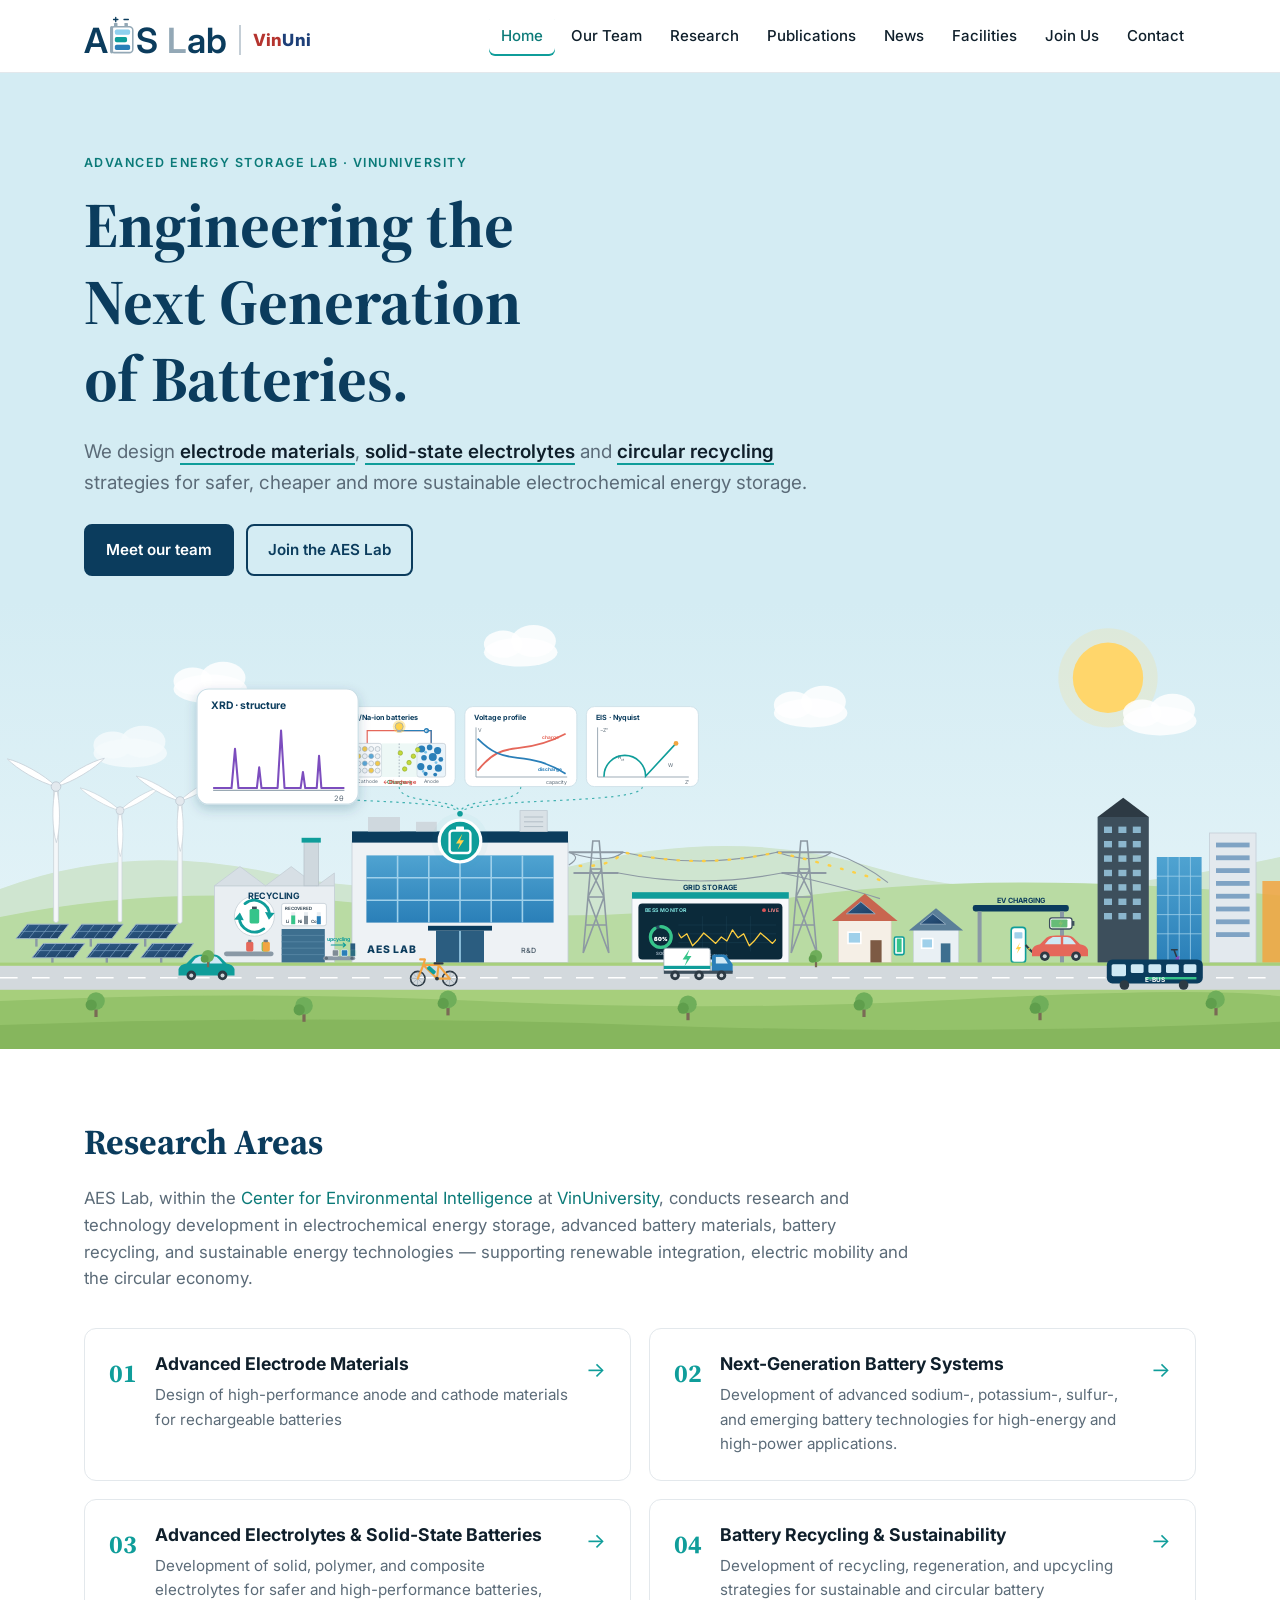
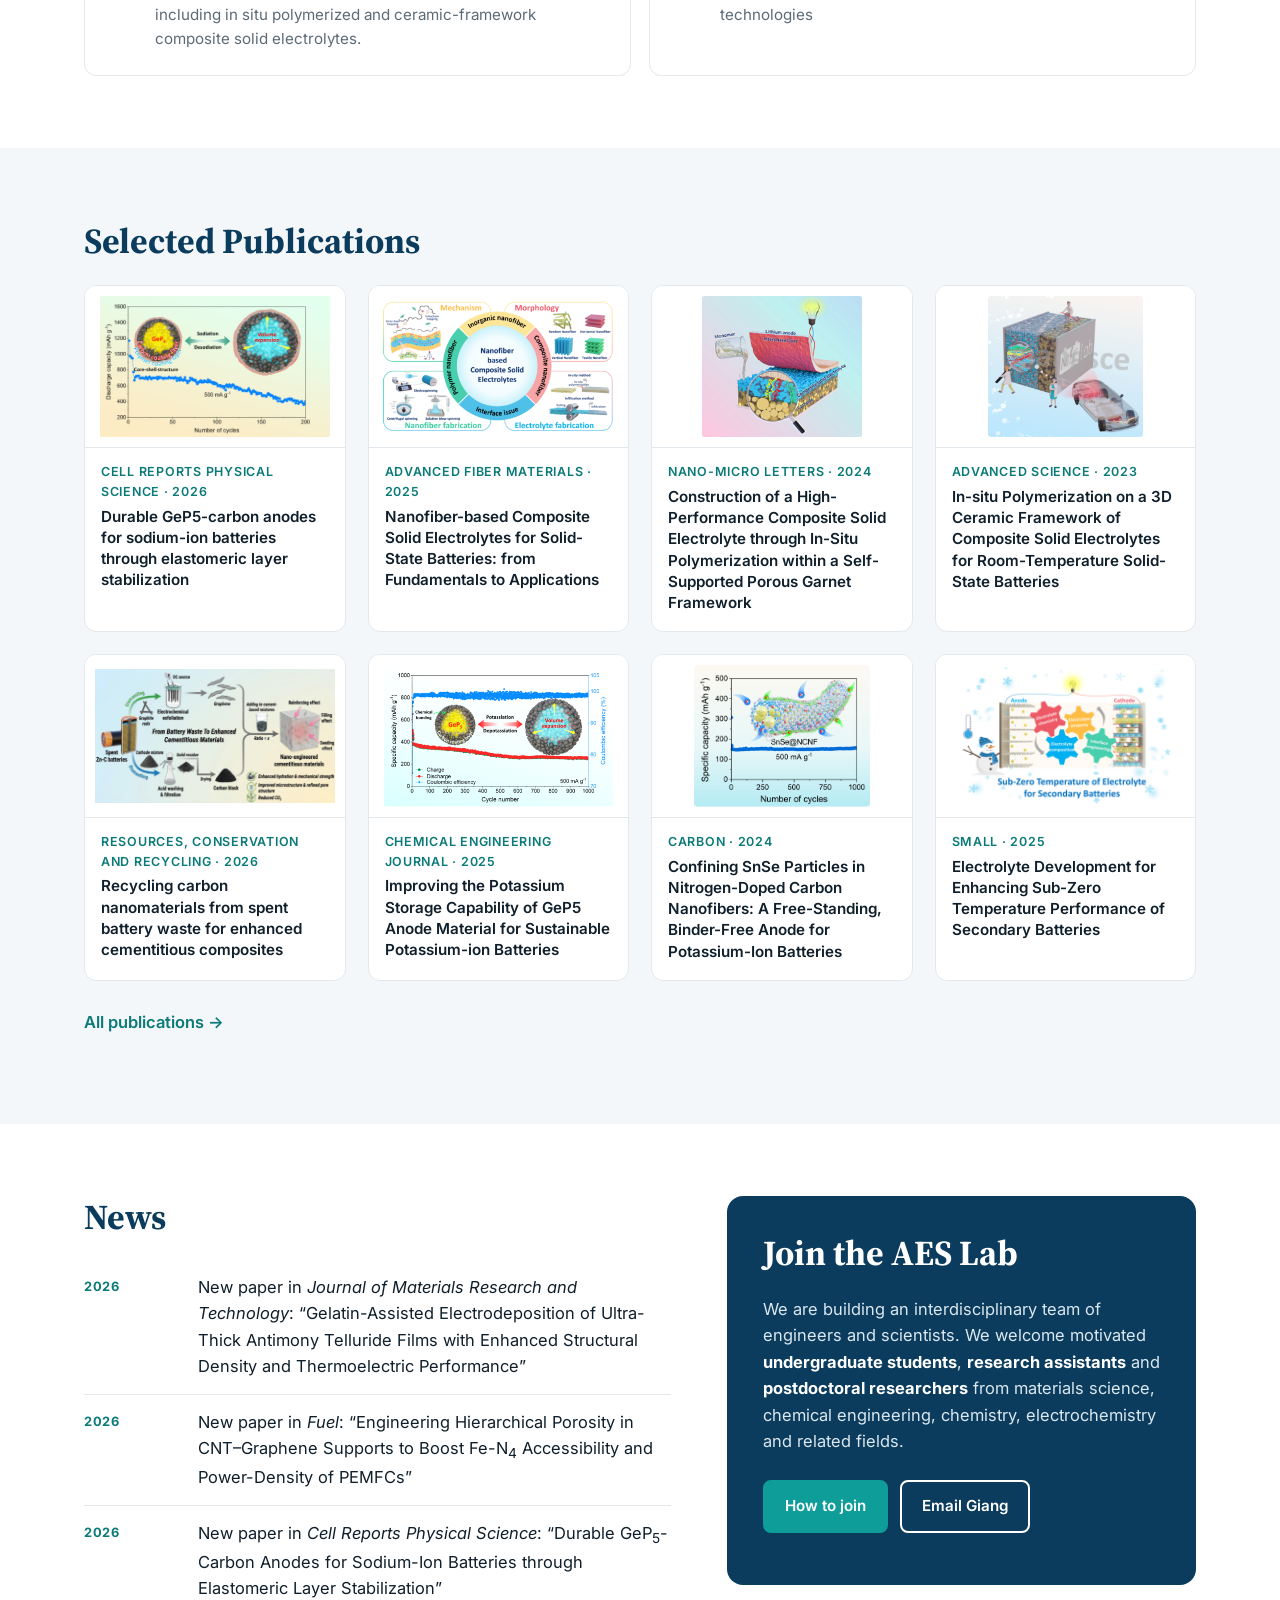
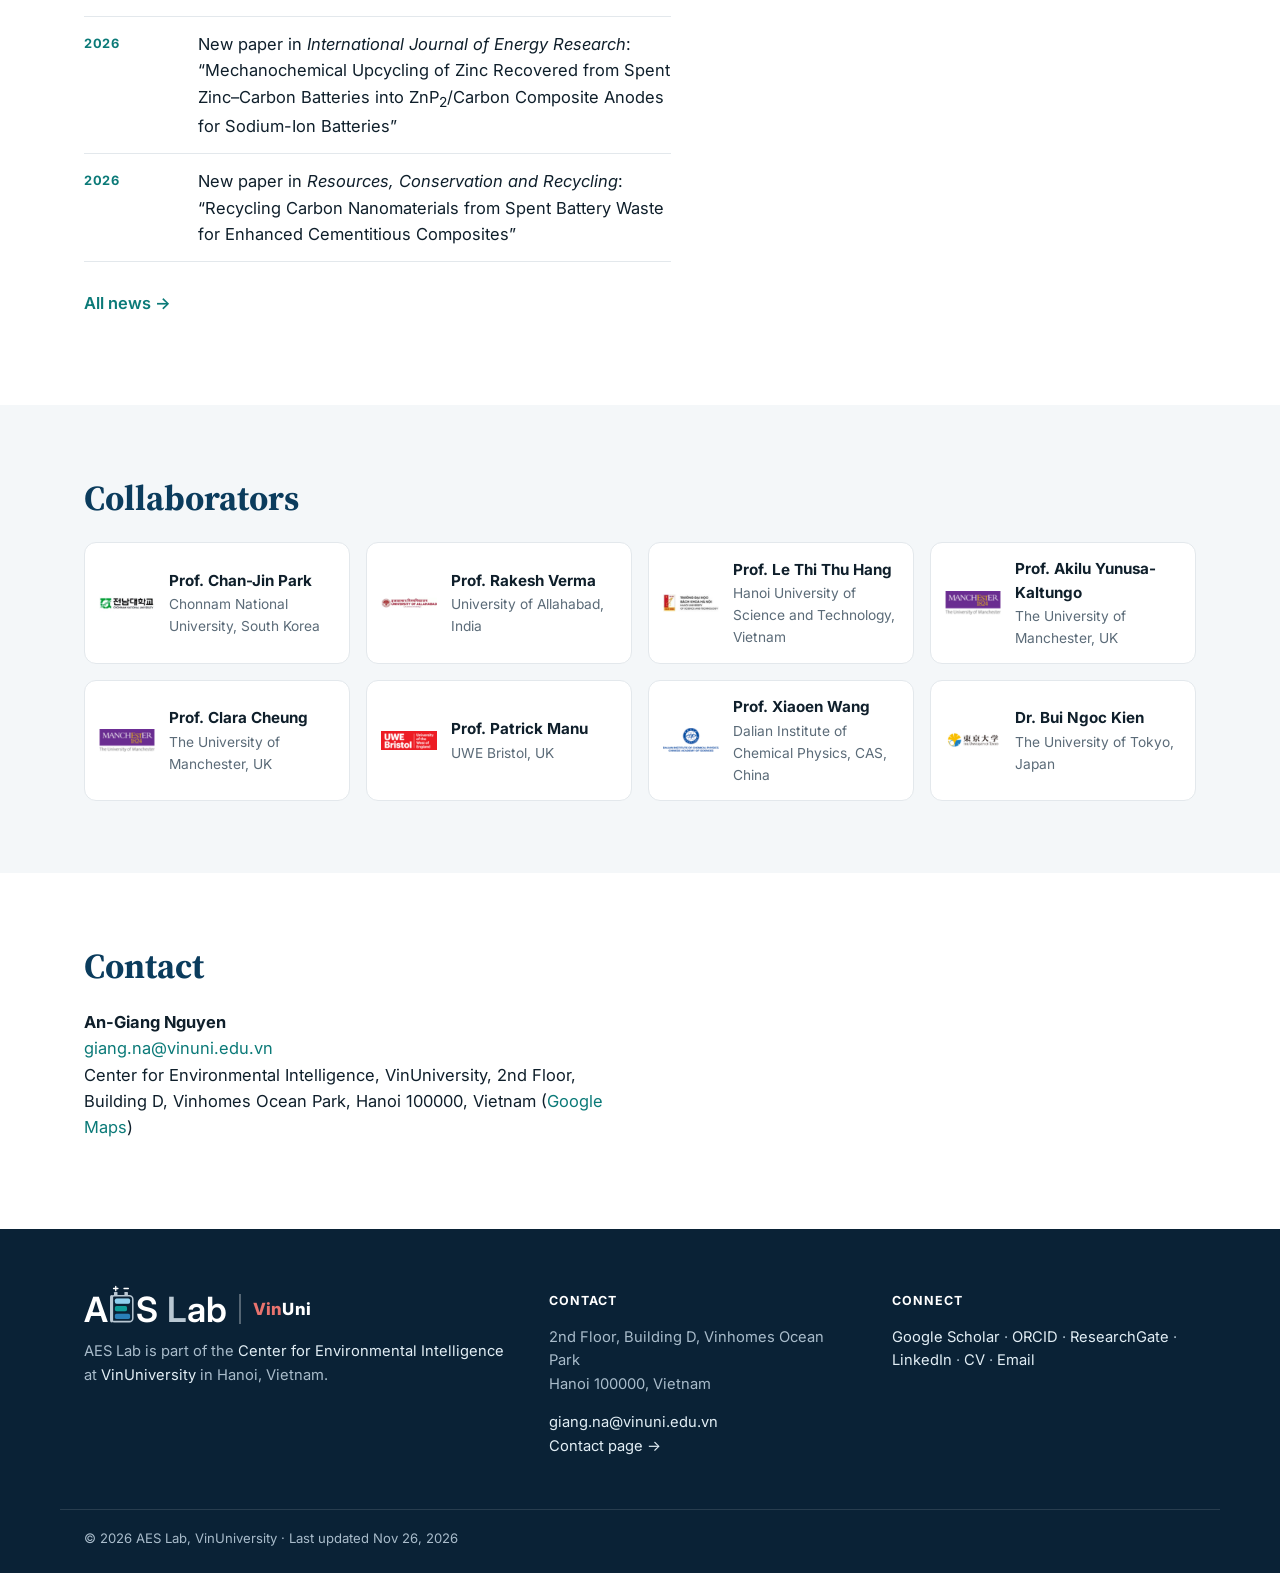
==== commit babfa183: "News: full paper titles; VinUni brand colours + logo alignment; justified Join Us text Co-Authored-B" ====
--- a/index.html
+++ b/index.html
@@ -17,7 +17,7 @@
 <a class="skip" href="#main">Skip to content</a>
 <header class="site-header">
   <div class="wrap nav-row">
-    <a class="logo" href="index.html" aria-label="AES Lab · VinUniversity"><svg class="logo-svg3" viewBox="0 0 330 92" role="img" aria-label="AES Lab"><g font-family="Inter,Arial,sans-serif" font-weight="600" font-size="80"><text class="l3-ink" x="0" y="84" textLength="55" lengthAdjust="spacingAndGlyphs">A</text><text class="l3-ink" x="120" y="84" textLength="50" lengthAdjust="spacingAndGlyphs">S</text><text x="192" y="84" textLength="136" lengthAdjust="spacingAndGlyphs"><tspan class="l3-gray">L</tspan><tspan class="l3-ink">ab</tspan></text></g><g><path class="l3-sign" d="M68 8 H78 M73 3 V13 M92 8 H102"/><rect class="l3-grayf" x="69" y="16" width="8" height="9" rx="1.5"/><rect class="l3-grayf" x="93" y="16" width="8" height="9" rx="1.5"/><rect class="l3-shell" x="61.75" y="24.75" width="50.5" height="59.5" rx="8"/><rect class="l3-grayf" x="60" y="23" width="7" height="63" rx="3.5"/><rect class="l3-slot l3-c1" x="71" y="31" width="35" height="12" rx="4"/><rect class="l3-slot l3-c2" x="71" y="48.5" width="28" height="12" rx="4"/><rect class="l3-slot l3-c3" x="71" y="66" width="35" height="12" rx="4"/><rect class="l3-bar l3-c1 l3-b3" x="71" y="31" width="35" height="12" rx="4"/><rect class="l3-bar l3-c2 l3-b2" x="71" y="48.5" width="28" height="12" rx="4"/><rect class="l3-bar l3-c3 l3-b1" x="71" y="66" width="35" height="12" rx="4"/></g></svg><span class="logo-div" aria-hidden="true"></span><span class="logo-org">VinUni</span></a>
+    <a class="logo" href="index.html" aria-label="AES Lab · VinUniversity"><svg class="logo-svg3" viewBox="0 0 330 92" role="img" aria-label="AES Lab"><g font-family="Inter,Arial,sans-serif" font-weight="600" font-size="80"><text class="l3-ink" x="0" y="84" textLength="55" lengthAdjust="spacingAndGlyphs">A</text><text class="l3-ink" x="120" y="84" textLength="50" lengthAdjust="spacingAndGlyphs">S</text><text x="192" y="84" textLength="136" lengthAdjust="spacingAndGlyphs"><tspan class="l3-gray">L</tspan><tspan class="l3-ink">ab</tspan></text></g><g><path class="l3-sign" d="M68 8 H78 M73 3 V13 M92 8 H102"/><rect class="l3-grayf" x="69" y="16" width="8" height="9" rx="1.5"/><rect class="l3-grayf" x="93" y="16" width="8" height="9" rx="1.5"/><rect class="l3-shell" x="61.75" y="24.75" width="50.5" height="59.5" rx="8"/><rect class="l3-grayf" x="60" y="23" width="7" height="63" rx="3.5"/><rect class="l3-slot l3-c1" x="71" y="31" width="35" height="12" rx="4"/><rect class="l3-slot l3-c2" x="71" y="48.5" width="28" height="12" rx="4"/><rect class="l3-slot l3-c3" x="71" y="66" width="35" height="12" rx="4"/><rect class="l3-bar l3-c1 l3-b3" x="71" y="31" width="35" height="12" rx="4"/><rect class="l3-bar l3-c2 l3-b2" x="71" y="48.5" width="28" height="12" rx="4"/><rect class="l3-bar l3-c3 l3-b1" x="71" y="66" width="35" height="12" rx="4"/></g></svg><span class="logo-div" aria-hidden="true"></span><span class="logo-org"><span class="vin">Vin</span><span class="uni">Uni</span></span></a>
     <input type="checkbox" id="menu-toggle" class="menu-toggle" aria-label="Menu">
     <label for="menu-toggle" class="menu-btn"><span></span>Menu</label>
     <nav aria-label="Main"><ul><li><a href="index.html" class=active aria-current=page>Home</a></li><li><a href="team.html">Our Team</a></li><li><a href="research.html">Research</a></li><li><a href="publications.html">Publications</a></li><li><a href="news.html">News</a></li><li><a href="facilities.html">Facilities</a></li><li><a href="join.html">Join Us</a></li><li><a href="contact.html">Contact</a></li></ul></nav>
@@ -410,7 +410,7 @@
   <div class="wrap two-col">
     <div>
       <h2 class="section-title">News</h2>
-      <ul class="news"><li><span class="date">2026</span><a href="https://doi.org/10.1016/j.jmrt.2026.08.152">New paper in <em>Journal of Materials Research and Technology</em>: gelatin-assisted electrodeposition of ultra-thick antimony telluride films.</a></li><li><span class="date">2026</span><a href="https://doi.org/10.1016/j.fuel.2026.141014">New paper in <em>Fuel</em>: hierarchical porosity in CNT–graphene supports for PEM fuel cells.</a></li><li><span class="date">2026</span><a href="https://doi.org/10.1016/j.xcrp.2026.103433">New paper in <em>Cell Reports Physical Science</em>: durable GeP<sub>5</sub>–carbon anodes for sodium-ion batteries.</a></li><li><span class="date">2026</span><a href="https://doi.org/10.1155/er/6625373">New paper in <em>International Journal of Energy Research</em>: upcycling zinc from spent Zn–C batteries into ZnP<sub>2</sub>/carbon anodes.</a></li><li><span class="date">2026</span><a href="https://doi.org/10.1016/j.resconrec.2026.108887">New paper in <em>Resources, Conservation and Recycling</em>: carbon nanomaterials from spent batteries for cementitious composites.</a></li></ul>
+      <ul class="news"><li><span class="date">2026</span><a href="https://doi.org/10.1016/j.jmrt.2026.08.152">New paper in <em>Journal of Materials Research and Technology</em>: “Gelatin-Assisted Electrodeposition of Ultra-Thick Antimony Telluride Films with Enhanced Structural Density and Thermoelectric Performance”</a></li><li><span class="date">2026</span><a href="https://doi.org/10.1016/j.fuel.2026.141014">New paper in <em>Fuel</em>: “Engineering Hierarchical Porosity in CNT–Graphene Supports to Boost Fe-N<sub>4</sub> Accessibility and Power-Density of PEMFCs”</a></li><li><span class="date">2026</span><a href="https://doi.org/10.1016/j.xcrp.2026.103433">New paper in <em>Cell Reports Physical Science</em>: “Durable GeP<sub>5</sub>-Carbon Anodes for Sodium-Ion Batteries through Elastomeric Layer Stabilization”</a></li><li><span class="date">2026</span><a href="https://doi.org/10.1155/er/6625373">New paper in <em>International Journal of Energy Research</em>: “Mechanochemical Upcycling of Zinc Recovered from Spent Zinc–Carbon Batteries into ZnP<sub>2</sub>/Carbon Composite Anodes for Sodium-Ion Batteries”</a></li><li><span class="date">2026</span><a href="https://doi.org/10.1016/j.resconrec.2026.108887">New paper in <em>Resources, Conservation and Recycling</em>: “Recycling Carbon Nanomaterials from Spent Battery Waste for Enhanced Cementitious Composites”</a></li></ul>
       <p class="more"><a href="news.html">All news →</a></p>
     </div>
     <div class="join-card">
@@ -438,7 +438,7 @@
 <footer class="site-footer">
   <div class="wrap footer-grid">
     <div>
-      <a class="logo logo-light" href="index.html" aria-label="AES Lab · VinUniversity"><svg class="logo-svg3" viewBox="0 0 330 92" role="img" aria-label="AES Lab"><g font-family="Inter,Arial,sans-serif" font-weight="600" font-size="80"><text class="l3-ink" x="0" y="84" textLength="55" lengthAdjust="spacingAndGlyphs">A</text><text class="l3-ink" x="120" y="84" textLength="50" lengthAdjust="spacingAndGlyphs">S</text><text x="192" y="84" textLength="136" lengthAdjust="spacingAndGlyphs"><tspan class="l3-gray">L</tspan><tspan class="l3-ink">ab</tspan></text></g><g><path class="l3-sign" d="M68 8 H78 M73 3 V13 M92 8 H102"/><rect class="l3-grayf" x="69" y="16" width="8" height="9" rx="1.5"/><rect class="l3-grayf" x="93" y="16" width="8" height="9" rx="1.5"/><rect class="l3-shell" x="61.75" y="24.75" width="50.5" height="59.5" rx="8"/><rect class="l3-grayf" x="60" y="23" width="7" height="63" rx="3.5"/><rect class="l3-slot l3-c1" x="71" y="31" width="35" height="12" rx="4"/><rect class="l3-slot l3-c2" x="71" y="48.5" width="28" height="12" rx="4"/><rect class="l3-slot l3-c3" x="71" y="66" width="35" height="12" rx="4"/><rect class="l3-bar l3-c1 l3-b3" x="71" y="31" width="35" height="12" rx="4"/><rect class="l3-bar l3-c2 l3-b2" x="71" y="48.5" width="28" height="12" rx="4"/><rect class="l3-bar l3-c3 l3-b1" x="71" y="66" width="35" height="12" rx="4"/></g></svg><span class="logo-div" aria-hidden="true"></span><span class="logo-org">VinUni</span></a>
+      <a class="logo logo-light" href="index.html" aria-label="AES Lab · VinUniversity"><svg class="logo-svg3" viewBox="0 0 330 92" role="img" aria-label="AES Lab"><g font-family="Inter,Arial,sans-serif" font-weight="600" font-size="80"><text class="l3-ink" x="0" y="84" textLength="55" lengthAdjust="spacingAndGlyphs">A</text><text class="l3-ink" x="120" y="84" textLength="50" lengthAdjust="spacingAndGlyphs">S</text><text x="192" y="84" textLength="136" lengthAdjust="spacingAndGlyphs"><tspan class="l3-gray">L</tspan><tspan class="l3-ink">ab</tspan></text></g><g><path class="l3-sign" d="M68 8 H78 M73 3 V13 M92 8 H102"/><rect class="l3-grayf" x="69" y="16" width="8" height="9" rx="1.5"/><rect class="l3-grayf" x="93" y="16" width="8" height="9" rx="1.5"/><rect class="l3-shell" x="61.75" y="24.75" width="50.5" height="59.5" rx="8"/><rect class="l3-grayf" x="60" y="23" width="7" height="63" rx="3.5"/><rect class="l3-slot l3-c1" x="71" y="31" width="35" height="12" rx="4"/><rect class="l3-slot l3-c2" x="71" y="48.5" width="28" height="12" rx="4"/><rect class="l3-slot l3-c3" x="71" y="66" width="35" height="12" rx="4"/><rect class="l3-bar l3-c1 l3-b3" x="71" y="31" width="35" height="12" rx="4"/><rect class="l3-bar l3-c2 l3-b2" x="71" y="48.5" width="28" height="12" rx="4"/><rect class="l3-bar l3-c3 l3-b1" x="71" y="66" width="35" height="12" rx="4"/></g></svg><span class="logo-div" aria-hidden="true"></span><span class="logo-org"><span class="vin">Vin</span><span class="uni">Uni</span></span></a>
       <p>AES Lab is part of the <a href="https://cei.vinuni.edu.vn/">Center for Environmental Intelligence</a> at <a href="https://vinuni.edu.vn/">VinUniversity</a> in Hanoi, Vietnam.</p>
     </div>
     <div>
--- a/assets/style.css
+++ b/assets/style.css
@@ -219,3 +219,12 @@
 .hero-svg .rd-hover:hover,.hero-svg .rd-hover:focus-visible{opacity:1;transform:scale(1.75);filter:drop-shadow(0 6px 10px rgba(11,60,93,.25));outline:none}
 .hero-svg .spot-layer{transition:opacity .2s}
 .hero-svg:has(.rd-hover:hover) .spot-layer,.hero-svg:has(.rd-hover:focus-visible) .spot-layer{opacity:0}
+
+/* VinUni wordmark colours (from vinuni.edu.vn logo) + vertical alignment with the AES Lab logo */
+.logo-org{transform:translateY(4px);letter-spacing:.01em}
+.logo-div{transform:translateY(4px)}
+.logo-org .vin{color:#b5342f}.logo-org .uni{color:#1d3f78}
+.logo-light .logo-org .vin{color:#e8736e}.logo-light .logo-org .uni{color:#fff}
+/* Join page: full-width, justified text */
+.section-lead.wide{max-width:none;text-align:justify}
+.position p{text-align:justify}
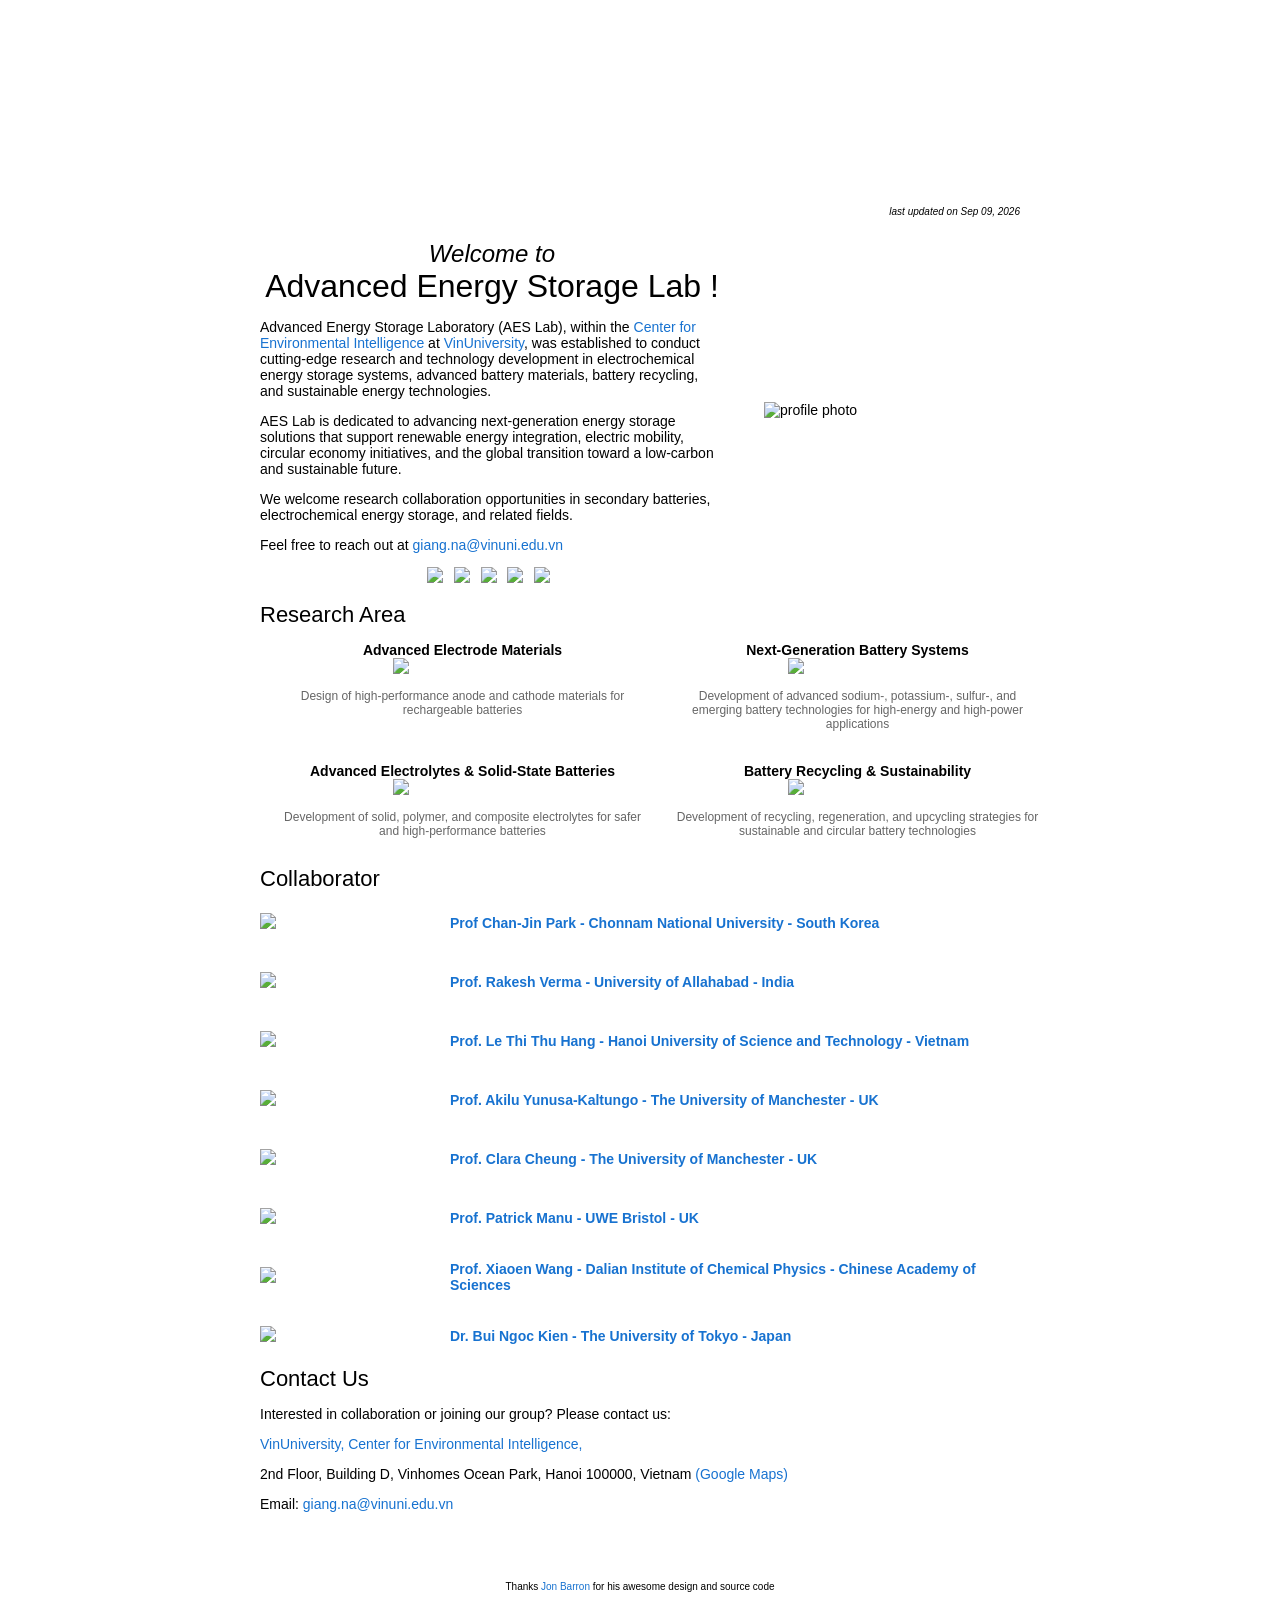
==== commit 9cdab504: "Add files via upload" ====
--- a/index.html
+++ b/index.html
@@ -1,457 +1,312 @@
-<!DOCTYPE html>
-<html lang="en">
-<head>
-<meta charset="utf-8">
-<meta name="viewport" content="width=device-width, initial-scale=1">
-<title>Home | AES Lab</title>
-<meta name="description" content="Advanced Energy Storage Lab (AES Lab) at VinUniversity, Hanoi.">
-<meta name="author" content="An-Giang Nguyen">
-<meta name="google-site-verification" content="d0pSPKO_GlTzVYPjmjcmrT25txM_n-tMU0p10082C5M">
-<link rel="icon" type="image/png" href="images/icon.png">
-<link rel="preconnect" href="https://fonts.googleapis.com">
-<link rel="preconnect" href="https://fonts.gstatic.com" crossorigin>
-<link href="https://fonts.googleapis.com/css2?family=Inter:wght@400;500;600;700&family=Source+Serif+4:opsz,wght@8..60,600;8..60,700&display=swap" rel="stylesheet">
-<link rel="stylesheet" href="assets/style.css">
+<!DOCTYPE HTML>
+<html lang="en"><head><meta http-equiv="Content-Type" content="text/html; charset=UTF-8">
+
+  <title>An-Giang NGUYEN</title>
+  
+  <meta name="author" content="An-Giang NGUYEN">
+  <meta name="viewport" content="width=device-width, initial-scale=1">
+  
+ <link rel="stylesheet" type="text/css" href="stylesheet.css">
+  <link rel="icon" type="image/png" href="images/icon.png">	
+
+  
+  <meta name="google-site-verification" content="d0pSPKO_GlTzVYPjmjcmrT25txM_n-tMU0p10082C5M" />
+  <meta name="google-site-verification" content="d0pSPKO_GlTzVYPjmjcmrT25txM_n-tMU0p10082C5M">
 </head>
+
+<!--Navigation -->
+                
+ <nav>
+       <table style="width:100%;max-width:800px;border:0px;border-spacing:0px;border-collapse:separate;margin-right:auto;margin-left:auto;"><tbody>
+    <tr style="padding:0px">
+      <td style="padding:0px">
+        <table style="width:100%;border:0px;border-spacing:0px;border-collapse:separate;margin-right:auto;margin-left:auto;"><tbody>
+          <tr style="padding:0px">
+            <td style="padding-right:2.5%;padding-left:2.5%;width:63%;vertical-align:middle">
+        
+              
+        <div class="brand">
+           <ul>
+            <li><h2> <a href="https://giangsce.github.io/">AES Lab</a></h2></li>
+          </ul>
+        </div>
+     <ul>
+        
+		 <li><a href="pi.html">PI</a></li>
+		 <li><a href="member.html">member</a></li>
+		 <li><a href="publication.html">publication</a></li>
+		 <li><a href="facility.html">facility</a></li>
+         <li><a href="outreach.html">outreach</a></li>
+		 <li><a href="join.html">join us</a></li>
+        <!-- <li><a href="https://sites.google.com/site/giangsce/others">site</a></li> -->
+	 </ul>
+ </nav>          
+ <!-- Navigation 
+ 
+
+
+		
+ <!-- Background-->
+          
+<link rel="stylesheet" href="navigation.css">     
+ <section class="section1"></section>  
+ <tr style="padding:0px">
+ <td style="padding-top:0%;padding-bottom:0%;padding-right:2.5%" align="right">		
+<font size="1"><i>last updated on Sep 09, 2026</i></font>
+</td></tr>
+</td></tr></tbody></table>   
+<!-- Background-->	
+	 
+
+
+
+
+<!--Intro -->	 
+
 <body>
-<a class="skip" href="#main">Skip to content</a>
-<header class="site-header">
-  <div class="wrap nav-row">
-    <a class="logo" href="index.html" aria-label="AES Lab · VinUniversity"><svg class="logo-svg3" viewBox="0 0 330 92" role="img" aria-label="AES Lab"><g font-family="Inter,Arial,sans-serif" font-weight="600" font-size="80"><text class="l3-ink" x="0" y="84" textLength="55" lengthAdjust="spacingAndGlyphs">A</text><text class="l3-ink" x="120" y="84" textLength="50" lengthAdjust="spacingAndGlyphs">S</text><text x="192" y="84" textLength="136" lengthAdjust="spacingAndGlyphs"><tspan class="l3-gray">L</tspan><tspan class="l3-ink">ab</tspan></text></g><g><path class="l3-sign" d="M68 8 H78 M73 3 V13 M92 8 H102"/><rect class="l3-grayf" x="69" y="16" width="8" height="9" rx="1.5"/><rect class="l3-grayf" x="93" y="16" width="8" height="9" rx="1.5"/><rect class="l3-shell" x="61.75" y="24.75" width="50.5" height="59.5" rx="8"/><rect class="l3-grayf" x="60" y="23" width="7" height="63" rx="3.5"/><rect class="l3-slot l3-c1" x="71" y="31" width="35" height="12" rx="4"/><rect class="l3-slot l3-c2" x="71" y="48.5" width="28" height="12" rx="4"/><rect class="l3-slot l3-c3" x="71" y="66" width="35" height="12" rx="4"/><rect class="l3-bar l3-c1 l3-b3" x="71" y="31" width="35" height="12" rx="4"/><rect class="l3-bar l3-c2 l3-b2" x="71" y="48.5" width="28" height="12" rx="4"/><rect class="l3-bar l3-c3 l3-b1" x="71" y="66" width="35" height="12" rx="4"/></g></svg><span class="logo-div" aria-hidden="true"></span><span class="logo-org"><span class="vin">Vin</span><span class="uni">Uni</span></span></a>
-    <input type="checkbox" id="menu-toggle" class="menu-toggle" aria-label="Menu">
-    <label for="menu-toggle" class="menu-btn"><span></span>Menu</label>
-    <nav aria-label="Main"><ul><li><a href="index.html" class=active aria-current=page>Home</a></li><li><a href="team.html">Our Team</a></li><li><a href="research.html">Research</a></li><li><a href="publications.html">Publications</a></li><li><a href="news.html">News</a></li><li><a href="facilities.html">Facilities</a></li><li><a href="join.html">Join Us</a></li><li><a href="contact.html">Contact</a></li></ul></nav>
-  </div>
-</header>
-<main id="main">
-
-<section class="hero">
-  <div class="wrap hero-inner">
-    <p class="kicker">Advanced Energy Storage Lab · VinUniversity</p>
-    <h1>Engineering the Next Generation of Batteries.</h1>
-    <p class="lead">We design <em>electrode materials</em>, <em>solid-state electrolytes</em> and <em>circular recycling</em> strategies for safer, cheaper and more sustainable electrochemical energy storage.</p>
-    <p class="cta"><a class="btn" href="team.html">Meet our team</a><a class="btn btn-ghost" href="join.html">Join the AES Lab</a></p>
-  </div>
-  <svg class="hero-img hero-svg" xmlns="http://www.w3.org/2000/svg" viewBox="0 0 1600 560" preserveAspectRatio="xMidYMax slice" role="img" aria-labelledby="t">
-<title id="t">Illustration of the battery ecosystem: solar panels and wind turbines feed a battery research lab, grid-scale battery storage, homes with batteries, an EV charging station and electric vehicles, with a battery recycling plant closing the loop.</title>
-<defs>
-  <linearGradient id="sky" x1="0" y1="0" x2="0" y2="1">
-    <stop offset="0" stop-color="#d4ecf3"/><stop offset="1" stop-color="#e8f5f9"/>
-  </linearGradient>
-  <linearGradient id="glass" x1="0" y1="0" x2="0" y2="1">
-    <stop offset="0" stop-color="#4fa3d1"/><stop offset="1" stop-color="#2a7fb8"/>
-  </linearGradient>
-  <linearGradient id="panel" x1="0" y1="0" x2="1" y2="1">
-    <stop offset="0" stop-color="#2f5d8a"/><stop offset="1" stop-color="#1d3f63"/>
-  </linearGradient>
-  <g id="turbine">
-    <rect x="-3" y="0" width="6" height="170" rx="3" fill="#f4f7f9" stroke="#c9d3da"/>
-    <g>
-      <animateTransform attributeName="transform" type="rotate" from="0" to="360" dur="7s" repeatCount="indefinite"/>
-      <path d="M0 0 C6 -20 5 -55 0 -70 C-5 -55 -6 -20 0 0Z" fill="#fff" stroke="#c9d3da"/>
-      <path d="M0 0 C6 -20 5 -55 0 -70 C-5 -55 -6 -20 0 0Z" fill="#fff" stroke="#c9d3da" transform="rotate(120)"/>
-      <path d="M0 0 C6 -20 5 -55 0 -70 C-5 -55 -6 -20 0 0Z" fill="#fff" stroke="#c9d3da" transform="rotate(240)"/>
-    </g>
-    <circle r="6" fill="#e3e9ee" stroke="#b9c5ce"/>
-  </g>
-  <g id="solar">
-    <path d="M0 18 L14 0 H66 L52 18Z" fill="url(#panel)" stroke="#9fb6c9" stroke-width="1.2"/>
-    <path d="M17 0 L3 18 M30 0 L16 18 M43 0 L29 18 M56 0 L42 18 M7 9 H59" stroke="#7fa3c4" stroke-width=".8"/>
-    <rect x="24" y="18" width="3" height="10" fill="#8a99a6"/>
-  </g>
-  <g id="cloud">
-    <ellipse cx="0" cy="0" rx="46" ry="18" fill="#fff" opacity=".85"/>
-    <ellipse cx="-22" cy="-10" rx="24" ry="17" fill="#fff" opacity=".85"/>
-    <ellipse cx="16" cy="-14" rx="28" ry="20" fill="#fff" opacity=".85"/>
-  </g>
-  <g id="tree">
-    <rect x="-2" y="0" width="4" height="14" fill="#7a6a55"/>
-    <circle cy="-6" r="11" fill="#6fae5a"/><circle cx="-6" cy="-1" r="7" fill="#5f9e4c"/>
-  </g>
-  <g id="bolt"><path d="M3 -10 L-5 2 H0 L-3 10 L5 -2 H0Z" fill="#ffd34d"/></g>
-  <g id="pylon" fill="none" stroke="#8d99a3" stroke-width="2">
-    <path d="M-16 140 L-4 0 L4 0 L16 140 M-10 70 H10 M-13 105 H13 M-7 35 H7 M-16 140 L10 70 M16 140 L-10 70 M-10 70 L7 35 M10 70 L-7 35"/>
-    <path d="M-34 14 H34 M-28 40 H28" stroke-width="2.5"/>
-  </g>
-  <g id="car">
-    <path d="M0 18 V10 Q2 4 10 3 L18 -5 Q22 -8 30 -8 H44 Q50 -8 54 -3 L60 3 Q68 4 70 10 V18Z" fill="currentColor"/>
-    <path d="M21 -3 L26 -6 H36 V3 H16Z M39 -6 H44 Q48 -6 51 -2 L55 3 H39Z" fill="#cfe9f5"/>
-    <circle cx="16" cy="18" r="6" fill="#2d3a44"/><circle cx="16" cy="18" r="2.5" fill="#cfd6db"/>
-    <circle cx="55" cy="18" r="6" fill="#2d3a44"/><circle cx="55" cy="18" r="2.5" fill="#cfd6db"/>
-  </g>
-  <filter id="sh" x="-20%" y="-20%" width="140%" height="160%"><feDropShadow dx="0" dy="4" stdDeviation="5" flood-color="#0b3c5d" flood-opacity=".22"/></filter>
-  <g id="cEIS"><rect width="140" height="100" rx="10" fill="#fff" stroke="#c9dde6"/><text x="12" y="17" font-family="Inter,Arial,sans-serif" font-size="9" font-weight="700" fill="#0b3c5d">EIS · Nyquist</text>
-  <path d="M14 88 H128 M14 88 V26" stroke="#9aa9b4" stroke-width="1.2"/>
-  <g font-family="Inter,Arial,sans-serif" font-size="6.5" fill="#5b6b78"><text x="128" y="97" text-anchor="end">Z′</text><text x="17" y="32">−Z″</text><text x="40" y="66">R<tspan font-size="4.5" dy="1.5">ct</tspan></text><text x="102" y="76">W</text></g>
-  <path id="nyq" d="M22 87 A26 26 0 0 1 74 87 L112 46" fill="none" stroke="#0f9d9a" stroke-width="2" stroke-linecap="round" stroke-dasharray="170" stroke-dashoffset="170"><animate attributeName="stroke-dashoffset" values="170;0;0;170" keyTimes="0;.55;.85;1" dur="5s" repeatCount="indefinite"/></path>
-  <circle r="3" fill="#f2a541"><animateMotion dur="5s" repeatCount="indefinite" keyPoints="0;1;1;0" keyTimes="0;.55;.85;1" calcMode="linear"><mpath href="#nyq"/></animateMotion></circle>
-</g>
-  <g id="cV"><rect width="140" height="100" rx="10" fill="#fff" stroke="#c9dde6"/><text x="12" y="17" font-family="Inter,Arial,sans-serif" font-size="9" font-weight="700" fill="#0b3c5d">Voltage profile</text>
-  <path d="M14 88 H128 M14 88 V26" stroke="#9aa9b4" stroke-width="1.2"/>
-  <g font-family="Inter,Arial,sans-serif" font-size="6.5" fill="#5b6b78"><text x="128" y="97" text-anchor="end">capacity</text><text x="17" y="32">V</text></g>
-  <path d="M16 80 C34 58 46 54 66 52 S104 46 126 34" fill="none" stroke="#e5675a" stroke-width="2.2" stroke-dasharray="160" stroke-dashoffset="160"><animate attributeName="stroke-dashoffset" values="160;0;0;160" keyTimes="0;.45;.85;1" dur="5s" repeatCount="indefinite"/></path>
-  <path d="M16 40 C34 58 46 62 66 64 S104 70 126 84" fill="none" stroke="#2a7fb8" stroke-width="2.2" stroke-dasharray="160" stroke-dashoffset="160"><animate attributeName="stroke-dashoffset" values="160;160;0;0;160" keyTimes="0;.2;.65;.85;1" dur="5s" repeatCount="indefinite"/></path>
-  <g font-family="Inter,Arial,sans-serif" font-size="6" font-weight="700"><text x="96" y="40" fill="#e5675a">charge</text><text x="92" y="80" fill="#2a7fb8">discharge</text></g>
-</g>
-  <g id="cCell"><rect width="140" height="100" rx="10" fill="#fff" stroke="#c9dde6"/><text x="12" y="17" font-family="Inter,Arial,sans-serif" font-size="9" font-weight="700" fill="#0b3c5d">Li/Na-ion batteries</text>
-  <path id="wire" d="M30 46 V30 H110 V46" fill="none" stroke="#e5675a" stroke-width="1.5"/>
-  <path d="M70 30 H110 V46" fill="none" stroke="#2a7fb8" stroke-width="1.5"/>
-  <circle cx="70" cy="25" r="8" fill="#ffd34d" opacity="0"><animate attributeName="opacity" values="0;0;.45;.45;0" keyTimes="0;.5;.54;.96;1" dur="6s" repeatCount="indefinite"/></circle>
-  <circle cx="70" cy="25" r="5" stroke="#9aa9b4" stroke-width="1"><animate attributeName="fill" values="#eef2f5;#eef2f5;#ffd34d;#ffd34d;#eef2f5" keyTimes="0;.5;.54;.96;1" dur="6s" repeatCount="indefinite"/></circle>
-  <rect x="67.5" y="29.5" width="5" height="2.5" fill="#9aa9b4"/>
-  <g><animateMotion dur="6s" repeatCount="indefinite" keyPoints="0;1;1;0;0" keyTimes="0;.42;.5;.92;1" calcMode="linear"><mpath href="#wire"/></animateMotion><circle r="3.2" fill="#2a7fb8"/><text x="-2.4" y="2.2" font-family="Inter,Arial,sans-serif" font-size="5.5" font-weight="700" fill="#fff">e</text></g>
-  <rect x="12" y="46" width="36" height="42" rx="3" fill="#f7f9fb" stroke="#c4ced6"/><circle cx="19" cy="53" r="3.1" fill="#eef2f5" stroke="#9aa9b4" stroke-width=".7"/><circle cx="19" cy="62" r="3.1" fill="#f2c94c" stroke="#9aa9b4" stroke-width=".7"/><circle cx="19" cy="71" r="3.1" fill="#eef2f5" stroke="#9aa9b4" stroke-width=".7"/><circle cx="19" cy="80" r="3.1" fill="#eef2f5" stroke="#9aa9b4" stroke-width=".7"/><circle cx="27" cy="53" r="3.1" fill="#f2c94c" stroke="#9aa9b4" stroke-width=".7"/><circle cx="27" cy="62" r="3.1" fill="#eef2f5" stroke="#9aa9b4" stroke-width=".7"/><circle cx="27" cy="71" r="3.1" fill="#5aa7d6" stroke="#9aa9b4" stroke-width=".7"/><circle cx="27" cy="80" r="3.1" fill="#eef2f5" stroke="#9aa9b4" stroke-width=".7"/><circle cx="35" cy="53" r="3.1" fill="#eef2f5" stroke="#9aa9b4" stroke-width=".7"/><circle cx="35" cy="62" r="3.1" fill="#5aa7d6" stroke="#9aa9b4" stroke-width=".7"/><circle cx="35" cy="71" r="3.1" fill="#eef2f5" stroke="#9aa9b4" stroke-width=".7"/><circle cx="35" cy="80" r="3.1" fill="#f2c94c" stroke="#9aa9b4" stroke-width=".7"/><circle cx="43" cy="53" r="3.1" fill="#eef2f5" stroke="#9aa9b4" stroke-width=".7"/><circle cx="43" cy="62" r="3.1" fill="#eef2f5" stroke="#9aa9b4" stroke-width=".7"/><circle cx="43" cy="71" r="3.1" fill="#f2c94c" stroke="#9aa9b4" stroke-width=".7"/><circle cx="43" cy="80" r="3.1" fill="#eef2f5" stroke="#9aa9b4" stroke-width=".7"/>
-  <rect x="92" y="46" width="36" height="42" rx="3" fill="#eaf4fa" stroke="#c4ced6"/><g fill="#2a7fb8"><circle cx="98" cy="53" r="4.5"/><circle cx="108" cy="51" r="3.5"/><circle cx="118" cy="55" r="4.5"/><circle cx="101" cy="64" r="3.5"/><circle cx="112" cy="63" r="5"/><circle cx="122" cy="66" r="3"/><circle cx="97" cy="75" r="4.5"/><circle cx="108" cy="76" r="3.2"/><circle cx="119" cy="77" r="4.5"/><circle cx="103" cy="84" r="2.6"/><circle cx="115" cy="85" r="2.4"/></g>
-  <g fill="#7cc4ea"><circle cx="103" cy="57" r="1.8"/><circle cx="116" cy="70" r="1.8"/><circle cx="100" cy="81" r="1.6"/></g>
-  <rect x="48" y="46" width="44" height="42" fill="#e6f6f2" opacity=".7"/>
-  <path d="M70 46 V88" stroke="#9aa9b4" stroke-width="1" stroke-dasharray="2 2"/>
-  <circle cy="54" r="2.8" fill="#c3d93b" stroke="#8aa61f" stroke-width=".7"><animate attributeName="cx" values="32;108;108;32;32" keyTimes="0;.42;.5;.92;1" dur="6s" begin="-0.00s" repeatCount="indefinite"/></circle><circle cy="62" r="2.8" fill="#c3d93b" stroke="#8aa61f" stroke-width=".7"><animate attributeName="cx" values="32;108;108;32;32" keyTimes="0;.42;.5;.92;1" dur="6s" begin="-0.18s" repeatCount="indefinite"/></circle><circle cy="70" r="2.8" fill="#c3d93b" stroke="#8aa61f" stroke-width=".7"><animate attributeName="cx" values="32;108;108;32;32" keyTimes="0;.42;.5;.92;1" dur="6s" begin="-0.36s" repeatCount="indefinite"/></circle><circle cy="78" r="2.8" fill="#c3d93b" stroke="#8aa61f" stroke-width=".7"><animate attributeName="cx" values="32;108;108;32;32" keyTimes="0;.42;.5;.92;1" dur="6s" begin="-0.54s" repeatCount="indefinite"/></circle><circle cy="58" r="2.8" fill="#c3d93b" stroke="#8aa61f" stroke-width=".7"><animate attributeName="cx" values="32;108;108;32;32" keyTimes="0;.42;.5;.92;1" dur="6s" begin="-0.72s" repeatCount="indefinite"/></circle>
-  <g font-family="Inter,Arial,sans-serif" font-size="6" fill="#5b6b78" text-anchor="middle"><text x="30" y="96">Cathode</text><text x="110" y="96">Anode</text></g>
-  <g font-family="Inter,Arial,sans-serif" font-size="7" font-weight="700" text-anchor="middle">
-    <text x="70" y="97" fill="#2e9e5b">Charge →<animate attributeName="opacity" calcMode="discrete" values="1;0" keyTimes="0;.5" dur="6s" repeatCount="indefinite"/></text>
-    <text x="70" y="97" fill="#d9534f" opacity="0">← Discharge<animate attributeName="opacity" calcMode="discrete" values="0;1" keyTimes="0;.5" dur="6s" repeatCount="indefinite"/></text>
-  </g>
-</g>
-  <g id="cXRD"><rect width="140" height="100" rx="10" fill="#fff" stroke="#c9dde6"/><text x="12" y="17" font-family="Inter,Arial,sans-serif" font-size="9" font-weight="700" fill="#0b3c5d">XRD · structure</text>
-  <path d="M14 88 H128" stroke="#9aa9b4" stroke-width="1.2"/>
-  <g font-family="Inter,Arial,sans-serif" font-size="6.5" fill="#5b6b78"><text x="128" y="97" text-anchor="end">2θ</text></g>
-  <path d="M14 86 H30 L33 52 L36 86 H52 L54 68 L56 86 H70 L73 36 L76 86 H90 L92 72 L94 86 H104 L106 58 L108 86 H128" fill="none" stroke="#7c4dbe" stroke-width="1.8" stroke-linejoin="round" stroke-dasharray="460" stroke-dashoffset="460"><animate attributeName="stroke-dashoffset" values="460;0;0;460" keyTimes="0;.5;.85;1" dur="6s" repeatCount="indefinite"/></path>
-</g>
-  <g id="truck">
-    <rect x="0" y="-16" width="58" height="30" rx="3" fill="#fff" stroke="#9aa9b4"/>
-    <rect x="0" y="6" width="58" height="4" fill="#0f9d9a"/>
-    <g transform="translate(29 -4) scale(1.1)"><path d="M3 -10 L-5 2 H0 L-3 10 L5 -2 H0Z" fill="#36c48a"/></g>
-    <path d="M60 14 V-4 Q60 -8 64 -8 H74 Q78 -8 80 -4 L86 4 V14Z" fill="#2a7fb8"/>
-    <path d="M65 -5 H73 Q75 -5 76 -3 L80 3 H65Z" fill="#cfe9f5"/>
-    <rect x="0" y="12" width="86" height="4" fill="#3d4f5c"/>
-    <circle cx="14" cy="18" r="6" fill="#2d3a44"/><circle cx="14" cy="18" r="2.4" fill="#cfd6db"/>
-    <circle cx="44" cy="18" r="6" fill="#2d3a44"/><circle cx="44" cy="18" r="2.4" fill="#cfd6db"/>
-    <circle cx="72" cy="18" r="6" fill="#2d3a44"/><circle cx="72" cy="18" r="2.4" fill="#cfd6db"/>
-  </g>
-  <g id="emoto">
-    <path d="M6 16 Q6 6 18 6 H30 L34 -6 H38 L36 6 Q44 8 44 16Z" fill="#7c4dbe"/>
-    <path d="M14 4 H30 Q32 4 31 6 H13Z" fill="#2d3a44"/>
-    <path d="M34 -6 L31 -14 M28 -14 H35" stroke="#2d3a44" stroke-width="2" stroke-linecap="round"/>
-    <circle cx="40" cy="4" r="2" fill="#ffd34d"/>
-    <rect x="16" y="9" width="12" height="4" rx="1" fill="#36c48a"/>
-    <circle cx="10" cy="18" r="5.5" fill="#2d3a44"/><circle cx="10" cy="18" r="2" fill="#cfd6db"/>
-    <circle cx="40" cy="18" r="5.5" fill="#2d3a44"/><circle cx="40" cy="18" r="2" fill="#cfd6db"/>
-  </g>
-</defs>
-
-<!-- sky -->
-<rect width="1600" height="560" fill="url(#sky)"/>
-<circle cx="1385" cy="96" r="44" fill="#ffd56b"/>
-<circle cx="1385" cy="96" r="60" fill="#ffd56b" opacity=".18"><animate attributeName="r" values="56;66;56" dur="5s" repeatCount="indefinite"/></circle>
-<g><animateTransform attributeName="transform" type="translate" values="0 0;70 0;0 0" dur="38s" repeatCount="indefinite"/><use href="#cloud" x="250" y="110"/></g>
-<g><animateTransform attributeName="transform" type="translate" values="0 0;-60 0;0 0" dur="46s" repeatCount="indefinite"/><use href="#cloud" x="660" y="64"/></g>
-<g><animateTransform attributeName="transform" type="translate" values="0 0;80 0;0 0" dur="42s" repeatCount="indefinite"/><use href="#cloud" x="1000" y="140"/></g>
-<g><animateTransform attributeName="transform" type="translate" values="0 0;-50 0;0 0" dur="34s" repeatCount="indefinite"/><use href="#cloud" x="1460" y="150"/></g>
-<g opacity=".7"><animateTransform attributeName="transform" type="translate" values="0 0;55 0;0 0" dur="30s" repeatCount="indefinite"/><use href="#cloud" x="150" y="190"/></g>
-
-<!-- distant hills -->
-<path d="M0 360 Q160 300 340 340 T720 330 T1100 335 T1600 320 V460 H0Z" fill="#cfe5d0"/>
-<path d="M0 395 Q220 350 470 380 T980 372 T1600 368 V470 H0Z" fill="#b9dba3"/>
-
-<!-- ===== Generation: wind + solar ===== -->
-<use href="#turbine" x="70" y="232"/>
-<use href="#turbine" x="150" y="262" transform="translate(150 262) scale(.82) translate(-150 -262)"/>
-<use href="#turbine" x="225" y="250" transform="translate(225 250) scale(.9) translate(-225 -250)"/>
-<g>
-  <use href="#solar" x="20" y="404"/><use href="#solar" x="88" y="404"/><use href="#solar" x="156" y="404"/>
-  <use href="#solar" x="40" y="428"/><use href="#solar" x="108" y="428"/><use href="#solar" x="176" y="428"/>
-</g>
-
-<!-- ===== Recycling plant ===== -->
-<g>
-  <rect x="268" y="356" width="150" height="96" fill="#e9eef2" stroke="#c4ced6"/>
-  <path d="M268 356 L300 332 L332 356 L364 332 L396 356 L418 340 V356Z" fill="#d7dfe5" stroke="#c4ced6"/>
-  <rect x="380" y="300" width="18" height="56" fill="#cfd8de" stroke="#b8c3cb"/>
-  <rect x="377" y="296" width="24" height="6" fill="#0f9d9a"/>
-  <circle cx="318" cy="394" r="25" fill="#fff" stroke="#c4ced6"/>
-  <g><animateTransform attributeName="transform" type="rotate" from="0 318 394" to="360 318 394" dur="6s" repeatCount="indefinite"/>
-  <g fill="none" stroke="#0f9d9a" stroke-width="3.5" stroke-linecap="round">
-    <path d="M300 386 A19 19 0 0 1 334 384"/><path d="M336 402 A19 19 0 0 1 302 404"/>
-  </g>
-  <path d="M338 378 L336 389 L327 383Z M298 410 L300 399 L309 405Z" fill="#0f9d9a"/></g>
-  <rect x="312" y="385" width="12" height="18" rx="2" fill="#36c48a"/><rect x="315" y="382" width="6" height="3" fill="#3d4f5c"/>
-  <rect x="352" y="410" width="54" height="42" fill="#3d6f8f"/>
-  <path d="M352 418 H406 M352 426 H406 M352 434 H406 M352 442 H406" stroke="#5a8aa8"/>
-  <!-- conveyor with spent cells -->
-  <rect x="280" y="438" width="62" height="6" rx="3" fill="#8a99a6"/>
-  <g opacity="0"><animateTransform attributeName="transform" type="translate" values="0 0;58 0" dur="4.5s" begin="-0.0s" repeatCount="indefinite"/><animate attributeName="opacity" values="0;1;1;0" keyTimes="0;.12;.85;1" dur="4.5s" begin="-0.0s" repeatCount="indefinite"/><rect x="282" y="426" width="9" height="12" rx="2" fill="#7fbf5a"/><rect x="284.5" y="423.5" width="4" height="3" fill="#6c7a85"/></g>
-  <g opacity="0"><animateTransform attributeName="transform" type="translate" values="0 0;58 0" dur="4.5s" begin="-1.5s" repeatCount="indefinite"/><animate attributeName="opacity" values="0;1;1;0" keyTimes="0;.12;.85;1" dur="4.5s" begin="-1.5s" repeatCount="indefinite"/><rect x="282" y="426" width="9" height="12" rx="2" fill="#f2a541"/><rect x="284.5" y="423.5" width="4" height="3" fill="#6c7a85"/></g>
-  <g opacity="0"><animateTransform attributeName="transform" type="translate" values="0 0;58 0" dur="4.5s" begin="-3.0s" repeatCount="indefinite"/><animate attributeName="opacity" values="0;1;1;0" keyTimes="0;.12;.85;1" dur="4.5s" begin="-3.0s" repeatCount="indefinite"/><rect x="282" y="426" width="9" height="12" rx="2" fill="#e5675a"/><rect x="284.5" y="423.5" width="4" height="3" fill="#6c7a85"/></g>
-  <!-- recovered materials panel -->
-  <rect x="352" y="378" width="56" height="28" rx="3" fill="#fff" stroke="#c4ced6"/>
-  <g font-family="Inter,Arial,sans-serif" font-size="5.5" font-weight="700" fill="#3d4f5c"><text x="356" y="386">RECOVERED</text>
-    <text x="357" y="403">Li</text><text x="373" y="403">Ni</text><text x="389" y="403">Co</text></g>
-  <g>
-    <rect x="364" y="389" width="5" height="15" fill="#e8edf1"/><rect x="380" y="389" width="5" height="15" fill="#e8edf1"/><rect x="396" y="389" width="5" height="15" fill="#e8edf1"/>
-    <rect x="364" width="5" fill="#36c48a" y="404" height="0"><animate attributeName="height" values="0;15;15;0" keyTimes="0;.8;.95;1" dur="6s" repeatCount="indefinite"/><animate attributeName="y" values="404;389;389;404" keyTimes="0;.8;.95;1" dur="6s" repeatCount="indefinite"/></rect>
-    <rect x="380" width="5" fill="#7f8c96" y="404" height="0"><animate attributeName="height" values="0;12;12;0" keyTimes="0;.8;.95;1" dur="6s" begin="-.7s" repeatCount="indefinite"/><animate attributeName="y" values="404;392;392;404" keyTimes="0;.8;.95;1" dur="6s" begin="-.7s" repeatCount="indefinite"/></rect>
-    <rect x="396" width="5" fill="#2a7fb8" y="404" height="0"><animate attributeName="height" values="0;10;10;0" keyTimes="0;.8;.95;1" dur="6s" begin="-1.4s" repeatCount="indefinite"/><animate attributeName="y" values="404;394;394;404" keyTimes="0;.8;.95;1" dur="6s" begin="-1.4s" repeatCount="indefinite"/></rect>
-  </g>
-  <text x="343" y="372" font-family="Inter,Arial,sans-serif" font-size="11" font-weight="700" fill="#0b3c5d" text-anchor="middle">RECYCLING</text>
-</g>
-
-
-<!-- ===== Research illustrations (uniform cards; spotlight layer is drawn last, on top) ===== -->
-<g fill="none" stroke="#0f9d9a" stroke-width="1.5" stroke-dasharray="3 5" opacity=".75"><path d="M347 232 C347 256 575 244 575 266"/><path d="M499 232 C499 256 575 244 575 266"/><path d="M651 232 C651 256 575 244 575 266"/><path d="M803 232 C803 256 575 244 575 266"/></g>
-<circle cx="575" cy="266" r="3.5" fill="#0f9d9a"/>
-<use href="#cXRD" x="277" y="132"/><use href="#cCell" x="429" y="132"/><use href="#cV" x="581" y="132"/><use href="#cEIS" x="733" y="132"/>
-<!-- ===== AES Lab building ===== -->
-<g>
-  <rect x="440" y="300" width="270" height="152" fill="#eef2f5" stroke="#c4ced6"/>
-  <rect x="440" y="288" width="270" height="14" fill="#0b3c5d"/>
-  <rect x="460" y="270" width="40" height="18" fill="#cfd8de"/><rect x="520" y="276" width="26" height="12" fill="#cfd8de"/>
-  <rect x="650" y="262" width="34" height="26" fill="#d9e1e6" stroke="#bfc9d1"/>
-  <path d="M655 270 h24 M655 276 h24 M655 282 h24" stroke="#a9b6bf"/>
-  <!-- glass facade -->
-  <rect x="458" y="318" width="234" height="84" fill="url(#glass)"/>
-  <path d="M497 318 V402 M536 318 V402 M575 318 V402 M614 318 V402 M653 318 V402 M458 346 H692 M458 374 H692" stroke="#9fd0ea" stroke-width="2"/>
-  <!-- entrance -->
-  <rect x="545" y="412" width="60" height="40" fill="#2b5d80"/><path d="M575 412 V452" stroke="#9fd0ea" stroke-width="2"/>
-  <rect x="535" y="406" width="80" height="6" fill="#0b3c5d"/>
-  <!-- sign + battery badge -->
-  <circle cx="575" cy="300" r="30" fill="#0f9d9a" opacity=".25"><animate attributeName="r" values="27;36;27" dur="2.4s" repeatCount="indefinite"/><animate attributeName="opacity" values=".35;0;.35" dur="2.4s" repeatCount="indefinite"/></circle>
-  <circle cx="575" cy="300" r="26" fill="#0f9d9a" stroke="#fff" stroke-width="4"/>
-  <rect x="562" y="287" width="26" height="28" rx="4" fill="none" stroke="#fff" stroke-width="3"/>
-  <rect x="570" y="282" width="10" height="5" rx="1" fill="#fff"/>
-  <use href="#bolt" x="575" y="301"/>
-  <text x="490" y="440" font-family="Inter,Arial,sans-serif" font-size="13" font-weight="800" fill="#0b3c5d" text-anchor="middle" letter-spacing="1">AES LAB</text>
-  <text x="660" y="440" font-family="Inter,Arial,sans-serif" font-size="9" font-weight="600" fill="#5b6b78" text-anchor="middle">R&amp;D</text>
-</g>
-
-
-<!-- ===== Upcycling line: recovered materials -> R&D lab ===== -->
-<g>
-  <rect x="404" y="444" width="40" height="5" rx="2.5" fill="#8a99a6"/>
-  <circle cx="408" cy="446.5" r="2" fill="#5b6b78"/><circle cx="440" cy="446.5" r="2" fill="#5b6b78"/>
-  <rect x="438" y="428" width="6" height="16" fill="#2b5d80"/>
-  <text x="423" y="425" font-family="Inter,Arial,sans-serif" font-size="6.5" font-weight="700" fill="#0f9d9a" text-anchor="middle">upcycling</text>
-  <path d="M414 430 H432 M429 427.5 L432 430 L429 432.5" fill="none" stroke="#0f9d9a" stroke-width="1.3" stroke-linecap="round"/>
-  <g opacity="0"><animateTransform attributeName="transform" type="translate" values="0 0;34 0" dur="3.6s" begin="-0.0s" repeatCount="indefinite"/><animate attributeName="opacity" values="0;1;1;0" keyTimes="0;.15;.8;1" dur="3.6s" begin="-0.0s" repeatCount="indefinite"/><rect x="405" y="436" width="8" height="8" rx="1.5" fill="#36c48a" stroke="#fff" stroke-width=".8"/></g>
-  <g opacity="0"><animateTransform attributeName="transform" type="translate" values="0 0;34 0" dur="3.6s" begin="-1.2s" repeatCount="indefinite"/><animate attributeName="opacity" values="0;1;1;0" keyTimes="0;.15;.8;1" dur="3.6s" begin="-1.2s" repeatCount="indefinite"/><rect x="405" y="436" width="8" height="8" rx="1.5" fill="#7f8c96" stroke="#fff" stroke-width=".8"/></g>
-  <g opacity="0"><animateTransform attributeName="transform" type="translate" values="0 0;34 0" dur="3.6s" begin="-2.4s" repeatCount="indefinite"/><animate attributeName="opacity" values="0;1;1;0" keyTimes="0;.15;.8;1" dur="3.6s" begin="-2.4s" repeatCount="indefinite"/><rect x="405" y="436" width="8" height="8" rx="1.5" fill="#2a7fb8" stroke="#fff" stroke-width=".8"/></g>
-</g>
-<!-- ===== grid: pylons + lines ===== -->
-<use href="#pylon" x="745" y="300"/>
-<use href="#pylon" x="1005" y="300"/>
-<g fill="none" stroke="#8d99a3" stroke-width="1.4">
-  <path d="M711 330 Q728 320 711 314 M711 314 Q760 330 779 314 Q875 336 971 314 Q1020 330 1039 314 Q1080 328 1110 352"/>
-  <path d="M717 340 Q740 340 773 340 Q875 360 977 340 Q1050 356 1100 372"/>
-</g>
-<!-- energy flow (animated) -->
-<path id="flow" d="M711 330 Q760 336 779 314 Q875 336 971 314 Q1040 330 1110 352" fill="none" stroke="#ffcf3f" stroke-width="3" stroke-linecap="round" stroke-dasharray="2 14" opacity=".95">
-  <animate attributeName="stroke-dashoffset" from="32" to="0" dur="1.2s" repeatCount="indefinite"/>
-</path>
-
-<!-- ===== Grid-scale battery storage (BESS) ===== -->
-<g>
-  <rect x="790" y="372" width="196" height="80" fill="#f7f9fb" stroke="#c4ced6"/>
-  <!-- live dashboard -->
-  <rect x="798" y="378" width="180" height="70" rx="5" fill="#0b2a3a"/>
-  <g font-family="Inter,Arial,sans-serif" font-weight="700">
-    <text x="806" y="389" font-size="6.5" fill="#7fe0dd" letter-spacing=".5">BESS MONITOR</text>
-    <circle cx="955" cy="386.5" r="2.4" fill="#ff5c5c"><animate attributeName="opacity" values="1;.15;1" dur="1.2s" repeatCount="indefinite"/></circle>
-    <text x="960" y="389" font-size="6" fill="#ff8a8a">LIVE</text>
-    <circle cx="826" cy="420" r="13" fill="none" stroke="#24485c" stroke-width="4"/>
-    <circle cx="826" cy="420" r="13" fill="none" stroke="#36c48a" stroke-width="4" stroke-linecap="round" stroke-dasharray="81.68" stroke-dashoffset="65.3" transform="rotate(-90 826 420)"><animate attributeName="stroke-dashoffset" values="65.3;49.0;32.7;16.3;0.0;16.3;32.7;49.0;65.3" keyTimes="0;.125;.25;.375;.5;.625;.75;.875;1" dur="8s" repeatCount="indefinite"/></circle>
-    <g font-size="7" fill="#fff"><text x="826" y="425" text-anchor="middle" opacity="0">20%<animate attributeName="opacity" calcMode="discrete" values="1;0;0;0;0;0;0;0" keyTimes="0;.125;.25;.375;.5;.625;.75;.875" dur="8s" repeatCount="indefinite"/></text><text x="826" y="425" text-anchor="middle" opacity="0">40%<animate attributeName="opacity" calcMode="discrete" values="0;1;0;0;0;0;0;1" keyTimes="0;.125;.25;.375;.5;.625;.75;.875" dur="8s" repeatCount="indefinite"/></text><text x="826" y="425" text-anchor="middle" opacity="0">60%<animate attributeName="opacity" calcMode="discrete" values="0;0;1;0;0;0;1;0" keyTimes="0;.125;.25;.375;.5;.625;.75;.875" dur="8s" repeatCount="indefinite"/></text><text x="826" y="425" text-anchor="middle" opacity="0">80%<animate attributeName="opacity" calcMode="discrete" values="0;0;0;1;0;1;0;0" keyTimes="0;.125;.25;.375;.5;.625;.75;.875" dur="8s" repeatCount="indefinite"/></text><text x="826" y="425" text-anchor="middle" opacity="0">100%<animate attributeName="opacity" calcMode="discrete" values="0;0;0;0;1;0;0;0" keyTimes="0;.125;.25;.375;.5;.625;.75;.875" dur="8s" repeatCount="indefinite"/></text></g>
-    <text x="826" y="443" font-size="5.5" fill="#9fb3c2" text-anchor="middle">SOC</text>
-  </g>
-  <clipPath id="wclip"><rect x="848" y="394" width="122" height="44"/></clipPath>
-  <g stroke="#1d4256" stroke-width=".6"><path d="M848 405 H970 M848 416 H970 M848 427 H970 M878 394 V438 M908 394 V438 M938 394 V438"/></g>
-  <g clip-path="url(#wclip)">
-    <g transform="translate(848 398)"><g><animateTransform attributeName="transform" type="translate" from="0 0" to="-71 0" dur="2.6s" repeatCount="indefinite"/>
-      <path d="M0 30 l7 -8 l7 5 l7 -14 l7 10 l7 -5 l7 15 l7 -7 l7 -9 l7 6 l8 7 l0 0 l7 -8 l7 5 l7 -14 l7 10 l7 -5 l7 15 l7 -7 l7 -9 l7 6 l8 7 l0 0 l7 -8 l7 5 l7 -14 l7 10 l7 -5 l7 15 l7 -7 l7 -9 l7 6 l8 7" fill="none" stroke="#ffcf3f" stroke-width="1.6" stroke-linejoin="round"/>
-    </g></g>
-  </g>
-  <g font-family="Inter,Arial,sans-serif" font-size="5.5" fill="#9fb3c2"><text x="850" y="445">Power · grid ⇄ storage</text></g>
-  <rect x="790" y="364" width="196" height="8" fill="#0f9d9a"/>
-  <text x="888" y="361" font-family="Inter,Arial,sans-serif" font-size="9" font-weight="700" fill="#0b3c5d" text-anchor="middle">GRID STORAGE</text>
-</g>
-
-<!-- ===== Homes with rooftop solar + home battery ===== -->
-<g>
-  <rect x="1048" y="398" width="66" height="54" fill="#f5efe6" stroke="#d8cdbd"/>
-  <path d="M1040 400 L1081 366 L1122 400Z" fill="#c8664f"/>
-  <path d="M1058 391 L1076 376 L1094 391Z" fill="url(#panel)" stroke="#9fb6c9"/>
-  <rect x="1060" y="414" width="16" height="14" fill="#9fd0ea" stroke="#fff" stroke-width="2"/>
-  <rect x="1088" y="424" width="14" height="28" fill="#7d5a44"/>
-  <rect x="1118" y="420" width="12" height="22" rx="2" fill="#fff" stroke="#0f9d9a" stroke-width="2"/>
-  <rect x="1121" y="430" width="6" height="9" fill="#36c48a"><animate attributeName="height" values="4;17;4" dur="7s" repeatCount="indefinite"/><animate attributeName="y" values="435;422;435" dur="7s" repeatCount="indefinite"/></rect>
-  <rect x="1142" y="410" width="56" height="42" fill="#e9f0f4" stroke="#cbd6dd"/>
-  <path d="M1136 412 L1170 384 L1204 412Z" fill="#5b7f99"/>
-  <path d="M1150 404 L1166 391 L1182 404Z" fill="url(#panel)" stroke="#9fb6c9"/>
-  <rect x="1152" y="422" width="14" height="12" fill="#9fd0ea" stroke="#fff" stroke-width="2"/>
-  <rect x="1176" y="428" width="12" height="24" fill="#3d6f8f"/>
-</g>
-
-<!-- ===== EV charging station ===== -->
-<g>
-  <rect x="1216" y="380" width="120" height="8" rx="3" fill="#0b3c5d"/>
-  <rect x="1222" y="388" width="5" height="64" fill="#8a99a6"/><rect x="1325" y="388" width="5" height="64" fill="#8a99a6"/>
-  <rect x="1264" y="408" width="18" height="44" rx="4" fill="#fff" stroke="#0f9d9a" stroke-width="2"/>
-  <rect x="1268" y="414" width="10" height="8" rx="1" fill="#9fd0ea"/>
-  <use href="#bolt" x="1273" y="434" transform="translate(1273 434) scale(.7) translate(-1273 -434)"/>
-  <path d="M1282 430 Q1296 446 1294 438" fill="none" stroke="#2d3a44" stroke-width="2.5"/>
-  <path d="M1282 430 Q1296 446 1294 438" fill="none" stroke="#ffcf3f" stroke-width="2" stroke-dasharray="2 5"><animate attributeName="stroke-dashoffset" from="14" to="0" dur=".8s" repeatCount="indefinite"/></path>
-  <use href="#car" x="1290" y="426" color="#e5675a"/>
-  <g>
-    <rect x="1312" y="396" width="28" height="14" rx="3" fill="#fff" stroke="#3d4f5c" stroke-width="1.6"/><rect x="1340" y="400" width="3" height="6" fill="#3d4f5c"/>
-    <rect x="1314" y="398" height="10" width="3" rx="1" fill="#e5675a"><animate attributeName="width" values="3;24;24" keyTimes="0;.85;1" dur="5s" repeatCount="indefinite"/><animate attributeName="fill" values="#e5675a;#f2a541;#36c48a;#36c48a" keyTimes="0;.4;.8;1" dur="5s" repeatCount="indefinite"/></rect>
-    <use href="#bolt" x="1326" y="403" transform="translate(1326 403) scale(.6) translate(-1326 -403)"><animate attributeName="opacity" values="1;.2;1" dur="1s" repeatCount="indefinite"/></use>
-  </g>
-  <text x="1276" y="377" font-family="Inter,Arial,sans-serif" font-size="9" font-weight="700" fill="#0b3c5d" text-anchor="middle">EV CHARGING</text>
-</g>
-
-<!-- ===== City ===== -->
-<g>
-  <rect x="1372" y="270" width="64" height="182" fill="#3d4f5c"/>
-  <path d="M1372 270 L1404 246 L1436 270Z" fill="#2d3a44"/>
-  <g fill="#9fd0ea" opacity=".8">
-    <rect x="1380" y="282" width="10" height="8"/><rect x="1398" y="282" width="10" height="8"/><rect x="1416" y="282" width="10" height="8"/>
-    <rect x="1380" y="300" width="10" height="8"/><rect x="1398" y="300" width="10" height="8"/><rect x="1416" y="300" width="10" height="8"/>
-    <rect x="1380" y="318" width="10" height="8"/><rect x="1398" y="318" width="10" height="8"/><rect x="1416" y="318" width="10" height="8"/>
-    <rect x="1380" y="336" width="10" height="8"/><rect x="1398" y="336" width="10" height="8"/><rect x="1416" y="336" width="10" height="8"/>
-    <rect x="1380" y="354" width="10" height="8"/><rect x="1398" y="354" width="10" height="8"/><rect x="1416" y="354" width="10" height="8"/>
-    <rect x="1380" y="372" width="10" height="8"/><rect x="1398" y="372" width="10" height="8"/><rect x="1416" y="372" width="10" height="8"/>
-    <rect x="1380" y="390" width="10" height="8"/><rect x="1398" y="390" width="10" height="8"/><rect x="1416" y="390" width="10" height="8"/>
-  </g>
-  <rect x="1446" y="320" width="56" height="132" fill="url(#glass)"/>
-  <path d="M1460 320 V452 M1474 320 V452 M1488 320 V452 M1446 344 H1502 M1446 368 H1502 M1446 392 H1502 M1446 416 H1502" stroke="#9fd0ea"/>
-  <rect x="1512" y="290" width="58" height="162" fill="#e3e9ee" stroke="#c4ced6"/>
-  <g fill="#7fa3c4"><rect x="1520" y="302" width="42" height="6"/><rect x="1520" y="318" width="42" height="6"/><rect x="1520" y="334" width="42" height="6"/><rect x="1520" y="350" width="42" height="6"/><rect x="1520" y="366" width="42" height="6"/><rect x="1520" y="382" width="42" height="6"/><rect x="1520" y="398" width="42" height="6"/><rect x="1520" y="414" width="42" height="6"/></g>
-  <rect x="1578" y="350" width="40" height="102" fill="#f2a541" opacity=".85"/>
-</g>
-
-<!-- ground + road -->
-<rect x="0" y="452" width="1600" height="108" fill="#a7cf7c"/>
-<rect x="0" y="456" width="1600" height="30" fill="#d3d9dd"/>
-<path d="M0 471 H1600" stroke="#fff" stroke-width="2" stroke-dasharray="22 18"/>
-<!-- vehicles -->
-<g><animateTransform attributeName="transform" type="translate" from="-560 0" to="1260 0" dur="18s" repeatCount="indefinite"/><use href="#car" x="430" y="450" color="#0f9d9a"/></g>
-<g><animateTransform attributeName="transform" type="translate" from="-560 0" to="1260 0" dur="18s" begin="-6s" repeatCount="indefinite"/><use href="#truck" x="430" y="450"/></g>
-<g><animateTransform attributeName="transform" type="translate" from="-560 0" to="1260 0" dur="18s" begin="-12s" repeatCount="indefinite"/><use href="#emoto" x="430" y="450"/></g>
-<g transform="translate(0 10)"><g><animateTransform attributeName="transform" type="translate" from="1000 0" to="-900 0" dur="24s" repeatCount="indefinite"/>
-  <g transform="translate(1440 0) scale(-1 1)">
-  <rect x="660" y="438" width="120" height="30" rx="7" fill="#0b3c5d"/>
-  <rect x="668" y="444" width="16" height="11" rx="2" fill="#cfe9f5"/><rect x="690" y="444" width="16" height="11" rx="2" fill="#cfe9f5"/><rect x="712" y="444" width="16" height="11" rx="2" fill="#cfe9f5"/><rect x="734" y="444" width="16" height="11" rx="2" fill="#cfe9f5"/><rect x="756" y="444" width="18" height="15" rx="2" fill="#cfe9f5"/>
-  <rect x="668" y="460" width="64" height="3" fill="#36c48a"/>
-  <circle cx="684" cy="470" r="6" fill="#2d3a44"/><circle cx="758" cy="470" r="6" fill="#2d3a44"/>
-  </g>
-  <text x="708" y="466" font-family="Inter,Arial,sans-serif" font-size="8" font-weight="700" fill="#fff">E-BUS</text>
-</g></g>
-<g transform="translate(0 -2)"><g><animateTransform attributeName="transform" type="translate" from="760 0" to="-1000 0" dur="13s" begin="-5s" repeatCount="indefinite"/><g transform="translate(1864 0) scale(-1 1)">
-  <!-- e-bike (drawn facing right, mirrored to ride left) -->
-  <g fill="none" stroke="#2d3a44" stroke-width="2"><circle cx="912" cy="474" r="9"/><circle cx="952" cy="474" r="9"/></g>
-  <g stroke="#9aa9b4" stroke-width=".8"><path d="M903 474 H921 M912 465 V483 M906 468 L918 480 M918 468 L906 480"><animateTransform attributeName="transform" type="rotate" from="0 912 474" to="360 912 474" dur="1s" repeatCount="indefinite"/></path><path d="M943 474 H961 M952 465 V483 M946 468 L958 480 M958 468 L946 480"><animateTransform attributeName="transform" type="rotate" from="0 952 474" to="360 952 474" dur="1s" repeatCount="indefinite"/></path></g>
-  <g fill="none" stroke="#f2a541" stroke-width="2.6" stroke-linecap="round" stroke-linejoin="round">
-    <path d="M912 474 L928 474 L926 457 Z"/><path d="M926 457 H945 L928 474"/><path d="M945 457 L952 474"/><path d="M945 457 L943 450 H949"/>
-  </g>
-  <rect x="929" y="461" width="12" height="5" rx="1.5" fill="#0f9d9a" transform="rotate(-42 935 463.5)"/>
-  <path d="M921 455 H931" stroke="#2d3a44" stroke-width="2.6" stroke-linecap="round"/>
-  <circle cx="928" cy="474" r="2.4" fill="#2d3a44"/>
-</g></g></g>
-
-<!-- foreground -->
-<path d="M0 500 Q300 486 600 500 T1200 498 T1600 494 V560 H0Z" fill="#94c26a"/>
-<path d="M0 530 Q400 516 800 530 T1600 526 V560 H0Z" fill="#86b65d"/>
-<use href="#tree" x="120" y="506"/><use href="#tree" x="380" y="512"/><use href="#tree" x="560" y="504"/>
-<use href="#tree" x="860" y="510"/><use href="#tree" x="1080" y="506"/><use href="#tree" x="1300" y="510"/><use href="#tree" x="1520" y="504"/>
-<use href="#tree" x="260" y="448" transform="translate(260 448) scale(.7) translate(-260 -448)"/><use href="#tree" x="1020" y="448" transform="translate(1020 448) scale(.7) translate(-1020 -448)"/>
-<g class="spot-layer" pointer-events="none">
-<!-- spotlight layer: each R&D card enlarges in turn, above everything -->
-<g transform="translate(347 182)" opacity="0"><animate attributeName="opacity" calcMode="discrete" values="1;0" keyTimes="0;0.230" dur="16s" repeatCount="indefinite"/><g><animateTransform attributeName="transform" type="scale" values="1;1.75;1.75;1;1" keyTimes="0.000;0.020;0.210;0.230;1.000" dur="16s" repeatCount="indefinite"/><use href="#cXRD" x="-70" y="-50" filter="url(#sh)"/></g></g>
-<g transform="translate(499 182)" opacity="0"><animate attributeName="opacity" calcMode="discrete" values="0;1;0" keyTimes="0;0.250;0.480" dur="16s" repeatCount="indefinite"/><g><animateTransform attributeName="transform" type="scale" values="1;1;1.75;1.75;1;1" keyTimes="0.000;0.250;0.270;0.460;0.480;1.000" dur="16s" repeatCount="indefinite"/><use href="#cCell" x="-70" y="-50" filter="url(#sh)"/></g></g>
-<g transform="translate(651 182)" opacity="0"><animate attributeName="opacity" calcMode="discrete" values="0;1;0" keyTimes="0;0.500;0.730" dur="16s" repeatCount="indefinite"/><g><animateTransform attributeName="transform" type="scale" values="1;1;1.75;1.75;1;1" keyTimes="0.000;0.500;0.520;0.710;0.730;1.000" dur="16s" repeatCount="indefinite"/><use href="#cV" x="-70" y="-50" filter="url(#sh)"/></g></g>
-<g transform="translate(803 182)" opacity="0"><animate attributeName="opacity" calcMode="discrete" values="0;1;0" keyTimes="0;0.750;0.980" dur="16s" repeatCount="indefinite"/><g><animateTransform attributeName="transform" type="scale" values="1;1;1.75;1.75;1;1" keyTimes="0.000;0.750;0.770;0.960;0.980;1.000" dur="16s" repeatCount="indefinite"/><use href="#cEIS" x="-70" y="-50" filter="url(#sh)"/></g></g>
-</g>
-<!-- hover layer: cards enlarge on mouse-over (interactive when the SVG is inlined in the page) -->
-<g class="rd-hover-layer"><a class="rd-hover" href="research.html" aria-label="XRD structure analysis"><use href="#cXRD" x="277" y="132"/></a><a class="rd-hover" href="research.html" aria-label="Li/Na-ion batteries"><use href="#cCell" x="429" y="132"/></a><a class="rd-hover" href="research.html" aria-label="Voltage profile"><use href="#cV" x="581" y="132"/></a><a class="rd-hover" href="research.html" aria-label="EIS Nyquist plot"><use href="#cEIS" x="733" y="132"/></a></g>
-</svg>
-</section>
-
-<section class="section">
-  <div class="wrap">
-    <h2 class="section-title">Research Areas</h2>
-    <p class="section-lead">AES Lab, within the <a href="https://cei.vinuni.edu.vn/">Center for Environmental Intelligence</a> at <a href="https://vinuni.edu.vn/">VinUniversity</a>, conducts research and technology development in electrochemical energy storage, advanced battery materials, battery recycling, and sustainable energy technologies — supporting renewable integration, electric mobility and the circular economy.</p>
-    <ol class="research-list"><li><a href="research.html#electrodes"><span class="num">01</span><div><h3>Advanced Electrode Materials</h3><p>Design of high-performance anode and cathode materials for rechargeable batteries</p></div><span class="arrow">→</span></a></li><li><a href="research.html#next-gen"><span class="num">02</span><div><h3>Next-Generation Battery Systems</h3><p>Development of advanced sodium-, potassium-, sulfur-, and emerging battery technologies for high-energy and high-power applications.</p></div><span class="arrow">→</span></a></li><li><a href="research.html#solid-state"><span class="num">03</span><div><h3>Advanced Electrolytes & Solid-State Batteries</h3><p>Development of solid, polymer, and composite electrolytes for safer and high-performance batteries, including in situ polymerized and ceramic-framework composite solid electrolytes.</p></div><span class="arrow">→</span></a></li><li><a href="research.html#recycling"><span class="num">04</span><div><h3>Battery Recycling & Sustainability</h3><p>Development of recycling, regeneration, and upcycling strategies for sustainable and circular battery technologies</p></div><span class="arrow">→</span></a></li></ol>
-  </div>
-</section>
-
-<section class="section section-alt">
-  <div class="wrap">
-    <h2 class="section-title">Selected Publications</h2>
-    <div class="pub-grid"><article class="pub-card"><a href="https://doi.org/10.1016/j.xcrp.2026.103433"><img src="images/33.png" alt="" loading="lazy"></a>
-<p class="pub-card-venue">Cell Reports Physical Science · 2026</p>
-<a class="pub-card-title" href="https://doi.org/10.1016/j.xcrp.2026.103433">Durable GeP5-carbon anodes for sodium-ion batteries through elastomeric layer stabilization</a></article><article class="pub-card"><a href="https://doi.org/10.1007/s42765-024-00508-3"><img src="images/20.png" alt="" loading="lazy"></a>
-<p class="pub-card-venue">Advanced Fiber Materials · 2025</p>
-<a class="pub-card-title" href="https://doi.org/10.1007/s42765-024-00508-3">Nanofiber-based Composite Solid Electrolytes for Solid-State Batteries: from Fundamentals to Applications</a></article><article class="pub-card"><a href="https://bit.ly/giang15"><img src="images/15.png" alt="" loading="lazy"></a>
-<p class="pub-card-venue">Nano-Micro Letters · 2024</p>
-<a class="pub-card-title" href="https://bit.ly/giang15">Construction of a High-Performance Composite Solid Electrolyte through In-Situ Polymerization within a Self-Supported Porous Garnet Framework</a></article><article class="pub-card"><a href="https://bit.ly/giang13"><img src="images/13.png" alt="" loading="lazy"></a>
-<p class="pub-card-venue">Advanced Science · 2023</p>
-<a class="pub-card-title" href="https://bit.ly/giang13">In-situ Polymerization on a 3D Ceramic Framework of Composite Solid Electrolytes for Room-Temperature Solid-State Batteries</a></article><article class="pub-card"><a href="https://doi.org/10.1016/j.resconrec.2026.108887"><img src="images/31.png" alt="" loading="lazy"></a>
-<p class="pub-card-venue">Resources, Conservation and Recycling · 2026</p>
-<a class="pub-card-title" href="https://doi.org/10.1016/j.resconrec.2026.108887">Recycling carbon nanomaterials from spent battery waste for enhanced cementitious composites</a></article><article class="pub-card"><a href="https://doi.org/10.1016/j.cej.2025.162350"><img src="images/22.png" alt="" loading="lazy"></a>
-<p class="pub-card-venue">Chemical Engineering Journal · 2025</p>
-<a class="pub-card-title" href="https://doi.org/10.1016/j.cej.2025.162350">Improving the Potassium Storage Capability of GeP5 Anode Material for Sustainable Potassium-ion Batteries</a></article><article class="pub-card"><a href="https://doi.org/10.1016/j.carbon.2023.118741"><img src="images/16.png" alt="" loading="lazy"></a>
-<p class="pub-card-venue">Carbon · 2024</p>
-<a class="pub-card-title" href="https://doi.org/10.1016/j.carbon.2023.118741">Confining SnSe Particles in Nitrogen-Doped Carbon Nanofibers: A Free-Standing, Binder-Free Anode for Potassium-Ion Batteries</a></article><article class="pub-card"><a href="https://doi.org/10.1002/smll.202500982"><img src="images/19.png" alt="" loading="lazy"></a>
-<p class="pub-card-venue">Small · 2025</p>
-<a class="pub-card-title" href="https://doi.org/10.1002/smll.202500982">Electrolyte Development for Enhancing Sub-Zero Temperature Performance of Secondary Batteries</a></article></div>
-    <p class="more"><a href="publications.html">All publications →</a></p>
-  </div>
-</section>
-
-<section class="section">
-  <div class="wrap two-col">
-    <div>
-      <h2 class="section-title">News</h2>
-      <ul class="news"><li><span class="date">2026</span><a href="https://doi.org/10.1016/j.jmrt.2026.08.152">New paper in <em>Journal of Materials Research and Technology</em>: “Gelatin-Assisted Electrodeposition of Ultra-Thick Antimony Telluride Films with Enhanced Structural Density and Thermoelectric Performance”</a></li><li><span class="date">2026</span><a href="https://doi.org/10.1016/j.fuel.2026.141014">New paper in <em>Fuel</em>: “Engineering Hierarchical Porosity in CNT–Graphene Supports to Boost Fe-N<sub>4</sub> Accessibility and Power-Density of PEMFCs”</a></li><li><span class="date">2026</span><a href="https://doi.org/10.1016/j.xcrp.2026.103433">New paper in <em>Cell Reports Physical Science</em>: “Durable GeP<sub>5</sub>-Carbon Anodes for Sodium-Ion Batteries through Elastomeric Layer Stabilization”</a></li><li><span class="date">2026</span><a href="https://doi.org/10.1155/er/6625373">New paper in <em>International Journal of Energy Research</em>: “Mechanochemical Upcycling of Zinc Recovered from Spent Zinc–Carbon Batteries into ZnP<sub>2</sub>/Carbon Composite Anodes for Sodium-Ion Batteries”</a></li><li><span class="date">2026</span><a href="https://doi.org/10.1016/j.resconrec.2026.108887">New paper in <em>Resources, Conservation and Recycling</em>: “Recycling Carbon Nanomaterials from Spent Battery Waste for Enhanced Cementitious Composites”</a></li></ul>
-      <p class="more"><a href="news.html">All news →</a></p>
-    </div>
-    <div class="join-card">
-      <h2 class="section-title">Join the AES Lab</h2>
-      <p>We are building an interdisciplinary team of engineers and scientists. We welcome motivated <strong>undergraduate students</strong>, <strong>research assistants</strong> and <strong>postdoctoral researchers</strong> from materials science, chemical engineering, chemistry, electrochemistry and related fields.</p>
-      <p class="cta"><a class="btn" href="join.html">How to join</a><a class="btn btn-ghost" href="mailto:giang.na@vinuni.edu.vn?subject=%5BAES%20Lab_Applying%20Position_Your%20Name%5D">Email Giang</a></p>
-    </div>
-  </div>
-</section>
-
-<section class="section section-alt">
-  <div class="wrap">
-    <h2 class="section-title">Collaborators</h2>
-    <div class="collab-grid"><a class="collab" href="https://jnu-melab.com/"><img src="images/c/c1.png" alt="" loading="lazy"><span><strong>Prof. Chan-Jin Park</strong>Chonnam National University, South Korea</span></a><a class="collab" href="https://allduniv.ac.in/faculties/chemistry"><img src="images/c/c2.png" alt="" loading="lazy"><span><strong>Prof. Rakesh Verma</strong>University of Allahabad, India</span></a><a class="collab" href="https://scholar.google.com/citations?user=3qwyZ5cAAAAJ&hl=en"><img src="images/c/c3.png" alt="" loading="lazy"><span><strong>Prof. Le Thi Thu Hang</strong>Hanoi University of Science and Technology, Vietnam</span></a><a class="collab" href="https://research.manchester.ac.uk/en/persons/akilu.kaltungo"><img src="images/c/c4.png" alt="" loading="lazy"><span><strong>Prof. Akilu Yunusa-Kaltungo</strong>The University of Manchester, UK</span></a><a class="collab" href="https://research.manchester.ac.uk/en/persons/clara.cheung/"><img src="images/c/c4.png" alt="" loading="lazy"><span><strong>Prof. Clara Cheung</strong>The University of Manchester, UK</span></a><a class="collab" href="https://people.uwe.ac.uk/Person/PatrickManu"><img src="images/c/c6.png" alt="" loading="lazy"><span><strong>Prof. Patrick Manu</strong>UWE Bristol, UK</span></a><a class="collab" href="http://english.dicp.cas.cn/sourcedb/people/Profes/202411/t20241115_694271.html"><img src="images/c/c7.png" alt="" loading="lazy"><span><strong>Prof. Xiaoen Wang</strong>Dalian Institute of Chemical Physics, CAS, China</span></a><a class="collab" href="https://scholar.google.com.vn/citations?user=zB12kVgAAAAJ&hl=en"><img src="images/c/c8.png" alt="" loading="lazy"><span><strong>Dr. Bui Ngoc Kien</strong>The University of Tokyo, Japan</span></a></div>
-  </div>
-</section>
-
-<section class="section">
-  <div class="wrap contact-strip">
-    <div><h2 class="section-title">Contact</h2>
-    <p class="contact-lines"><strong>An-Giang Nguyen</strong><br><a href="mailto:giang.na@vinuni.edu.vn">giang.na@vinuni.edu.vn</a><br>Center for Environmental Intelligence, VinUniversity, 2nd Floor, Building D, Vinhomes Ocean Park, Hanoi 100000, Vietnam (<a href="https://maps.app.goo.gl/zWSa4pebakvrFzTW8">Google Maps</a>)</p></div>
-  </div>
-</section>
-</main>
-<footer class="site-footer">
-  <div class="wrap footer-grid">
-    <div>
-      <a class="logo logo-light" href="index.html" aria-label="AES Lab · VinUniversity"><svg class="logo-svg3" viewBox="0 0 330 92" role="img" aria-label="AES Lab"><g font-family="Inter,Arial,sans-serif" font-weight="600" font-size="80"><text class="l3-ink" x="0" y="84" textLength="55" lengthAdjust="spacingAndGlyphs">A</text><text class="l3-ink" x="120" y="84" textLength="50" lengthAdjust="spacingAndGlyphs">S</text><text x="192" y="84" textLength="136" lengthAdjust="spacingAndGlyphs"><tspan class="l3-gray">L</tspan><tspan class="l3-ink">ab</tspan></text></g><g><path class="l3-sign" d="M68 8 H78 M73 3 V13 M92 8 H102"/><rect class="l3-grayf" x="69" y="16" width="8" height="9" rx="1.5"/><rect class="l3-grayf" x="93" y="16" width="8" height="9" rx="1.5"/><rect class="l3-shell" x="61.75" y="24.75" width="50.5" height="59.5" rx="8"/><rect class="l3-grayf" x="60" y="23" width="7" height="63" rx="3.5"/><rect class="l3-slot l3-c1" x="71" y="31" width="35" height="12" rx="4"/><rect class="l3-slot l3-c2" x="71" y="48.5" width="28" height="12" rx="4"/><rect class="l3-slot l3-c3" x="71" y="66" width="35" height="12" rx="4"/><rect class="l3-bar l3-c1 l3-b3" x="71" y="31" width="35" height="12" rx="4"/><rect class="l3-bar l3-c2 l3-b2" x="71" y="48.5" width="28" height="12" rx="4"/><rect class="l3-bar l3-c3 l3-b1" x="71" y="66" width="35" height="12" rx="4"/></g></svg><span class="logo-div" aria-hidden="true"></span><span class="logo-org"><span class="vin">Vin</span><span class="uni">Uni</span></span></a>
-      <p>AES Lab is part of the <a href="https://cei.vinuni.edu.vn/">Center for Environmental Intelligence</a> at <a href="https://vinuni.edu.vn/">VinUniversity</a> in Hanoi, Vietnam.</p>
-    </div>
-    <div>
-      <h4>Contact</h4>
-      <p>2nd Floor, Building D, Vinhomes Ocean Park<br>Hanoi 100000, Vietnam</p>
-      <p><a href="mailto:giang.na@vinuni.edu.vn">giang.na@vinuni.edu.vn</a><br><a href="contact.html">Contact page →</a></p>
-    </div>
-    <div>
-      <h4>Connect</h4>
-      <p class="social"><a href="https://bit.ly/gianggs">Google Scholar</a> · <a href="https://bit.ly/giangorc">ORCID</a> · <a href="https://bit.ly/giangrg">ResearchGate</a> · <a href="https://www.linkedin.com/company/aeslabo/">LinkedIn</a> · <a href="https://bit.ly/giang-cv">CV</a> · <a href="mailto:giang.na@vinuni.edu.vn">Email</a></p>
-    </div>
-  </div>
-  <div class="wrap footer-bottom">© 2026 AES Lab, VinUniversity · Last updated Nov 26, 2026</div>
-</footer>
+  <table style="width:100%;max-width:800px;border:0px;border-spacing:0px;border-collapse:separate;margin-right:auto;margin-left:auto;"><tbody>
+    <tr style="padding:0px">
+      <td style="padding:0px">
+        <table style="width:100%;border:0px;border-spacing:0px;border-collapse:separate;margin-right:auto;margin-left:auto;"><tbody>
+          <tr style="padding:0px">
+            <td style="padding-top:1%;padding-right:2.5%;padding-left:2.5%;width:63%;vertical-align:middle">
+              <p style="text-align:center">
+               <font size="5"><i> Welcome to </i></font>
+					<br>
+					<name>Advanced Energy Storage Lab !</name>
+              </p>	 
+              <p>
+	Advanced Energy Storage Laboratory (AES Lab), within the  <a href="https://cei.vinuni.edu.vn/">Center for Environmental Intelligence</a> at <a href="https://vinuni.edu.vn/">VinUniversity</a>, 
+	was established to conduct cutting-edge research and technology development in electrochemical energy storage systems, 
+	advanced battery materials, battery recycling, and sustainable energy technologies. 
+	</p>
+	<p>
+	AES Lab is dedicated to advancing next-generation energy storage solutions 
+	that support renewable energy integration, electric mobility, circular economy initiatives, and the global transition toward a low-carbon and sustainable future.
+		</p>   
+		<p>
+		We welcome research collaboration opportunities in secondary batteries, electrochemical energy storage, and related fields.
+	      </p>
+		    
+		<p>
+				 Feel free to reach out at <a href="mailto:giang.na@vinuni.edu.vn">giang.na@vinuni.edu.vn</a>
+                </p>
+		    
+	       <p style="text-align:center">   
+                <a href="mailto:giangsce@gmail.com" style="vertical-align:top;">
+                  <img src='images/mail.png' style="width:1.5em;margin-right:.5em;"></a></div>
+                <a href="https://www.linkedin.com/company/aeslabo/" style="vertical-align:top;">
+                  <img src='images/li.png' style="width:1.5em;margin-right:.5em;"></a></div>
+			  <a href="https://bit.ly/gianggs" style="vertical-align:top;">
+                  <img src='images/gg.png' style="width:1.5em;margin-right:.5em;"></a></div>
+			   <a href="https://bit.ly/giangorc" style="vertical-align:top;">
+                  <img src='images/orc.png' style="width:1.5em;margin-right:.5em;"></a></div>
+			  <a href="https://bit.ly/giangrg" style="vertical-align:top;">
+                  <img src='images/rg.png' style="width:1.5em;margin-right:.5em;"></a></div>
+     	     </p>             
+            </td>     
+            <td style="padding:2.5%;width:44%;max-width:44%;vertical-align:middle">
+              <img style="width:78%;max-width:78%" alt="profile photo" src="images/portrait.png">
+	    </td> 
+          </tr>
+        </tbody></table>
+
+<!-- Research -->		      
+	<tr>
+            <td style="padding-right:2.5%;padding-left:2.5%;width:63%;vertical-align:middle">
+              <heading>Research Area</heading>
+  <p>				
+  <div class="container2">
+
+        <div class="card2">
+            <strong>Advanced Electrode Materials</strong>
+			<img src="images/18.png">
+			<p>Design of high-performance anode and cathode materials for rechargeable batteries</p>			
+        </div>
+
+         <div class="card2">
+            <strong>Next-Generation Battery Systems</strong>
+			 <img src="images/18.png">
+			<p>Development of advanced sodium-, potassium-, sulfur-, and emerging battery technologies for high-energy and high-power applications</p>			
+        </div>
+
+	    <div class="card2">
+            <strong>Advanced Electrolytes & Solid-State Batteries</strong>
+			<img src="images/18.png">
+			<p>Development of solid, polymer, and composite electrolytes for safer and high-performance batteries</p>
+        </div>
+	    
+	  <div class="card2">
+            <strong>Battery Recycling & Sustainability</strong>
+		  	<img src="images/18.png">
+			<p>Development of recycling, regeneration, and upcycling strategies for sustainable and circular battery technologies</p>
+        </div>
+
+       		
+    </div>				
+	</p>			            
+    </td>
+    </tr>
+	
+	
+<!--Collaborator -->	
+         <tr>
+            <td style="padding-right:2.5%;padding-left:2.5%;width:63%;vertical-align:middle">
+              <heading>Collaborator</heading>	    
+            </td>
+          </tr>
+	      	      
+<table style="width:100%;border:0px;border-spacing:0px;border-collapse:separate;margin-right:auto;margin-left:auto;"><tbody>		
+
+<!--C1-->
+          <tr>
+            <td style="padding:20px;width:25%;vertical-align:middle">
+	      <img src='images/c/c1.png' width=100; height="auto">
+            </td>
+	    <td style="padding:10px;width:100%;vertical-align:middle">
+              <a href="https://jnu-melab.com/">
+                <papertitle>Prof Chan-Jin Park - Chonnam National University - South Korea
+		</papertitle>
+              </a>
+            </td>
+          </tr> 
+<!--C2-->
+          <tr>
+            <td style="padding:20px;width:25%;vertical-align:middle">
+	      <img src='images/c/c2.png' width=100; height="auto">
+            </td>
+	    <td style="padding:10px;width:100%;vertical-align:middle">
+              <a href="https://allduniv.ac.in/faculties/chemistry">
+                <papertitle>Prof. Rakesh Verma - University of Allahabad - India
+		</papertitle>
+              </a>
+            </td>
+          </tr> 
+<!--C3-->
+          <tr>
+            <td style="padding:20px;width:25%;vertical-align:middle">
+	      <img src='images/c/c3.png' width=100; height="auto">
+            </td>
+	    <td style="padding:10px;width:100%;vertical-align:middle">
+              <a href="https://scholar.google.com/citations?user=3qwyZ5cAAAAJ&hl=en">
+                <papertitle>Prof. Le Thi Thu Hang - Hanoi University of Science and Technology - Vietnam
+		</papertitle>
+              </a>
+            </td>
+          </tr>	
+	
+<!--C4-->
+          <tr>
+            <td style="padding:20px;width:25%;vertical-align:middle">
+	      <img src='images/c/c4.png' width=100; height="auto">
+            </td>
+	    <td style="padding:10px;width:100%;vertical-align:middle">
+              <a href="https://research.manchester.ac.uk/en/persons/akilu.kaltungo">
+                <papertitle>Prof. Akilu Yunusa-Kaltungo - The University of Manchester - UK
+		</papertitle>
+              </a>
+            </td>
+          </tr> 
+<!--C5-->
+          <tr>
+            <td style="padding:20px;width:25%;vertical-align:middle">
+	      <img src='images/c/c4.png' width=100; height="auto">
+            </td>
+	    <td style="padding:10px;width:100%;vertical-align:middle">
+              <a href="https://research.manchester.ac.uk/en/persons/clara.cheung/">
+                <papertitle>Prof. Clara Cheung - The University of Manchester - UK
+		</papertitle>
+              </a>
+            </td>
+          </tr> 
+<!--C6-->
+          <tr>
+            <td style="padding:20px;width:25%;vertical-align:middle">
+	      <img src='images/c/c6.png' width=100; height="auto">
+            </td>
+	    <td style="padding:10px;width:100%;vertical-align:middle">
+              <a href="https://people.uwe.ac.uk/Person/PatrickManu">
+                <papertitle>Prof. Patrick Manu - UWE Bristol - UK
+		</papertitle>
+              </a>
+            </td>
+          </tr> 
+<!--C7-->
+          <tr>
+            <td style="padding:20px;width:25%;vertical-align:middle">
+	      <img src='images/c/c7.png' width=100; height="auto">
+            </td>
+	    <td style="padding:10px;width:100%;vertical-align:middle">
+              <a href="http://english.dicp.cas.cn/sourcedb/people/Profes/202411/t20241115_694271.html">
+                <papertitle>Prof. Xiaoen Wang - Dalian Institute of Chemical Physics - Chinese Academy of Sciences
+		</papertitle>
+              </a>
+            </td>
+          </tr>	
+	
+<!--C8-->
+          <tr>
+            <td style="padding:20px;width:25%;vertical-align:middle">
+	      <img src='images/c/c8.png' width=100; height="auto">
+            </td>
+	    <td style="padding:10px;width:100%;vertical-align:middle">
+              <a href="https://scholar.google.com.vn/citations?user=zB12kVgAAAAJ&hl=en">
+                <papertitle>Dr. Bui Ngoc Kien - The University of Tokyo - Japan
+		</papertitle>
+              </a>
+            </td>
+          </tr> 
+
+       </tbody></table>
+		  
+
+	     
+<!--Contact -->		      
+	<tr>
+            <td style="padding-right:2.5%;padding-left:2.5%;width:63%;vertical-align:middle">
+              <heading>Contact Us</heading>
+         <p>		  
+		 Interested in collaboration or joining our group? Please contact us:
+        </p>
+		<p>
+		 <a href="https://mse.jnu.ac.kr/mse_eng/index.do">VinUniversity, </a> 
+		 <a href="https://cei.vinuni.edu.vn/">Center for Environmental Intelligence,</a></p>  
+		 <p>		  
+		 2nd Floor, Building D, Vinhomes Ocean Park, Hanoi 100000, Vietnam <a href="https://maps.app.goo.gl/zWSa4pebakvrFzTW8">(Google Maps)</a>
+            </p>
+		<p>		  
+		 Email: <a href="mailto:giang.na@vinuni.edu.vn">giang.na@vinuni.edu.vn</a>
+            </p> 
+            </td>
+          </tr>
+
+
+	
+
+
+	
+
+<!--Flag--> 
+<body>
+	<tr>
+            <td style="padding:20px;width:25%;vertical-align:bottom">
+              <p style="text-align:center;">
+		<!-- clustrmaps--><script type='text/javascript' id='clustrmaps' src='//cdn.clustrmaps.com/map_v2.js?cl=4f93e0&w=300&t=tt&d=bXFKHwnTpA4YYHhNXUMyAnHPJwBcnuq8eSRMO_1SGZ0&co=ffffff&cmo=ef3a3a&cmn=35ef35&ct=303030'></script><!-- End clustrmaps-- Analytics -->
+		<!-- Cloudflare Web Analytics --><script type='module' src='https://static.cloudflareinsights.com/beacon.min.js' data-cf-beacon='{"token": "93ecd7e2a3a34fd38ce1e70d23e7ae63"}'></script><!-- End Cloudflare Web Analytics -->
+		      
+		<br>      
+               <font size="1">
+                  Thanks <a href="https://jonbarron.info/"><font size="1">Jon Barron</font></a> for his awesome design and source code
+               </font>
+             </p>
+           </td>  
+        </tr>
 </body>
+<!--Flag--> 
+             
+      </td>
+    </tr>
+<!--  </table>  -->
+</body>
+
 </html>
--- a/stylesheet.css
+++ b/stylesheet.css
@@ -0,0 +1,265 @@
+/* latin-ext */
+@font-face {
+  font-family: 'Lato';
+  font-style: italic;
+  font-weight: 400;
+  src: local('Lato Italic'), local('Lato-Italic'), url(https://fonts.gstatic.com/s/lato/v15/S6u8w4BMUTPHjxsAUi-qNiXg7eU0.woff2) format('woff2');
+  unicode-range: U+0100-024F, U+0259, U+1E00-1EFF, U+2020, U+20A0-20AB, U+20AD-20CF, U+2113, U+2C60-2C7F, U+A720-A7FF;
+}
+/* latin */
+@font-face {
+  font-family: 'Lato';
+  font-style: italic;
+  font-weight: 400;
+  src: local('Lato Italic'), local('Lato-Italic'), url(https://fonts.gstatic.com/s/lato/v15/S6u8w4BMUTPHjxsAXC-qNiXg7Q.woff2) format('woff2');
+  unicode-range: U+0000-00FF, U+0131, U+0152-0153, U+02BB-02BC, U+02C6, U+02DA, U+02DC, U+2000-206F, U+2074, U+20AC, U+2122, U+2191, U+2193, U+2212, U+2215, U+FEFF, U+FFFD;
+}
+/* latin-ext */
+@font-face {
+  font-family: 'Lato';
+  font-style: italic;
+  font-weight: 700;
+  src: local('Lato Bold Italic'), local('Lato-BoldItalic'), url(https://fonts.gstatic.com/s/lato/v15/S6u_w4BMUTPHjxsI5wq_FQftx9897sxZ.woff2) format('woff2');
+  unicode-range: U+0100-024F, U+0259, U+1E00-1EFF, U+2020, U+20A0-20AB, U+20AD-20CF, U+2113, U+2C60-2C7F, U+A720-A7FF;
+}
+/* latin */
+@font-face {
+  font-family: 'Lato';
+  font-style: italic;
+  font-weight: 700;
+  src: local('Lato Bold Italic'), local('Lato-BoldItalic'), url(https://fonts.gstatic.com/s/lato/v15/S6u_w4BMUTPHjxsI5wq_Gwftx9897g.woff2) format('woff2');
+  unicode-range: U+0000-00FF, U+0131, U+0152-0153, U+02BB-02BC, U+02C6, U+02DA, U+02DC, U+2000-206F, U+2074, U+20AC, U+2122, U+2191, U+2193, U+2212, U+2215, U+FEFF, U+FFFD;
+}
+/* latin-ext */
+@font-face {
+  font-family: 'Lato';
+  font-style: normal;
+  font-weight: 400;
+  src: local('Lato Regular'), local('Lato-Regular'), url(https://fonts.gstatic.com/s/lato/v15/S6uyw4BMUTPHjxAwXiWtFCfQ7A.woff2) format('woff2');
+  unicode-range: U+0100-024F, U+0259, U+1E00-1EFF, U+2020, U+20A0-20AB, U+20AD-20CF, U+2113, U+2C60-2C7F, U+A720-A7FF;
+}
+/* latin */
+@font-face {
+  font-family: 'Lato';
+  font-style: normal;
+  font-weight: 400;
+  src: local('Lato Regular'), local('Lato-Regular'), url(https://fonts.gstatic.com/s/lato/v15/S6uyw4BMUTPHjx4wXiWtFCc.woff2) format('woff2');
+  unicode-range: U+0000-00FF, U+0131, U+0152-0153, U+02BB-02BC, U+02C6, U+02DA, U+02DC, U+2000-206F, U+2074, U+20AC, U+2122, U+2191, U+2193, U+2212, U+2215, U+FEFF, U+FFFD;
+}
+/* latin-ext */
+@font-face {
+  font-family: 'Lato';
+  font-style: normal;
+  font-weight: 700;
+  src: local('Lato Bold'), local('Lato-Bold'), url(https://fonts.gstatic.com/s/lato/v15/S6u9w4BMUTPHh6UVSwaPGQ3q5d0N7w.woff2) format('woff2');
+  unicode-range: U+0100-024F, U+0259, U+1E00-1EFF, U+2020, U+20A0-20AB, U+20AD-20CF, U+2113, U+2C60-2C7F, U+A720-A7FF;
+}
+/* latin */
+@font-face {
+  font-family: 'Lato';
+  font-style: normal;
+  font-weight: 700;
+  src: local('Lato Bold'), local('Lato-Bold'), url(https://fonts.gstatic.com/s/lato/v15/S6u9w4BMUTPHh6UVSwiPGQ3q5d0.woff2) format('woff2');
+  unicode-range: U+0000-00FF, U+0131, U+0152-0153, U+02BB-02BC, U+02C6, U+02DA, U+02DC, U+2000-206F, U+2074, U+20AC, U+2122, U+2191, U+2193, U+2212, U+2215, U+FEFF, U+FFFD;
+}
+
+a {
+  color: #1772d0;
+  text-decoration: none;
+}
+
+a:focus,
+a:hover {
+  color: #f09228;
+  text-decoration: none;
+}
+
+body,
+td,
+th,
+tr,
+p,
+a {
+  font-family: 'Lato', Verdana, Helvetica, sans-serif;
+  font-size: 14px
+}
+
+strong {
+  font-family: 'Lato', Verdana, Helvetica, sans-serif;
+  font-size: 14px;
+}
+
+heading {
+  font-family: 'Lato', Verdana, Helvetica, sans-serif;
+  font-size: 22px;
+}
+
+heading2 {
+  font-family: 'Lato', Verdana, Helvetica, sans-serif;
+  font-size: 18px;
+}
+
+papertitle {
+  font-family: 'Lato', Verdana, Helvetica, sans-serif;
+  font-size: 14px;
+  font-weight: 700
+}
+
+sub { 
+    vertical-align: sub;
+    font-size: 8px;
+}
+
+sup { 
+    vertical-align: sup;
+    font-size: 8px;
+}
+
+name {
+  font-family: 'Lato', Verdana, Helvetica, sans-serif;
+  font-size: 32px;
+}
+
+
+
+.container {
+    display: grid;
+    grid-template-columns: repeat(3, 1fr); /* 3 cột */
+    gap: 20px 30px;
+    width: 100%;
+    max-width: 760px;   
+    margin-left: auto;
+    margin-right: auto;
+    padding-left: 20px;
+    padding-right: 20px;
+    vertical-align:middle
+}
+
+.container2 {
+    display: grid;
+    grid-template-columns: repeat(2, 1fr); /* 2 cột */
+    gap: 20px 30px;
+    width: 100%;
+    max-width: 800px;   
+    margin-left: auto;
+    margin-right: auto;
+    padding-left: 20px;
+    padding-right: 20px;
+    vertical-align:middle
+}
+
+
+.container3 {
+    display: grid;
+    grid-template-columns: repeat(4, minmax(0, 1fr)); /* 4 cột */
+    gap: 20px 30px;
+    width: auto;
+    max-width: 760px;    
+    margin-left: auto;
+    margin-right: auto;
+    padding-left: 20px;
+    padding-right: 20px;
+    vertical-align:middle;
+}
+
+
+
+.card {
+  align-items: center;
+  text-align: center;
+    
+}
+
+.card img {
+    width: 140px;
+    height: 140px;
+    object-fit: cover;
+    border-radius: 50%;
+    display: block;
+    margin: 0 auto 15px;
+}
+
+
+.card h3 {
+    font-family: 'Lato', Verdana, Helvetica, sans-serif;
+    font-size: 14px;
+    font-style: strong;
+    margin-bottom: 0px;   
+    text-align: center;
+}
+
+.card p {
+    font-family: 'Lato', Verdana, Helvetica, sans-serif;
+    font-size: 12px;
+    color: #666;
+    text-align: center;
+}
+
+.card2 {
+    align-items: center;
+    text-align: center;
+}
+
+.card2 img {
+    width: 140px;
+    height: auto;
+    object-fit: contain;
+    border-radius: 0;
+    display: block;
+    margin: 0 auto 15px;
+}
+
+.card2 h3 {
+    font-family: 'Lato', Verdana, Helvetica, sans-serif;
+    font-size: 14px;
+    font-style: strong;
+    margin-bottom: 0px;   
+    text-align: center;
+}
+
+.card2 p {
+    font-family: 'Lato', Verdana, Helvetica, sans-serif;
+    font-size: 12px;
+    color: #666;
+    text-align: center;
+}
+
+
+/* Tablet */
+@media (max-width: 768px) {
+    .container {
+        grid-template-columns: repeat(2, 1fr);
+    }
+}
+
+/* Mobile */
+@media (max-width: 500px) {
+    .container {
+        grid-template-columns: 1fr;
+    }
+}
+
+.one {
+  width: 160px;
+  height: 160px;
+  position: relative;
+}
+
+.two {
+  width: 160px;
+  height: 160px;
+  position: absolute;
+  transition: opacity .2s ease-in-out;
+  -moz-transition: opacity .2s ease-in-out;
+  -webkit-transition: opacity .2s ease-in-out;
+}
+
+.fade {
+  transition: opacity .2s ease-in-out;
+  -moz-transition: opacity .2s ease-in-out;
+  -webkit-transition: opacity .2s ease-in-out;
+}
+
+span.highlight {
+  background-color: #ffffb7;
+}
--- a/navigation.css
+++ b/navigation.css
@@ -0,0 +1,86 @@
+ /* Image background */ 
+  body{
+     margin: 0;
+     padding: 0;
+     font-family: 'Lato', sans-serif;
+ }
+section.section1{
+    width: 100%;
+     height: 100vh;
+     max-width:800px;
+     max-height:200px;
+     box-sizing: border-box;
+     background: url(https://raw.githubusercontent.com/giangsce/giangsce.github.io/master/images/bg.png);
+ 
+     background-size: cover;
+ }
+ /* Image background */ 
+  
+  
+  
+    /* Text position */
+  nav .brand{
+     float: left;
+     height: 100%;
+     line-height: 30px;
+ }
+nav .brand h2{
+    
+     line-height: 25px;
+     margin: 0;
+     padding: 0;
+     color: #fff;
+ }
+nav ul{
+     float: right;
+     display: flex;
+     margin:0;
+     padding: 0;
+ }
+nav ul li{
+     list-style: none;
+ }
+nav ul li a{
+     position: relative;
+     display: block;
+     height: 30px;
+     line-height: 30px;
+     padding: 0 20px;
+     box-sizing: border-box;
+     color: #fff;
+     text-decoration: none;
+     transition: 0.5s
+ }
+  /* Text position */
+ 
+  
+   /* Hover */
+  
+  nav ul li a:before{
+     content: '';
+     position: absolute;
+     top: 0;
+     left: 0;
+     width: 100%;
+     height: 100%;
+     background: #fff;
+     transform-origin: right;
+     z-index: -1;
+     transform: scaleX(0);
+     transition:  transform 0.5s;
+ }
+nav ul li a:hover:before{
+     transform-origin: left;
+     transform: scaleX(1);
+ }
+nav ul li a:hover{
+     color: #262626;
+ }
+section.section2{
+     padding: 150px;
+ }
+     /* Hover */
+
+       /* https://www.niemvuilaptrinh.com/article/tao-thanh-dieu-huong-navigation-trong-suot-bang-html-css */
+  
+  
